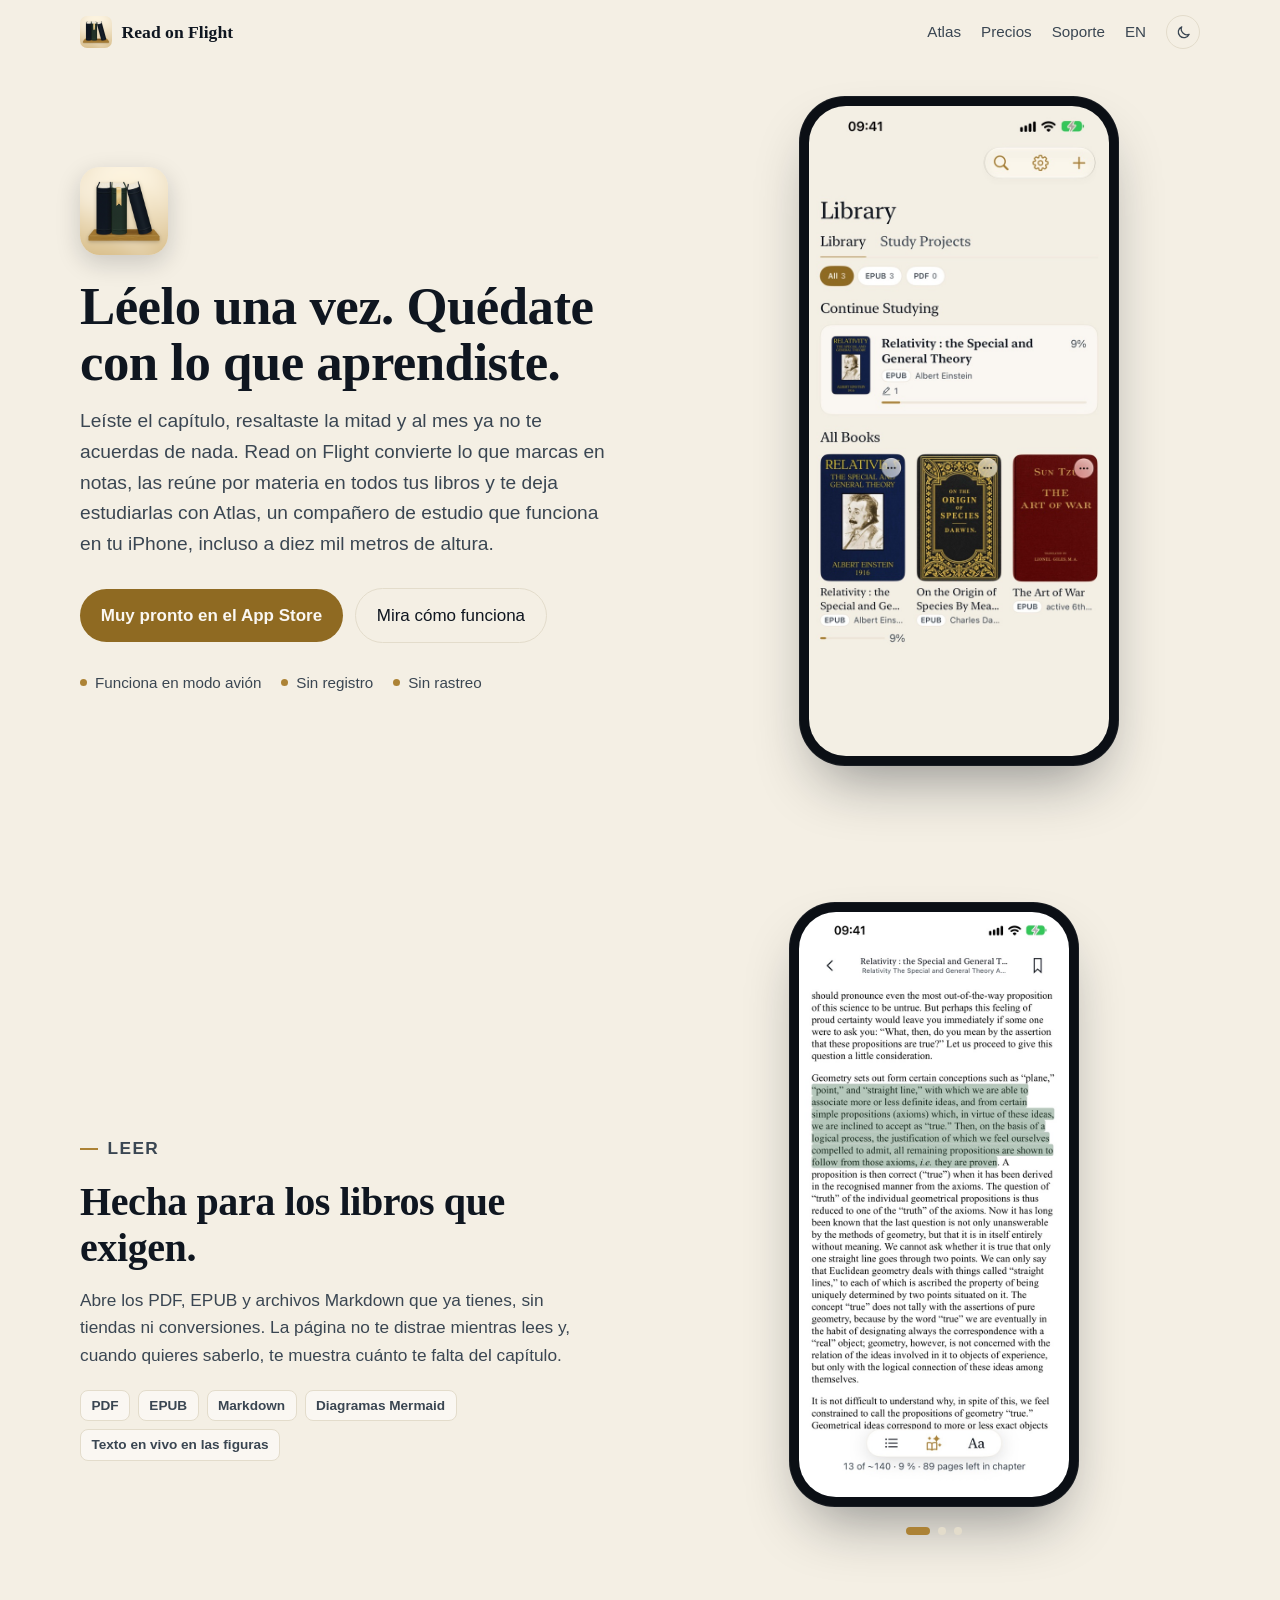
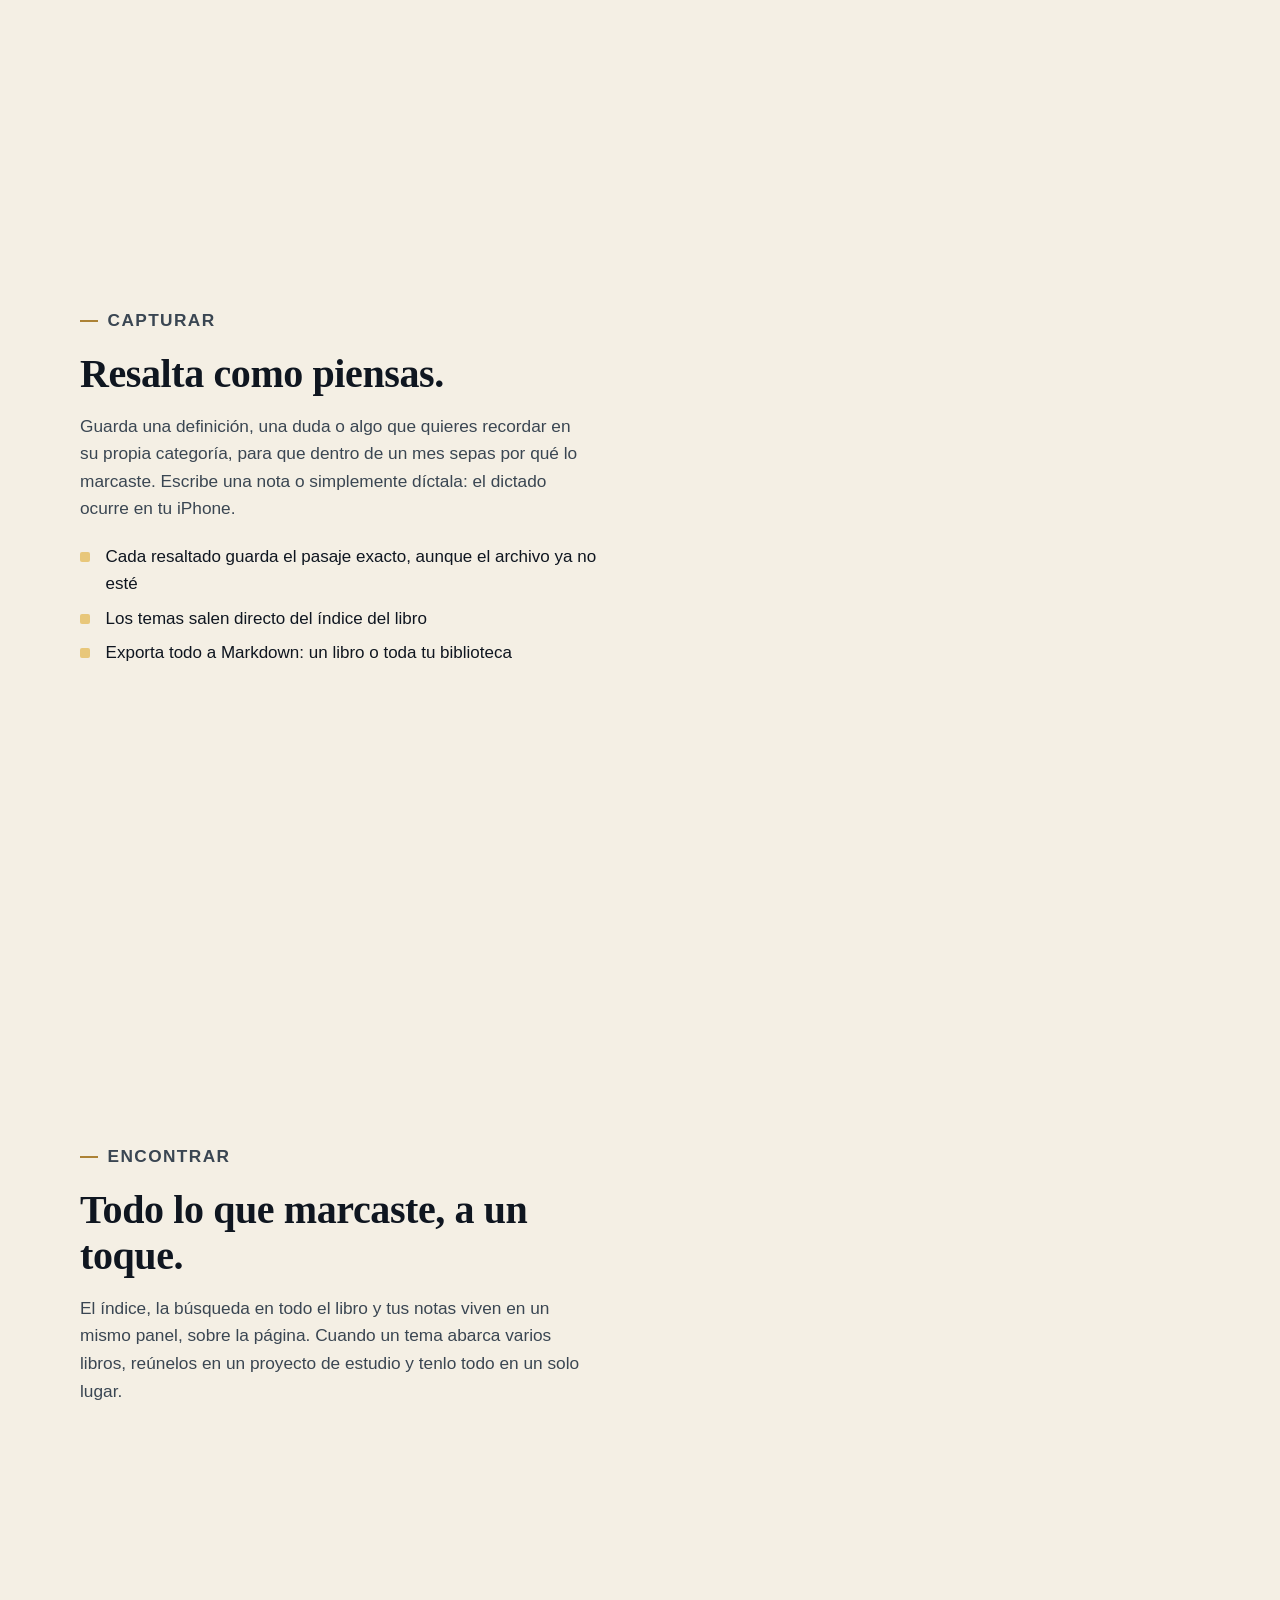
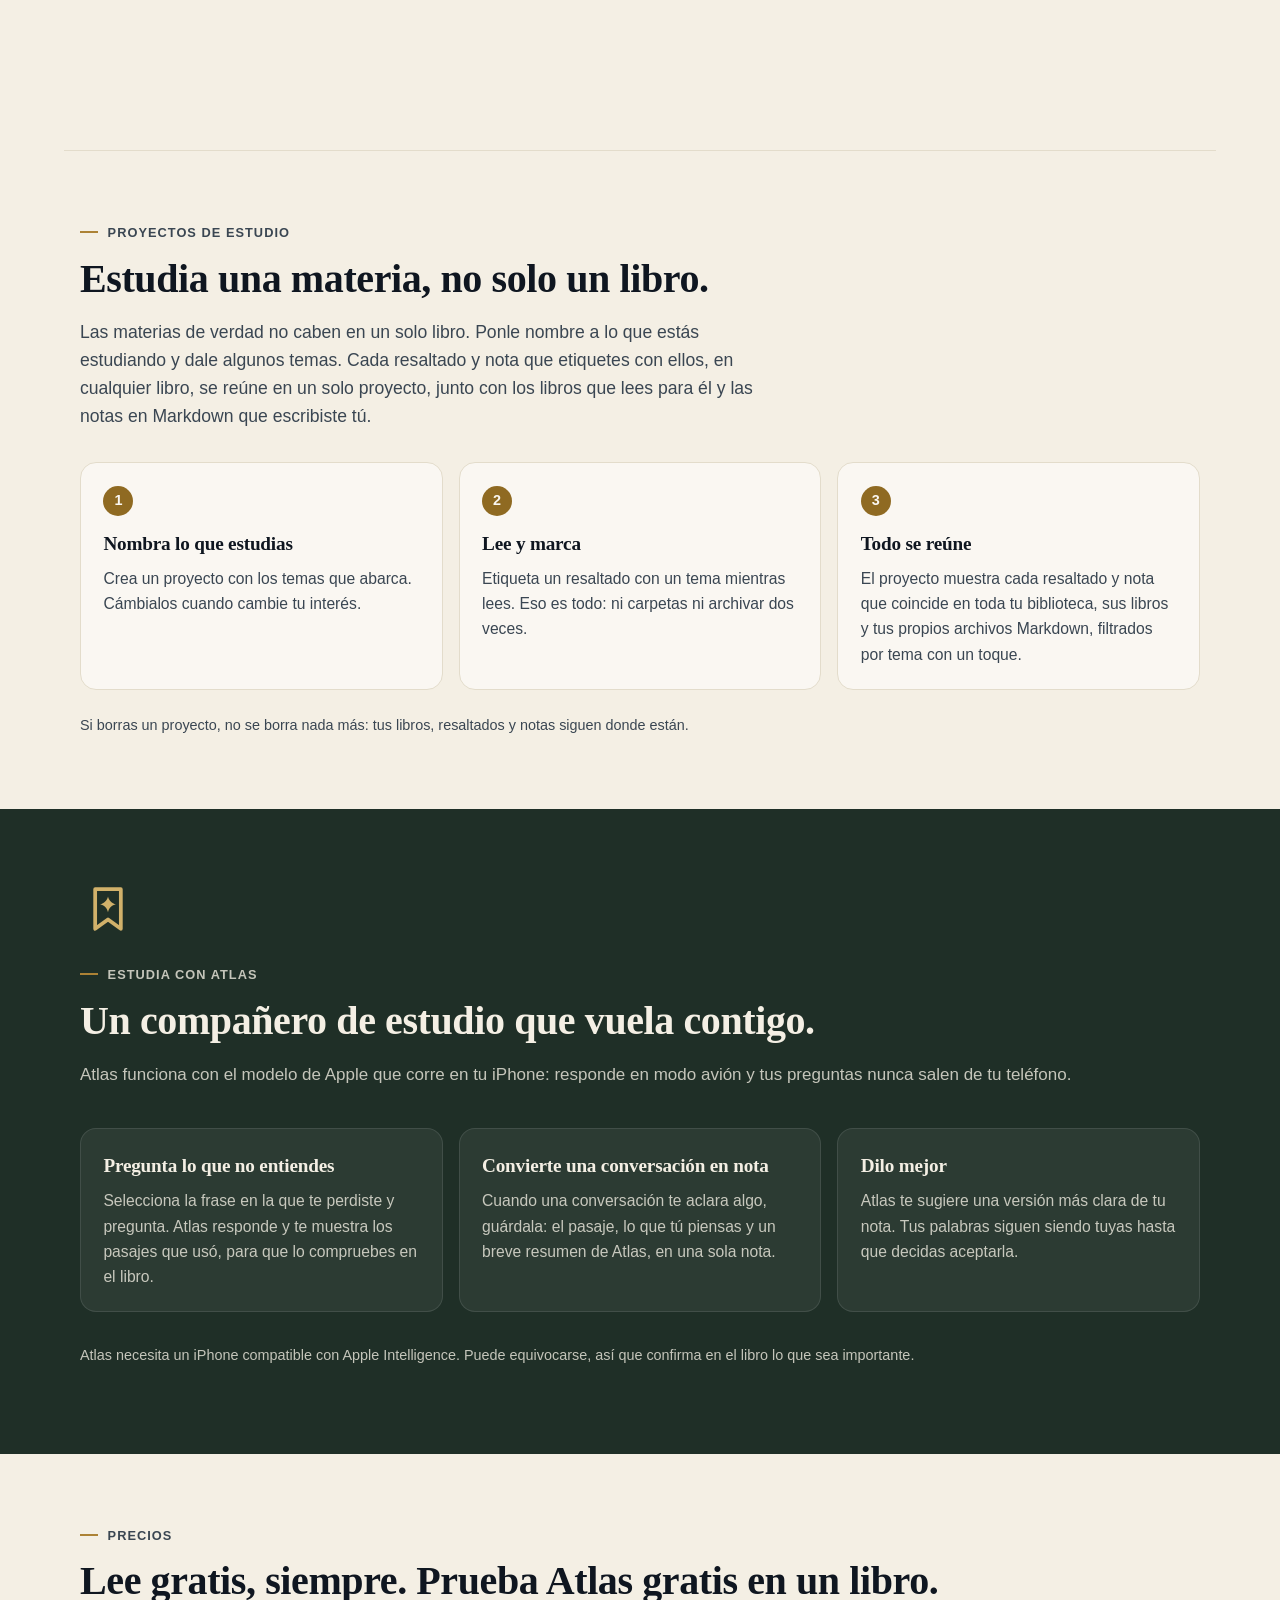
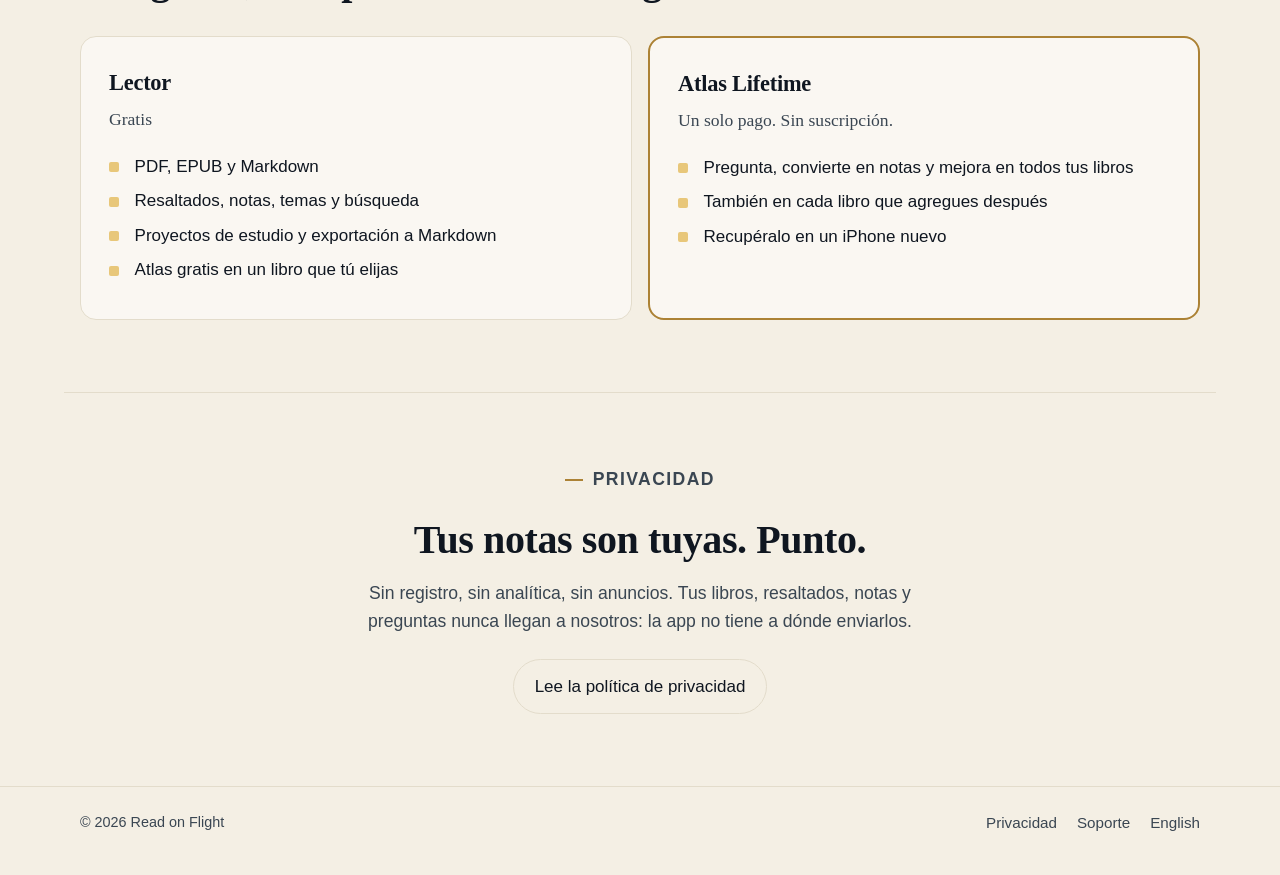
==== es/index.html @ ac473089 "Study Projects copy names no subject" ====
<!doctype html>
<html lang="es">
<head>
<meta charset="utf-8">
<meta name="viewport" content="width=device-width, initial-scale=1">
<title>Read on Flight — convierte tus libros técnicos en conocimiento que se queda</title>
<meta name="description" content="La app de lectura offline para libros técnicos. Resalta lo importante, conviértelo en notas que de verdad vas a usar y estudia con Atlas, un compañero de estudio que funciona por completo en tu iPhone. Sin registro y sin rastreo.">
<meta property="og:title" content="Read on Flight">
<meta property="og:description" content="Convierte tus libros técnicos en conocimiento que se queda. La app de lectura offline para iPhone.">
<meta property="og:image" content="https://sebas8824.github.io/readonflight-site/img/library.jpg">
<meta name="theme-color" content="#f4efe4" media="(prefers-color-scheme: light)">
<meta name="theme-color" content="#0f1620" media="(prefers-color-scheme: dark)">
<link rel="icon" href="../img/icon.png">
<link rel="apple-touch-icon" href="../apple-touch-icon.png">
<link rel="alternate" hreflang="en" href="../">
<script>try{var t=localStorage.getItem("theme");if(t=="light"||t=="dark")document.documentElement.dataset.theme=t}catch(e){}</script>
<link rel="stylesheet" href="../style.css">
</head>
<body>

<header class="bar">
  <a class="brand" href="./"><img src="../img/icon.png" alt="">Read on Flight</a>
  <nav><a href="#atlas">Atlas</a><a href="#precios">Precios</a><a href="support.html">Soporte</a><a href="../" lang="en">EN</a><button class="theme-toggle" type="button" data-to-dark="Cambiar a modo oscuro" data-to-light="Cambiar a modo claro" aria-label="Cambiar a modo oscuro"><svg class="moon" viewBox="0 0 24 24" aria-hidden="true"><path d="M20 14.5A8 8 0 0 1 9.5 4a8 8 0 1 0 10.5 10.5z" fill="none" stroke="currentColor" stroke-width="1.8" stroke-linejoin="round"/></svg><svg class="sun" viewBox="0 0 24 24" aria-hidden="true"><circle cx="12" cy="12" r="4" fill="none" stroke="currentColor" stroke-width="1.8"/><path d="M12 2.5v2.5M12 19v2.5M2.5 12H5M19 12h2.5M5.3 5.3l1.8 1.8M16.9 16.9l1.8 1.8M5.3 18.7l1.8-1.8M16.9 7.1l1.8-1.8" stroke="currentColor" stroke-width="1.8" stroke-linecap="round"/></svg></button></nav>
</header>

<main>
  <section class="hero">
    <div>
      <img class="icon" src="../img/icon.png" alt="Ícono de Read on Flight">
      <h1>Léelo una vez. Quédate con lo que aprendiste.</h1>
      <p class="lede">Leíste el capítulo, resaltaste la mitad y al mes ya no te acuerdas de nada.
      Read on Flight convierte lo que marcas en notas, las reúne por materia en todos tus libros y
      te deja estudiarlas con Atlas, un compañero de estudio que funciona en tu iPhone, incluso a
      diez mil metros de altura.</p>
      <div class="cta">
        <span class="pill">Muy pronto en el App Store</span>
        <a class="pill ghost" href="#funciones">Mira cómo funciona</a>
      </div>
      <ul class="promises">
        <li>Funciona en modo avión</li>
        <li>Sin registro</li>
        <li>Sin rastreo</li>
      </ul>
    </div>
    <div class="phone">
      <img class="for-light" src="../img/library.jpg" width="646" height="1400" alt="La biblioteca: una tarjeta de Seguir estudiando con Relatividad de Einstein sobre un estante de tres portadas.">
      <img class="for-dark" src="../img/library-dark.jpg" width="646" height="1400" alt="La biblioteca: una tarjeta de Seguir estudiando con Relatividad de Einstein sobre un estante de tres portadas.">
    </div>
  </section>

  <section class="section tour" id="funciones">
    <div class="tour-steps">
      <article class="step is-active">
        <div class="copy">
          <p class="eyebrow">Leer</p>
          <h2>Hecha para los libros que exigen.</h2>
          <p>Abre los PDF, EPUB y archivos Markdown que ya tienes, sin tiendas ni conversiones. La
          página no te distrae mientras lees y, cuando quieres saberlo, te muestra cuánto te falta
          del capítulo.</p>
          <div class="formats"><span>PDF</span><span>EPUB</span><span>Markdown</span><span>Diagramas Mermaid</span><span>Texto en vivo en las figuras</span></div>
        </div>
      </article>
      <article class="step">
        <div class="copy">
          <p class="eyebrow">Capturar</p>
          <h2>Resalta como piensas.</h2>
          <p>Guarda una definición, una duda o algo que quieres recordar en su propia categoría, para
          que dentro de un mes sepas por qué lo marcaste. Escribe una nota o simplemente díctala: el
          dictado ocurre en tu iPhone.</p>
          <ul class="ticks">
            <li>Cada resaltado guarda el pasaje exacto, aunque el archivo ya no esté</li>
            <li>Los temas salen directo del índice del libro</li>
            <li>Exporta todo a Markdown: un libro o toda tu biblioteca</li>
          </ul>
        </div>
      </article>
      <article class="step">
        <div class="copy">
          <p class="eyebrow">Encontrar</p>
          <h2>Todo lo que marcaste, a un toque.</h2>
          <p>El índice, la búsqueda en todo el libro y tus notas viven en un mismo panel, sobre la
          página. Cuando un tema abarca varios libros, reúnelos en un proyecto de estudio y tenlo
          todo en un solo lugar.</p>
        </div>
      </article>
    </div>
    <div class="tour-stage">
      <div class="phone"><div class="shots">
        <img class="shot is-on" src="../img/reader.jpg" width="646" height="1400" alt="Una página de Relatividad con un pasaje resaltado en verde y el panel de lectura abajo.">
        <img class="shot" loading="lazy" src="../img/select.jpg" width="646" height="1400" alt="Un pasaje seleccionado con el menú: Resaltar, Nota, Preguntar a Atlas, Copiar.">
        <img class="shot" loading="lazy" src="../img/contents.jpg" width="646" height="1400" alt="El panel con las pestañas Índice, Buscar y Notas sobre el libro.">
      </div></div>
      <div class="tour-dots" aria-hidden="true"><span class="is-on"></span><span></span><span></span></div>
    </div>
  </section>

  <section class="section projects" id="proyectos">
    <p class="eyebrow">Proyectos de estudio</p>
    <h2>Estudia una materia, no solo un libro.</h2>
    <p class="lead">Las materias de verdad no caben en un solo libro. Ponle nombre a lo que estás estudiando y dale algunos temas. Cada resaltado y nota que etiquetes con ellos, en cualquier libro, se reúne en un solo proyecto, junto con los libros que lees para él y las notas en Markdown que escribiste tú.</p>
    <ol class="project-steps">
        <li><span class="n">1</span><h3>Nombra lo que estudias</h3><p>Crea un proyecto con los temas que abarca. Cámbialos cuando cambie tu interés.</p></li>
        <li><span class="n">2</span><h3>Lee y marca</h3><p>Etiqueta un resaltado con un tema mientras lees. Eso es todo: ni carpetas ni archivar dos veces.</p></li>
        <li><span class="n">3</span><h3>Todo se reúne</h3><p>El proyecto muestra cada resaltado y nota que coincide en toda tu biblioteca, sus libros y tus propios archivos Markdown, filtrados por tema con un toque.</p></li>
    </ol>
    <p class="fine">Si borras un proyecto, no se borra nada más: tus libros, resaltados y notas siguen donde están.</p>
  </section>

  <div class="atlas" id="atlas">
    <section class="section">
      <svg class="glyph" viewBox="0 0 24 24" aria-hidden="true">
        <path d="M6.5 3.5h11v17l-5.5-4-5.5 4z" fill="none" stroke="currentColor" stroke-width="1.6" stroke-linecap="round" stroke-linejoin="round"/>
        <path d="M12 6.6c.36 1.7 1.67 2.99 3.4 3.4-1.73.36-3.04 1.67-3.4 3.4-.36-1.73-1.67-3.04-3.4-3.4 1.73-.4 3.04-1.7 3.4-3.4z" fill="currentColor"/>
      </svg>
      <p class="eyebrow">Estudia con Atlas</p>
      <h2>Un compañero de estudio que vuela contigo.</h2>
      <p>Atlas funciona con el modelo de Apple que corre en tu iPhone: responde en modo avión y
      tus preguntas nunca salen de tu teléfono.</p>
      <div class="cards">
        <div class="card"><h3>Pregunta lo que no entiendes</h3><p>Selecciona la frase en la que te perdiste y pregunta. Atlas responde y te muestra los pasajes que usó, para que lo compruebes en el libro.</p></div>
        <div class="card"><h3>Convierte una conversación en nota</h3><p>Cuando una conversación te aclara algo, guárdala: el pasaje, lo que tú piensas y un breve resumen de Atlas, en una sola nota.</p></div>
        <div class="card"><h3>Dilo mejor</h3><p>Atlas te sugiere una versión más clara de tu nota. Tus palabras siguen siendo tuyas hasta que decidas aceptarla.</p></div>
      </div>
      <p class="fine">Atlas necesita un iPhone compatible con Apple Intelligence. Puede equivocarse,
      así que confirma en el libro lo que sea importante.</p>
    </section>
  </div>

  <section class="section" id="precios">
    <p class="eyebrow">Precios</p>
    <h2>Lee gratis, siempre. Prueba Atlas gratis en un libro.</h2>
    <div class="pricing">
      <div class="plan">
        <h3>Lector</h3>
        <p class="price">Gratis</p>
        <ul class="ticks">
          <li>PDF, EPUB y Markdown</li>
          <li>Resaltados, notas, temas y búsqueda</li>
          <li>Proyectos de estudio y exportación a Markdown</li>
          <li>Atlas gratis en un libro que tú elijas</li>
        </ul>
      </div>
      <div class="plan gold">
        <h3>Atlas Lifetime</h3>
        <p class="price">Un solo pago. Sin suscripción.</p>
        <ul class="ticks">
          <li>Pregunta, convierte en notas y mejora en todos tus libros</li>
          <li>También en cada libro que agregues después</li>
          <li>Recupéralo en un iPhone nuevo</li>
        </ul>
      </div>
    </div>
  </section>

  <section class="section privacy-band">
    <p class="eyebrow">Privacidad</p>
    <h2>Tus notas son tuyas. Punto.</h2>
    <p>Sin registro, sin analítica, sin anuncios. Tus libros, resaltados, notas y preguntas nunca
    llegan a nosotros: la app no tiene a dónde enviarlos.</p>
    <a class="pill ghost" href="privacy.html">Lee la política de privacidad</a>
  </section>
</main>

<footer class="site-footer">
  <div class="bar">
    <span>© 2026 Read on Flight</span>
    <nav><a href="privacy.html">Privacidad</a><a href="support.html">Soporte</a><a href="../" lang="en">English</a></nav>
  </div>
</footer>

<script src="tour.js" defer></script>
<script src="../theme.js" defer></script>
</body>
</html>
---- style.css ----
/* Tokens mirror the app's DesignSystem (Oxford Archive, ADR-0019). Gold is a fill, never text on vellum. */
:root {
  --ground: #f4efe4;
  --surface: #faf7f2;
  --raised: #ffffff;
  --ink: #0f1620;
  --ink-2: #3a4652;
  --gold: #ac8235;
  --gold-fill: #8f6a22;
  --on-gold: #faf7f2;
  --knowledge: #e8c77a;
  --shelf: #1f2f27;
  --on-shelf: #f4efe4;
  --hairline: #e3dccb;
  --link: #6b4f17;
  --serif: "New York", ui-serif, "Iowan Old Style", Georgia, "Times New Roman", serif;
  --sans: -apple-system, BlinkMacSystemFont, "Segoe UI", Roboto, "Helvetica Neue", sans-serif;
  color-scheme: light dark;
}
/* Dark follows the system unless the header's toggle chose a side (theme.js). */
@media (prefers-color-scheme: dark) {
  :root:not([data-theme="light"]) {
    --ground: #0f1620;
    --surface: #1a2330;
    --raised: #222d3c;
    --ink: #f4efe4;
    --ink-2: #a8b4c0;
    --gold: #d1b16a;
    --gold-fill: #d1b16a;
    --on-gold: #0f1620;
    --knowledge: #f2e3b2;
    --shelf: #2f4336;
    --hairline: #2a3543;
    --link: #d1b16a;
  }
  :root:not([data-theme="light"]) .for-light { display: none; }
  :root:not([data-theme="light"]) .for-dark { display: block; }
}
:root[data-theme="dark"] {
  color-scheme: dark;
  --ground: #0f1620;
  --surface: #1a2330;
  --raised: #222d3c;
  --ink: #f4efe4;
  --ink-2: #a8b4c0;
  --gold: #d1b16a;
  --gold-fill: #d1b16a;
  --on-gold: #0f1620;
  --knowledge: #f2e3b2;
  --shelf: #2f4336;
  --hairline: #2a3543;
  --link: #d1b16a;
}
:root[data-theme="dark"] .for-light { display: none; }
:root[data-theme="dark"] .for-dark { display: block; }
:root[data-theme="light"] { color-scheme: light; }
.for-dark { display: none; }

* { box-sizing: border-box; }
html { -webkit-text-size-adjust: 100%; }
body {
  margin: 0;
  background: var(--ground);
  color: var(--ink);
  font: 17px/1.6 var(--sans);
}
img { max-width: 100%; height: auto; display: block; }
a { color: var(--link); text-underline-offset: 2px; }
h1, h2, h3 { font-family: var(--serif); font-weight: 600; letter-spacing: -0.01em; }

/* ---------- Shared header / footer ---------- */
.bar {
  max-width: 72rem; margin: 0 auto; padding: 1rem;
  display: flex; align-items: center; justify-content: space-between; gap: 1rem;
}
.brand { display: flex; align-items: center; gap: 0.6rem; color: var(--ink); text-decoration: none; font-family: var(--serif); font-weight: 600; font-size: 1.1rem; }
.brand img { width: 32px; height: 32px; border-radius: 22.5%; }
.bar nav { display: flex; gap: 1.25rem; font-size: 0.95rem; }
.bar nav a { color: var(--ink-2); text-decoration: none; }
.bar nav a:hover { color: var(--ink); }
.theme-toggle {
  display: inline-grid; place-items: center; width: 34px; height: 34px; margin: -6px 0;
  border: 1px solid var(--hairline); border-radius: 50%; background: transparent; color: var(--ink-2); cursor: pointer;
}
.theme-toggle:hover { color: var(--ink); }
.theme-toggle svg { width: 17px; height: 17px; }
.theme-toggle .sun { display: none; }
@media (prefers-color-scheme: dark) {
  :root:not([data-theme="light"]) .theme-toggle .sun { display: block; }
  :root:not([data-theme="light"]) .theme-toggle .moon { display: none; }
}
:root[data-theme="dark"] .theme-toggle .sun { display: block; }
:root[data-theme="dark"] .theme-toggle .moon { display: none; }
.bar nav { align-items: center; }
.site-footer {
  border-top: 1px solid var(--hairline);
  color: var(--ink-2); font-size: 0.9rem;
}
.site-footer .bar { padding-top: 1.5rem; padding-bottom: 2.5rem; flex-wrap: wrap; }

/* ---------- Landing ---------- */
.hero {
  max-width: 72rem; margin: 0 auto; padding: 2rem 1rem 4rem;
  display: grid; grid-template-columns: 1.1fr 0.9fr; gap: 3rem; align-items: center;
}
.hero .icon { width: 88px; height: 88px; border-radius: 22.5%; box-shadow: 0 8px 24px rgb(15 22 32 / 0.18); margin-bottom: 1.5rem; }
.hero h1 { font-size: clamp(2.3rem, 5vw, 3.3rem); line-height: 1.05; margin: 0 0 1rem; }
.hero .lede { font-size: 1.2rem; color: var(--ink-2); margin: 0 0 1.75rem; max-width: 34rem; }
.cta { display: flex; flex-wrap: wrap; gap: 0.75rem; align-items: center; }
.pill {
  display: inline-flex; align-items: center; gap: 0.5rem;
  padding: 0.8rem 1.3rem; border-radius: 999px;
  background: var(--gold-fill); color: var(--on-gold);
  font-weight: 600; text-decoration: none;
}
.pill.ghost { background: transparent; color: var(--ink); border: 1px solid var(--hairline); font-weight: 500; }
.promises { display: flex; flex-wrap: wrap; gap: 0.5rem 1.25rem; margin: 1.75rem 0 0; padding: 0; list-style: none; color: var(--ink-2); font-size: 0.95rem; }
.promises li::before { content: ""; display: inline-block; width: 7px; height: 7px; border-radius: 50%; background: var(--gold); margin-right: 0.5rem; vertical-align: 2px; }

.phone {
  width: 100%; max-width: 320px; margin: 0 auto;
  border-radius: 46px; padding: 10px;
  background: #0b0f15;
  box-shadow: 0 30px 60px -20px rgb(15 22 32 / 0.45), 0 0 0 1px rgb(255 255 255 / 0.06) inset;
}
.phone img { border-radius: 37px; width: 100%; }
.phone.small { max-width: 280px; }

.section { max-width: 72rem; margin: 0 auto; padding: 4.5rem 1rem; }
.section + .section { border-top: 1px solid var(--hairline); }
.feature { display: grid; grid-template-columns: 1fr 1fr; gap: 3.5rem; align-items: center; }
.feature.flip .copy { order: 2; }
.eyebrow { font-size: 0.8rem; font-weight: 600; letter-spacing: 0.08em; text-transform: uppercase; color: var(--ink-2); margin: 0 0 0.75rem; }
.eyebrow::before { content: ""; display: inline-block; width: 18px; height: 2px; background: var(--gold); margin-right: 0.6rem; vertical-align: 4px; }
.feature h2, .step h2, .section > h2 { font-size: clamp(1.8rem, 3.6vw, 2.5rem); line-height: 1.15; margin: 0 0 1rem; }
.feature p, .step p { color: var(--ink-2); font-size: 1.08rem; margin: 0 0 1rem; max-width: 32rem; }
.ticks { list-style: none; padding: 0; margin: 1.25rem 0 0; }
.ticks li { padding-left: 1.6rem; position: relative; margin: 0.45rem 0; }
.ticks li::before { content: ""; position: absolute; left: 0; top: 0.55em; width: 10px; height: 10px; border-radius: 2px; background: var(--knowledge); }

/* Feature tour: the phone stays put while the steps scroll past it (tour.js picks the shot). */
.tour { display: grid; grid-template-columns: 1fr 1fr; gap: 3.5rem; }
.step { min-height: 88vh; display: flex; align-items: center; }
.js .step .copy { opacity: 0.28; transform: translateY(14px); transition: opacity 0.5s ease, transform 0.6s ease; }
.js .step.is-active .copy { opacity: 1; transform: none; }
.tour-stage { position: sticky; top: max(4.5rem, calc(50vh - 340px)); align-self: start; }
.tour-stage .phone { max-width: 290px; }
.shots { position: relative; aspect-ratio: 646 / 1400; }
.shot { position: absolute; inset: 0; height: 100%; opacity: 0; transform: scale(0.97); transition: opacity 0.55s ease, transform 0.7s ease; }
.shot.is-on { opacity: 1; transform: none; }
.tour-dots { display: flex; justify-content: center; gap: 0.5rem; margin-top: 1.25rem; }
.tour-dots span { width: 8px; height: 8px; border-radius: 4px; background: var(--hairline); transition: width 0.3s ease, background 0.3s ease; }
.tour-dots span.is-on { width: 24px; background: var(--gold); }

.formats { display: flex; flex-wrap: wrap; gap: 0.5rem; margin-top: 1.25rem; }
.formats span { border: 1px solid var(--hairline); background: var(--surface); border-radius: 8px; padding: 0.25rem 0.65rem; font-size: 0.85rem; font-weight: 600; color: var(--ink-2); }

/* Study Projects: three numbered steps, the subject the library arranges itself around. */
.projects .lead { color: var(--ink-2); font-size: 1.1rem; max-width: 44rem; margin: 0 0 2rem; }
.project-steps { list-style: none; padding: 0; margin: 0; display: grid; grid-template-columns: repeat(3, 1fr); gap: 1rem; }
.project-steps li { background: var(--surface); border: 1px solid var(--hairline); border-radius: 16px; padding: 1.4rem; }
.project-steps .n { display: inline-grid; place-items: center; width: 30px; height: 30px; border-radius: 50%; background: var(--gold-fill); color: var(--on-gold); font-weight: 700; font-size: 0.9rem; margin-bottom: 0.85rem; }
.project-steps h3 { margin: 0 0 0.4rem; font-size: 1.2rem; }
.project-steps p { margin: 0; color: var(--ink-2); font-size: 0.98rem; }
.projects .fine { color: var(--ink-2); font-size: 0.9rem; margin: 1.5rem 0 0; }

/* Atlas lives on the shelf green, like the app's own chrome. */
.atlas { background: var(--shelf); color: var(--on-shelf); }
.atlas .section { border: 0; }
.atlas h2 { color: var(--on-shelf); }
.atlas .eyebrow, .atlas p { color: rgb(244 239 228 / 0.78); }
.atlas .glyph { width: 56px; height: 56px; color: #d1b16a; margin-bottom: 1.25rem; }
.cards { display: grid; grid-template-columns: repeat(3, 1fr); gap: 1rem; margin-top: 2.5rem; }
.card { background: rgb(255 255 255 / 0.06); border: 1px solid rgb(255 255 255 / 0.1); border-radius: 16px; padding: 1.4rem; }
.card h3 { margin: 0 0 0.4rem; font-size: 1.2rem; color: var(--on-shelf); }
.card p { margin: 0; font-size: 0.98rem; }
.atlas .fine { font-size: 0.9rem; margin-top: 2rem; }

.pricing { display: grid; grid-template-columns: 1fr 1fr; gap: 1rem; margin-top: 2rem; }
.plan { background: var(--surface); border: 1px solid var(--hairline); border-radius: 16px; padding: 1.75rem; }
.plan h3 { margin: 0; font-size: 1.4rem; }
.plan .price { font-family: var(--serif); font-size: 1.1rem; color: var(--ink-2); margin: 0.25rem 0 1rem; }
.plan.gold { border: 2px solid var(--gold); }

.privacy-band { text-align: center; }
.privacy-band p { color: var(--ink-2); max-width: 38rem; margin: 0 auto 1.5rem; font-size: 1.1rem; }

@media (max-width: 820px) {
  .hero, .feature { grid-template-columns: 1fr; gap: 2.5rem; }
  .feature.flip .copy { order: 0; }
  .hero { padding-top: 1rem; text-align: left; }
  .cards, .pricing, .project-steps { grid-template-columns: 1fr; }
  .section { padding: 3.5rem 1rem; }
  .bar nav { gap: 0.9rem; }
  .phone { max-width: 280px; }
  .phone.small { max-width: 250px; }
  /* Narrow: the phone pins in a band under the header and the words scroll up beneath it. */
  .tour { display: flex; flex-direction: column; gap: 0; }
  .tour-stage { order: -1; align-self: stretch; top: 0; z-index: 1; padding: 0.75rem 0 1rem; background: var(--ground); box-shadow: 0 14px 18px -10px var(--ground); }
  .tour-stage .phone { max-width: min(240px, 21vh); padding: 6px; border-radius: 28px; }
  .tour-stage .phone img { border-radius: 23px; }
  .tour-dots { margin-top: 0.75rem; }
  .step { min-height: 62vh; align-items: flex-start; padding-top: 2rem; }
}

@media (prefers-reduced-motion: reduce) {
  .js .step .copy, .shot, .tour-dots span { transition: none; }
}

/* ---------- Policy pages ---------- */
.doc { max-width: 42rem; margin: 0 auto; padding: 1.5rem 1rem 4rem; }
.doc h1 { font-size: 2.1rem; line-height: 1.2; margin: 0 0 0.25rem; }
.doc h2 { font-size: 1.3rem; margin: 2.2rem 0 0.5rem; }
.doc .meta { color: var(--ink-2); margin: 0 0 1.75rem; }
.doc .summary { background: var(--surface); border-left: 3px solid var(--gold); border-radius: 0 12px 12px 0; padding: 1rem 1.25rem; }
.doc ul { padding-left: 1.25rem; }
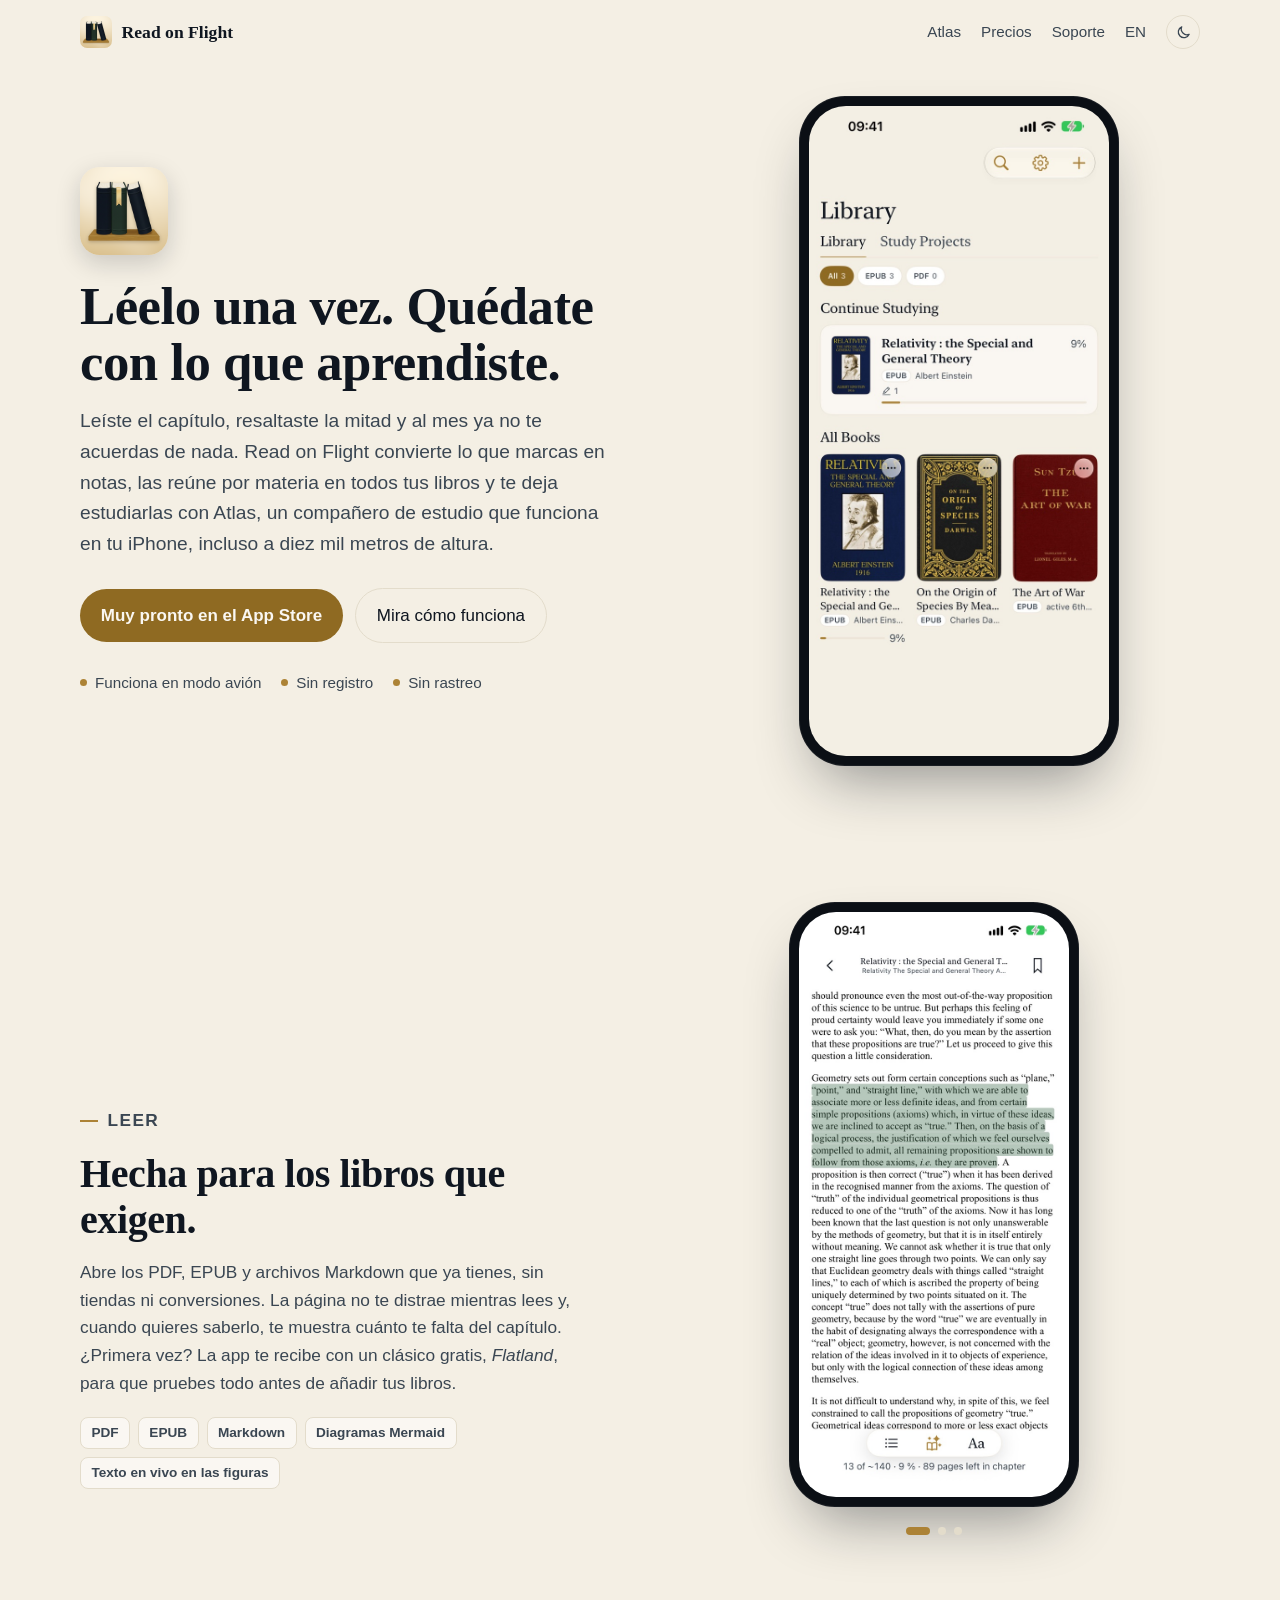
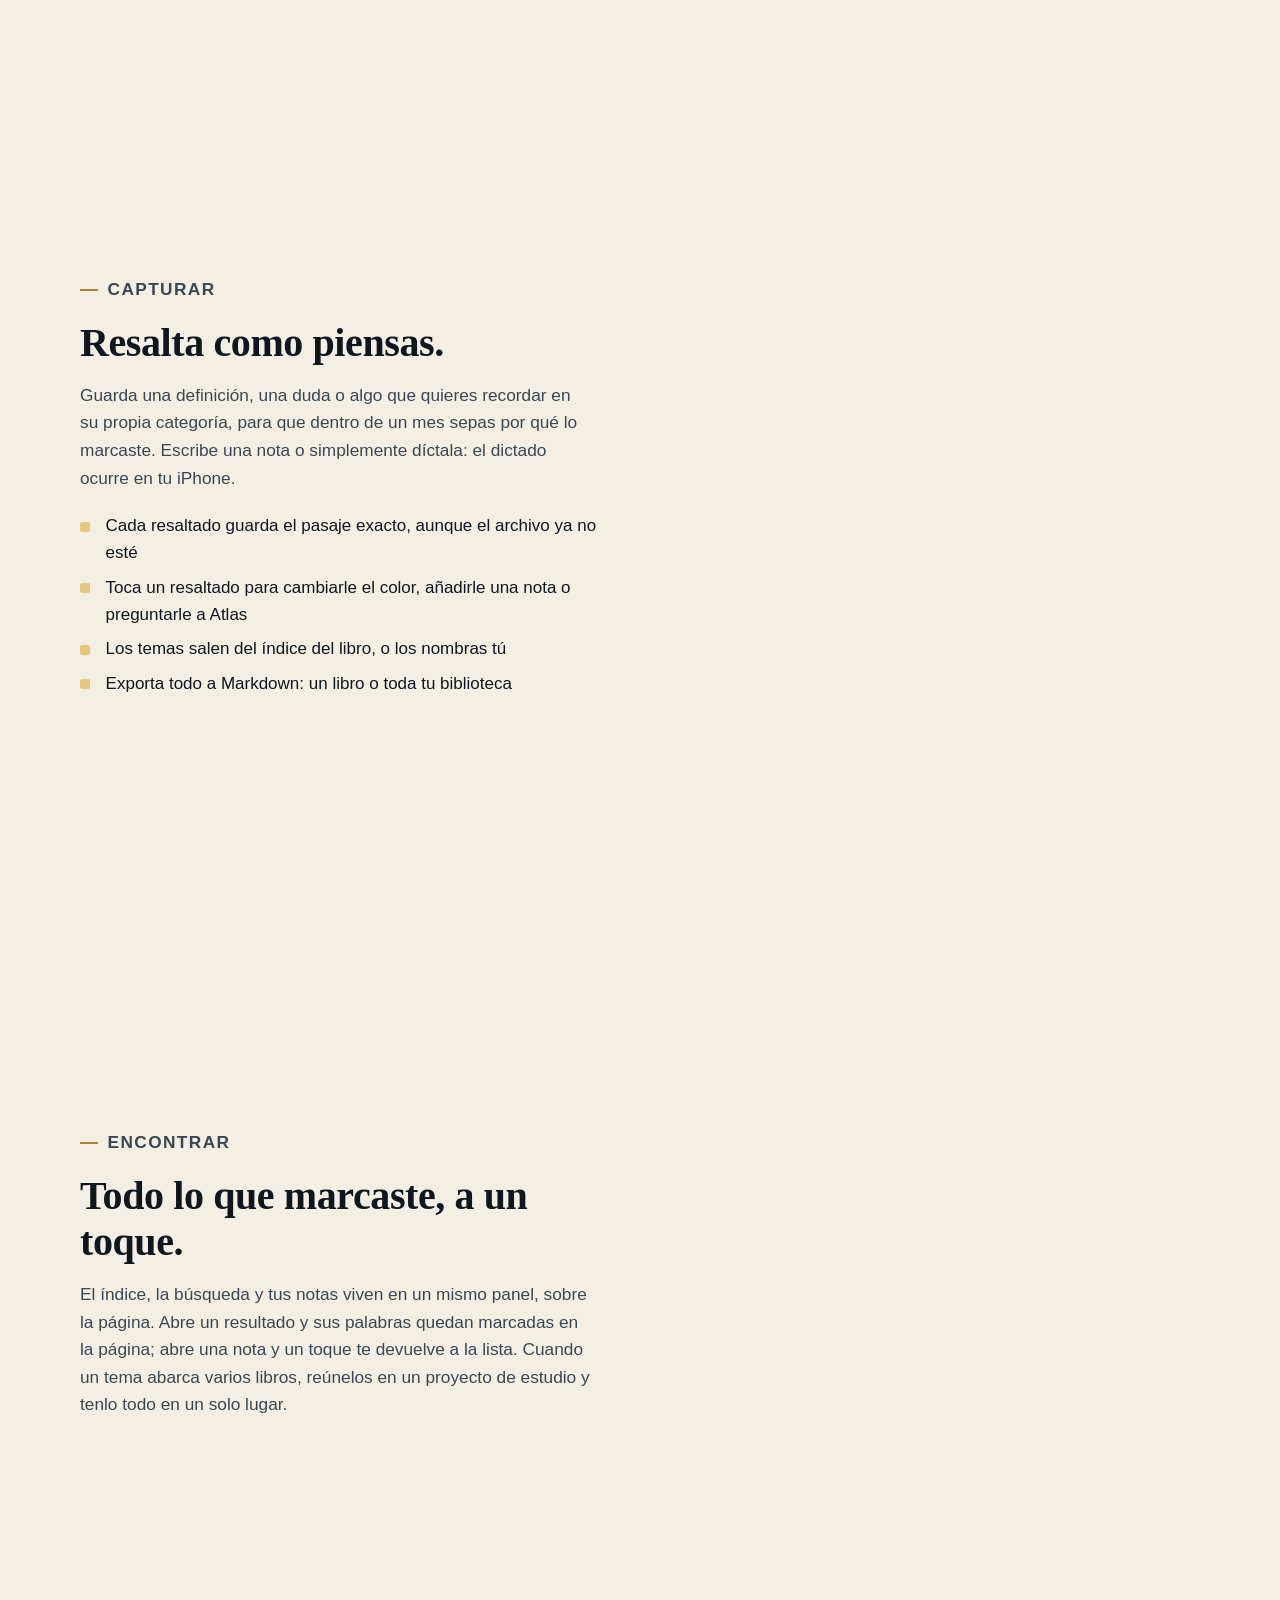
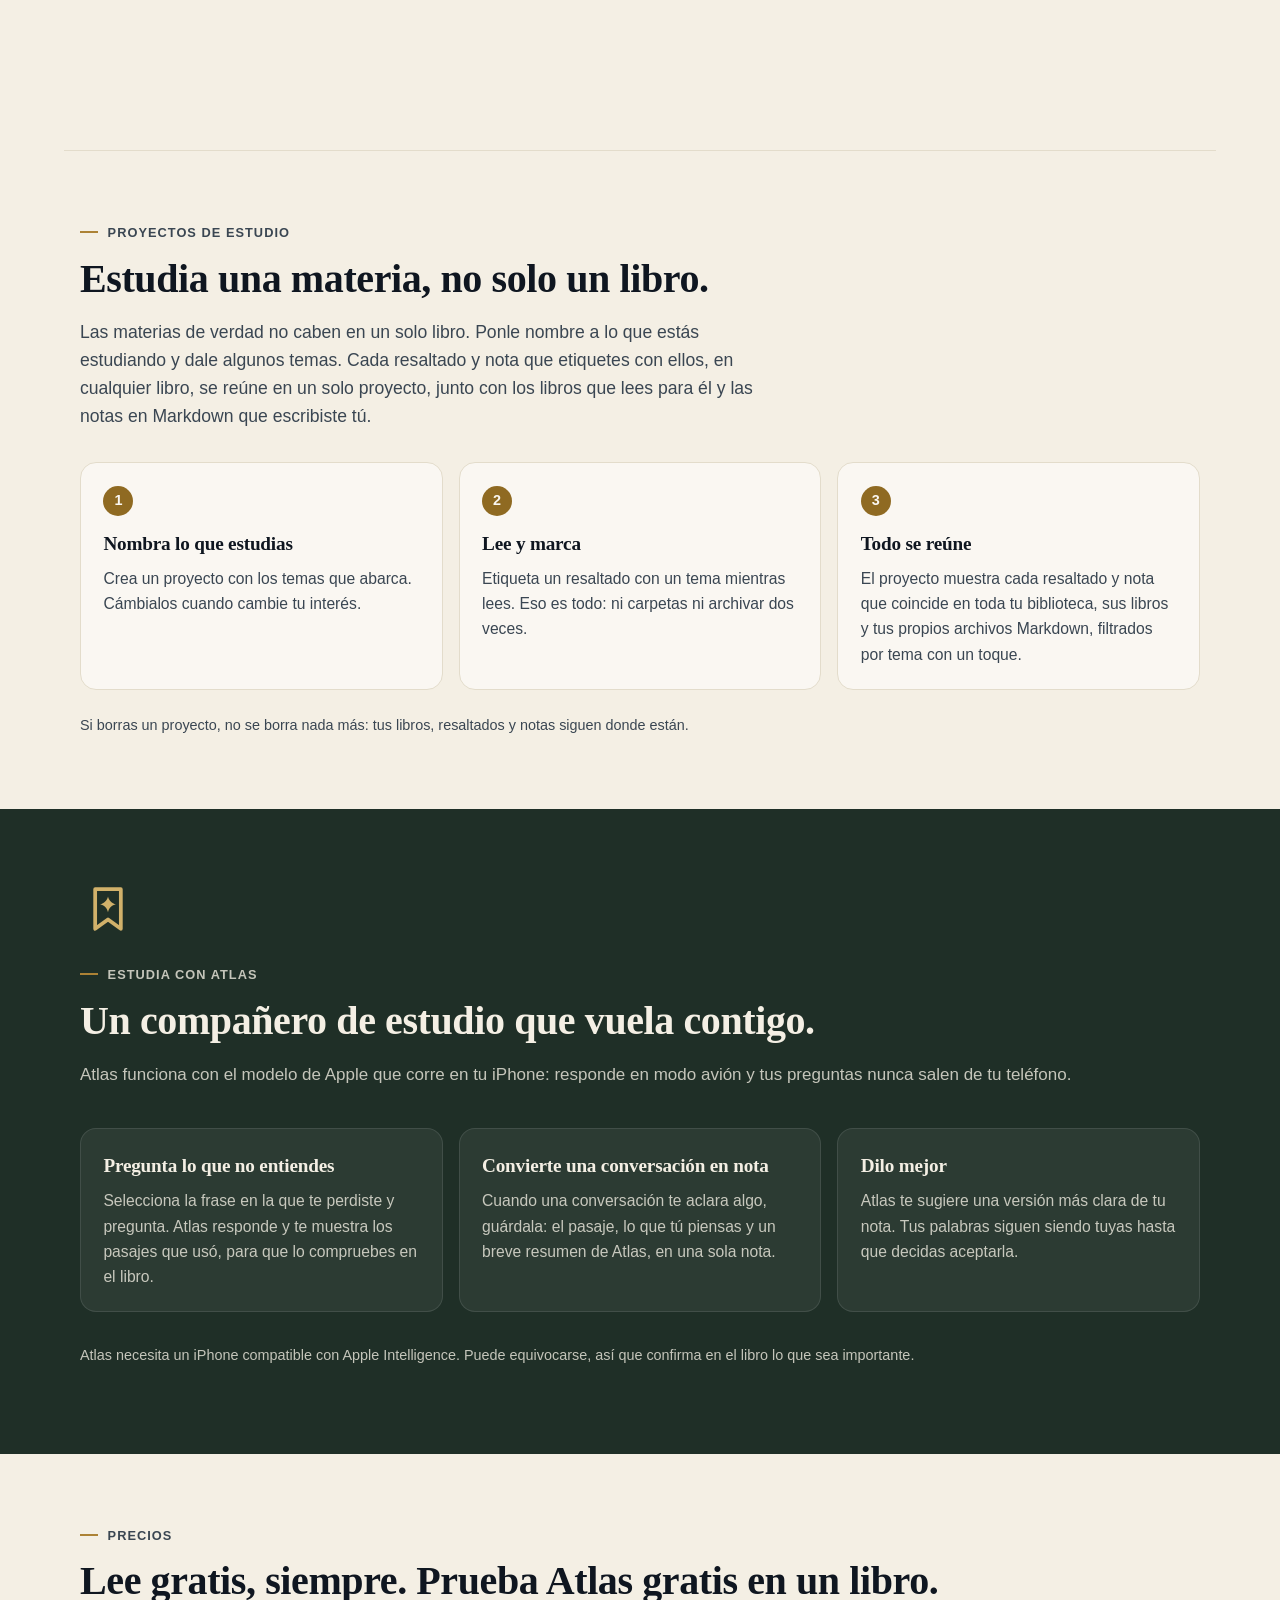
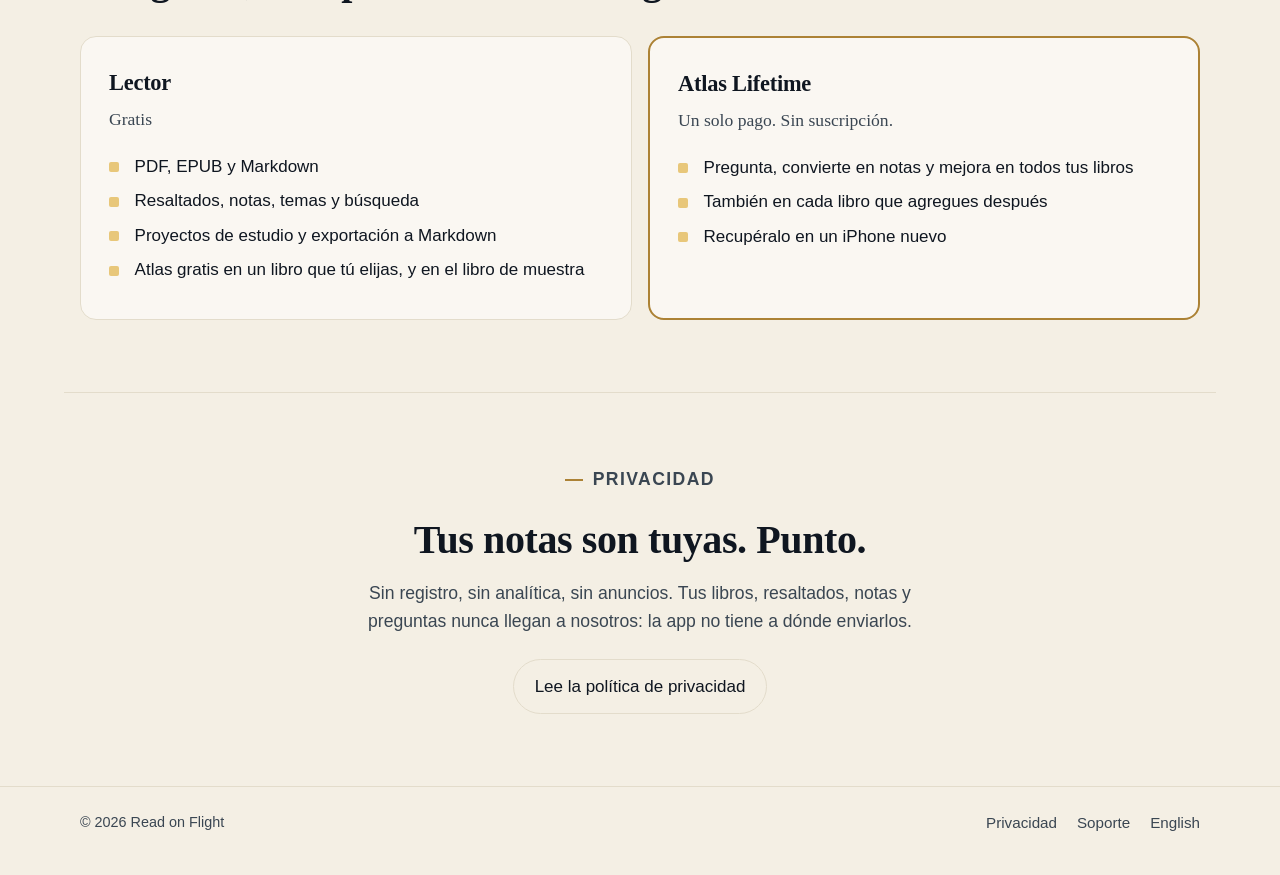
==== commit ae667653: "Copy for the first run, the sample book, search marks, highlight actions and offer codes Co-Authored" ====
--- a/es/index.html
+++ b/es/index.html
@@ -56,7 +56,8 @@
           <h2>Hecha para los libros que exigen.</h2>
           <p>Abre los PDF, EPUB y archivos Markdown que ya tienes, sin tiendas ni conversiones. La
           página no te distrae mientras lees y, cuando quieres saberlo, te muestra cuánto te falta
-          del capítulo.</p>
+          del capítulo. ¿Primera vez? La app te recibe con un clásico gratis, <em>Flatland</em>, para que
+          pruebes todo antes de añadir tus libros.</p>
           <div class="formats"><span>PDF</span><span>EPUB</span><span>Markdown</span><span>Diagramas Mermaid</span><span>Texto en vivo en las figuras</span></div>
         </div>
       </article>
@@ -69,7 +70,8 @@
           dictado ocurre en tu iPhone.</p>
           <ul class="ticks">
             <li>Cada resaltado guarda el pasaje exacto, aunque el archivo ya no esté</li>
-            <li>Los temas salen directo del índice del libro</li>
+            <li>Toca un resaltado para cambiarle el color, añadirle una nota o preguntarle a Atlas</li>
+            <li>Los temas salen del índice del libro, o los nombras tú</li>
             <li>Exporta todo a Markdown: un libro o toda tu biblioteca</li>
           </ul>
         </div>
@@ -78,8 +80,9 @@
         <div class="copy">
           <p class="eyebrow">Encontrar</p>
           <h2>Todo lo que marcaste, a un toque.</h2>
-          <p>El índice, la búsqueda en todo el libro y tus notas viven en un mismo panel, sobre la
-          página. Cuando un tema abarca varios libros, reúnelos en un proyecto de estudio y tenlo
+          <p>El índice, la búsqueda y tus notas viven en un mismo panel, sobre la página. Abre un
+          resultado y sus palabras quedan marcadas en la página; abre una nota y un toque te devuelve a
+          la lista. Cuando un tema abarca varios libros, reúnelos en un proyecto de estudio y tenlo
           todo en un solo lugar.</p>
         </div>
       </article>
@@ -137,7 +140,7 @@
           <li>PDF, EPUB y Markdown</li>
           <li>Resaltados, notas, temas y búsqueda</li>
           <li>Proyectos de estudio y exportación a Markdown</li>
-          <li>Atlas gratis en un libro que tú elijas</li>
+          <li>Atlas gratis en un libro que tú elijas, y en el libro de muestra</li>
         </ul>
       </div>
       <div class="plan gold">
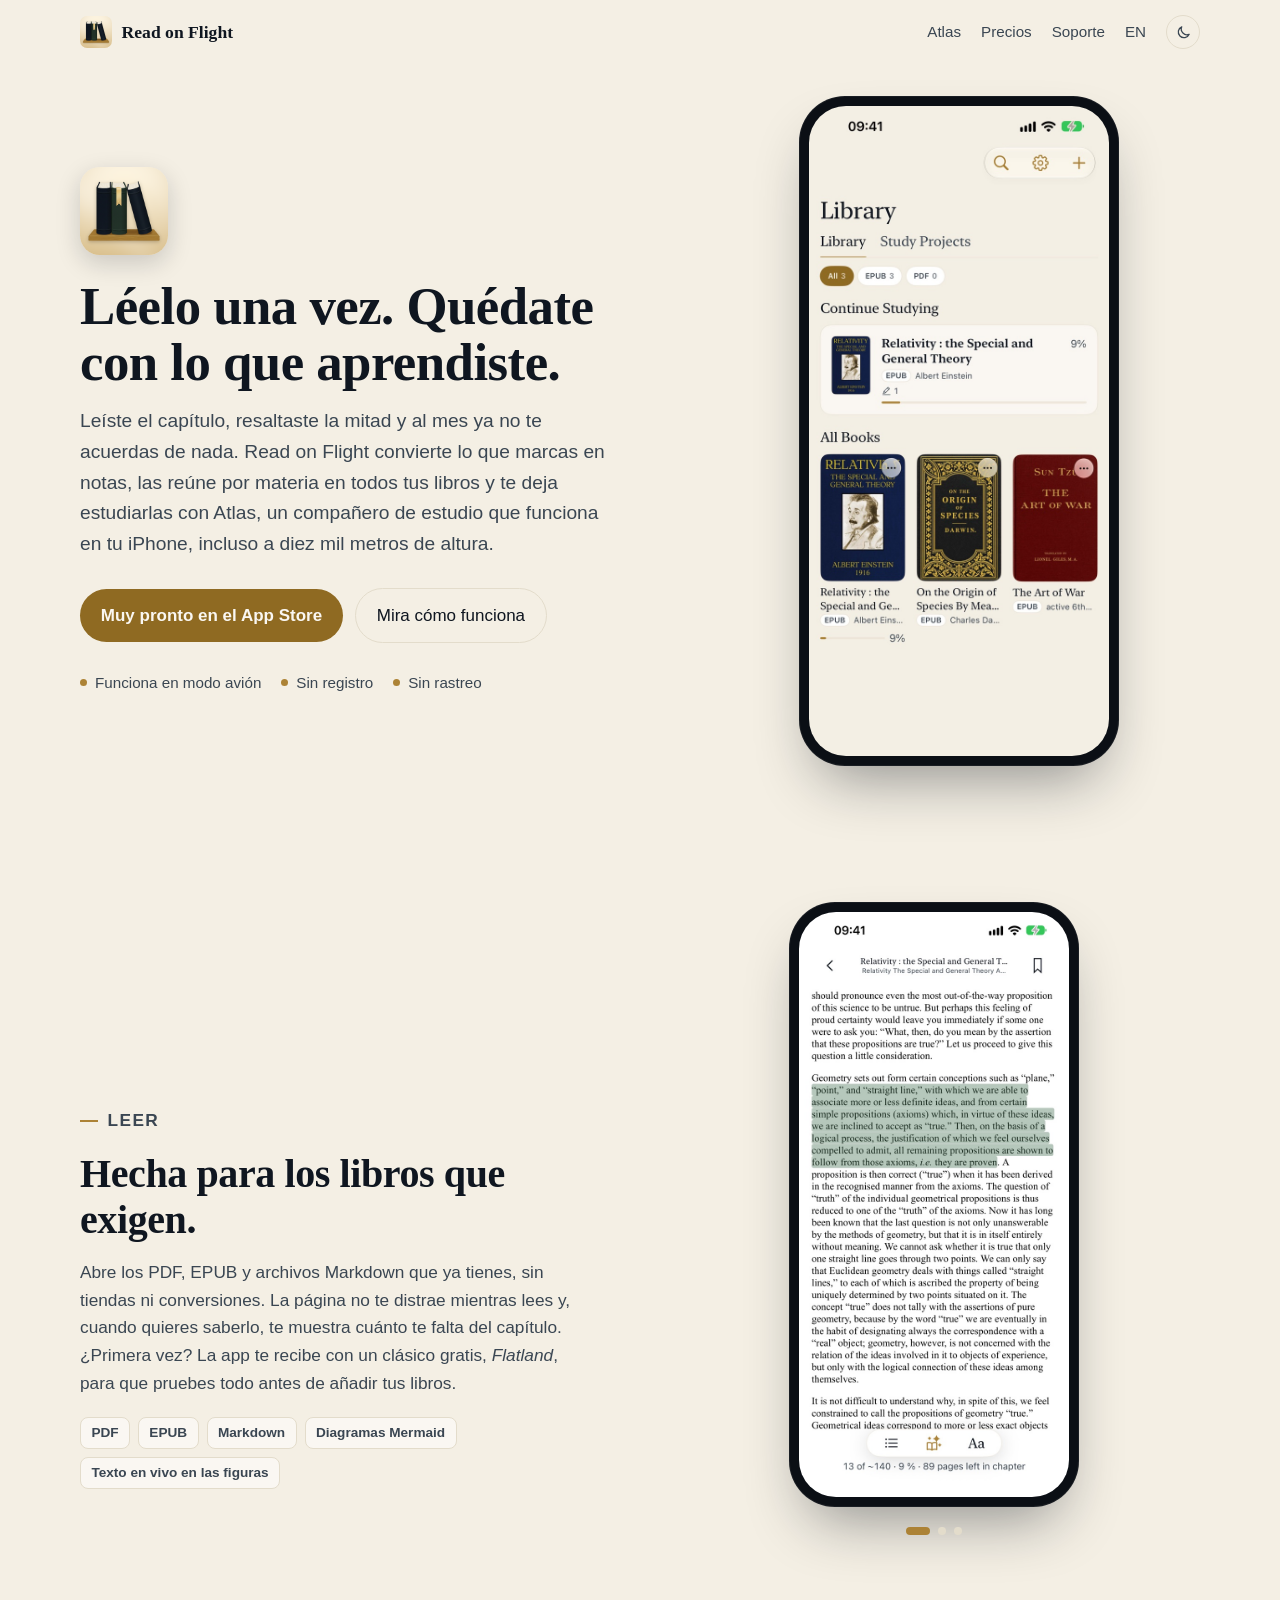
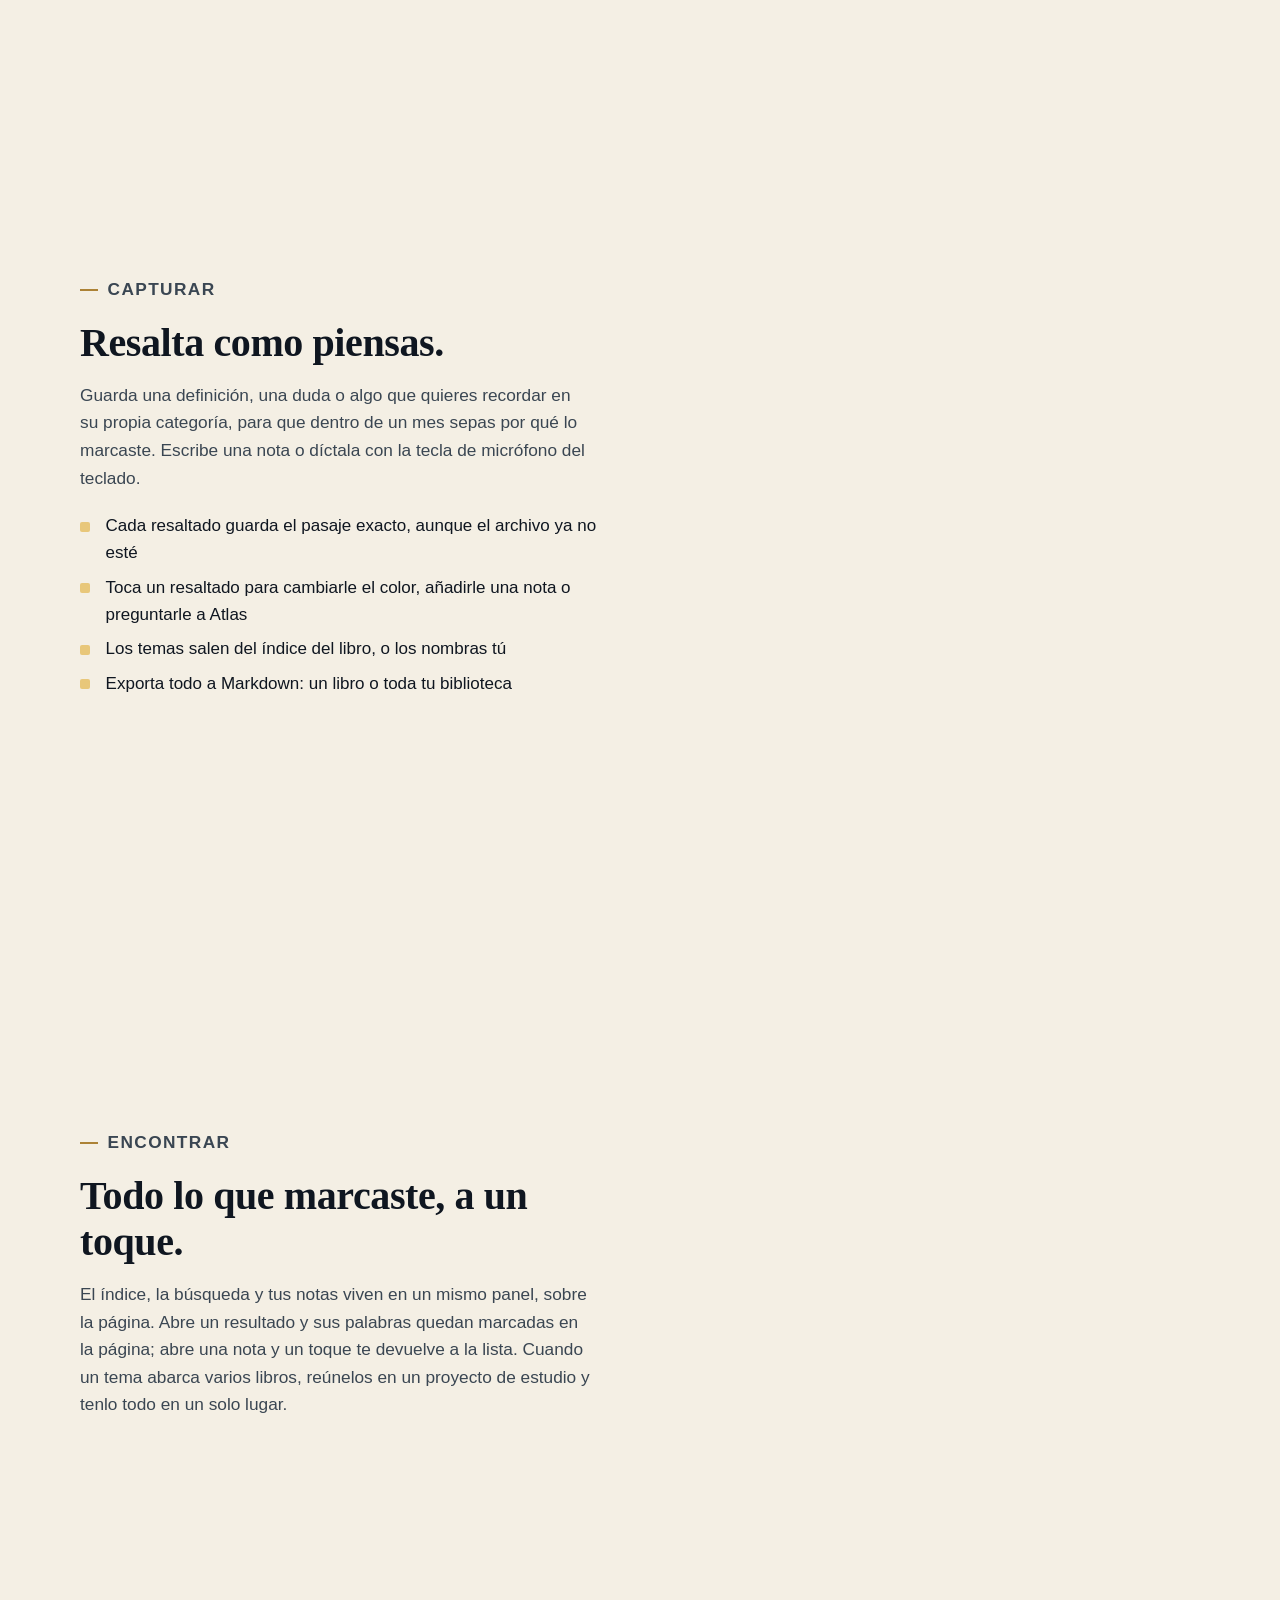
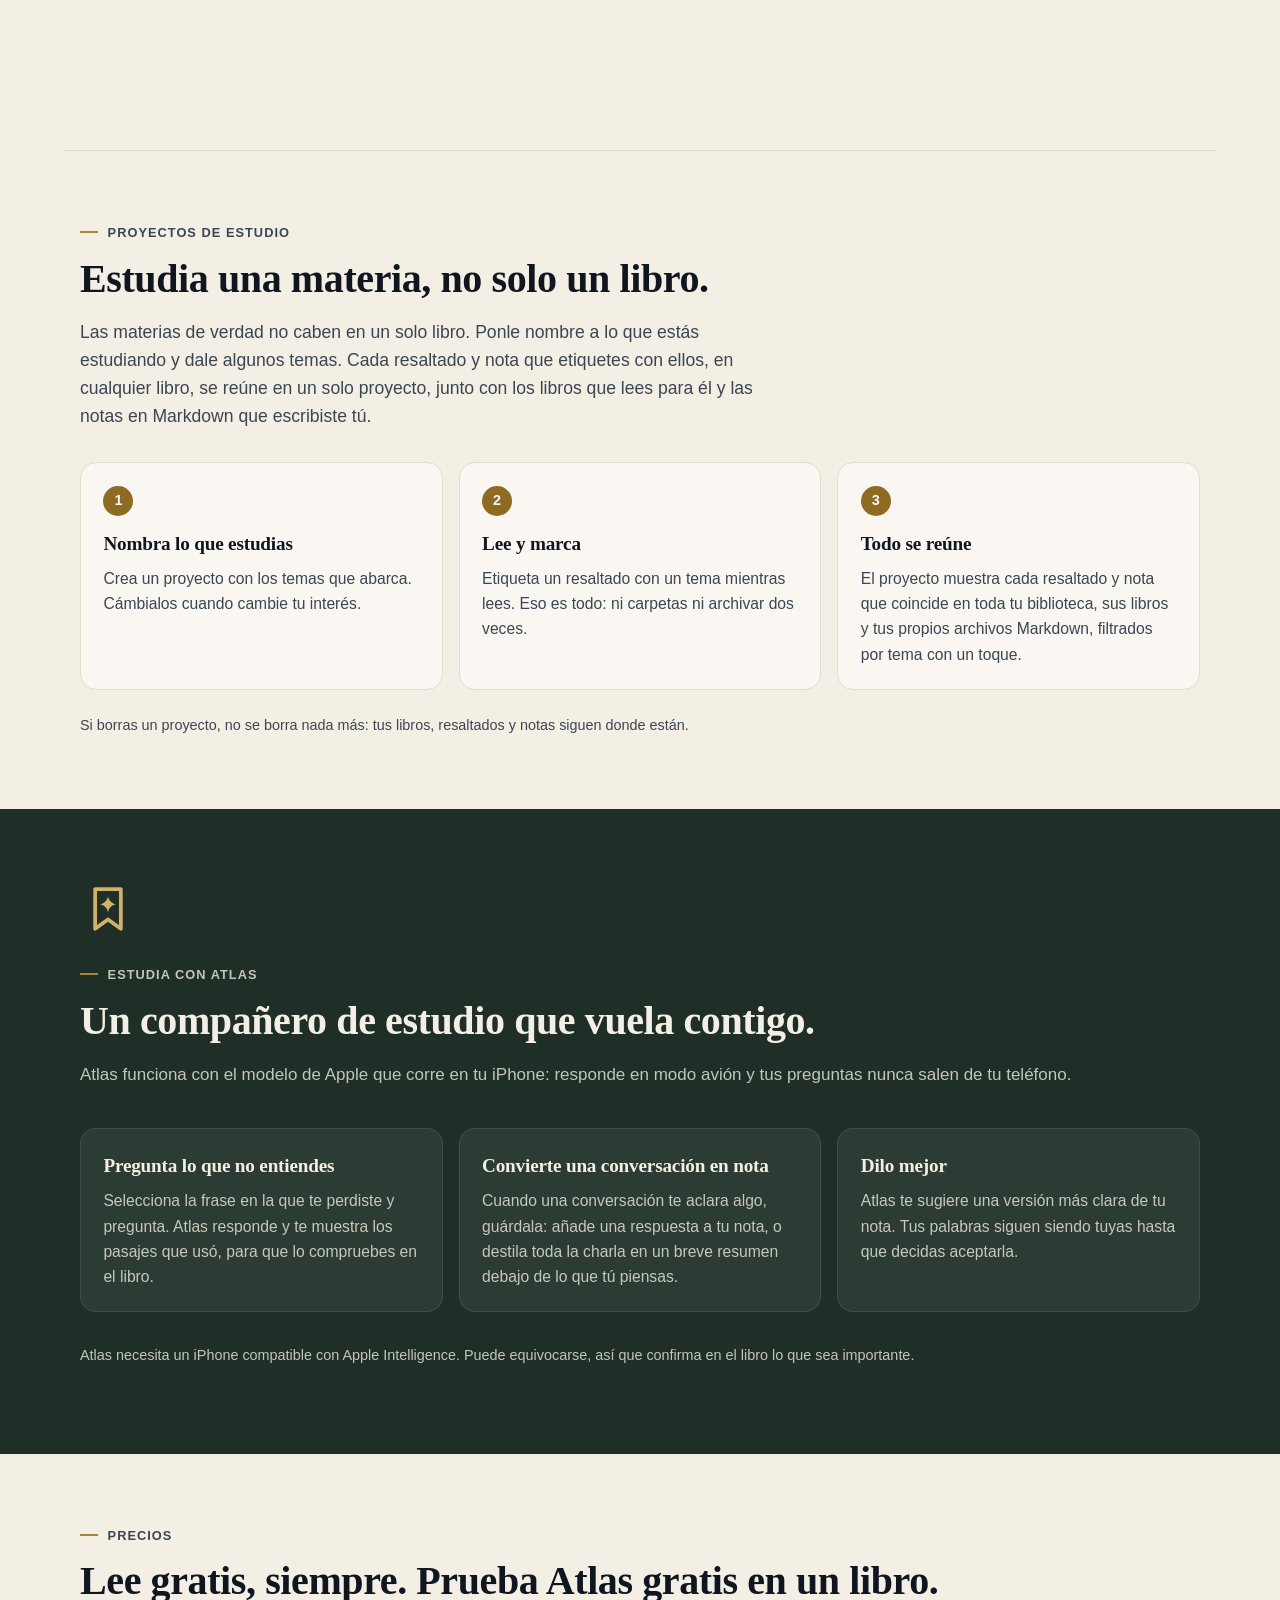
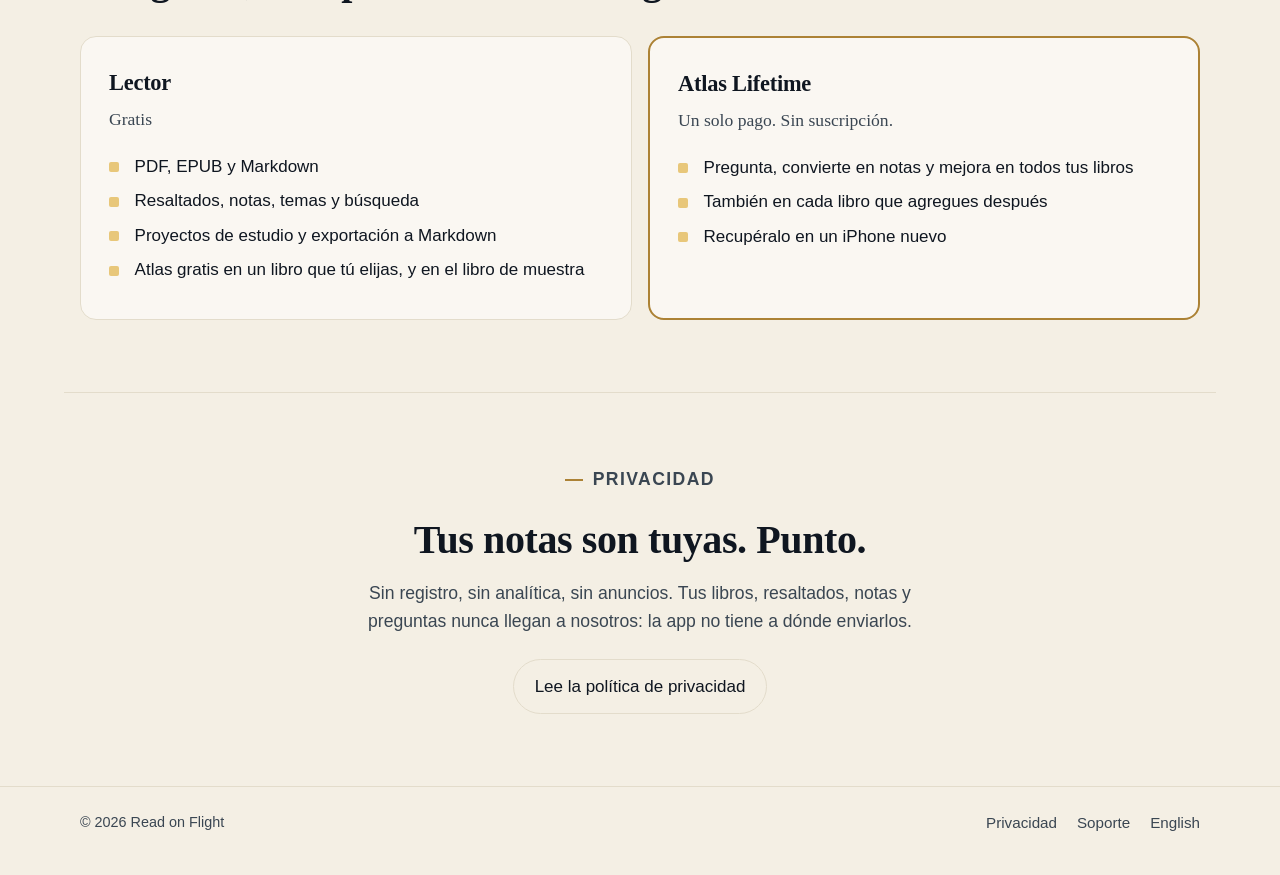
==== commit 45cea5af: "Dictation is the keyboard's, not the app's; a chat answer can be added to a note The app no longer a" ====
--- a/es/index.html
+++ b/es/index.html
@@ -66,8 +66,8 @@
           <p class="eyebrow">Capturar</p>
           <h2>Resalta como piensas.</h2>
           <p>Guarda una definición, una duda o algo que quieres recordar en su propia categoría, para
-          que dentro de un mes sepas por qué lo marcaste. Escribe una nota o simplemente díctala: el
-          dictado ocurre en tu iPhone.</p>
+          que dentro de un mes sepas por qué lo marcaste. Escribe una nota o díctala con la tecla de
+          micrófono del teclado.</p>
           <ul class="ticks">
             <li>Cada resaltado guarda el pasaje exacto, aunque el archivo ya no esté</li>
             <li>Toca un resaltado para cambiarle el color, añadirle una nota o preguntarle a Atlas</li>
@@ -121,7 +121,7 @@
       tus preguntas nunca salen de tu teléfono.</p>
       <div class="cards">
         <div class="card"><h3>Pregunta lo que no entiendes</h3><p>Selecciona la frase en la que te perdiste y pregunta. Atlas responde y te muestra los pasajes que usó, para que lo compruebes en el libro.</p></div>
-        <div class="card"><h3>Convierte una conversación en nota</h3><p>Cuando una conversación te aclara algo, guárdala: el pasaje, lo que tú piensas y un breve resumen de Atlas, en una sola nota.</p></div>
+        <div class="card"><h3>Convierte una conversación en nota</h3><p>Cuando una conversación te aclara algo, guárdala: añade una respuesta a tu nota, o destila toda la charla en un breve resumen debajo de lo que tú piensas.</p></div>
         <div class="card"><h3>Dilo mejor</h3><p>Atlas te sugiere una versión más clara de tu nota. Tus palabras siguen siendo tuyas hasta que decidas aceptarla.</p></div>
       </div>
       <p class="fine">Atlas necesita un iPhone compatible con Apple Intelligence. Puede equivocarse,
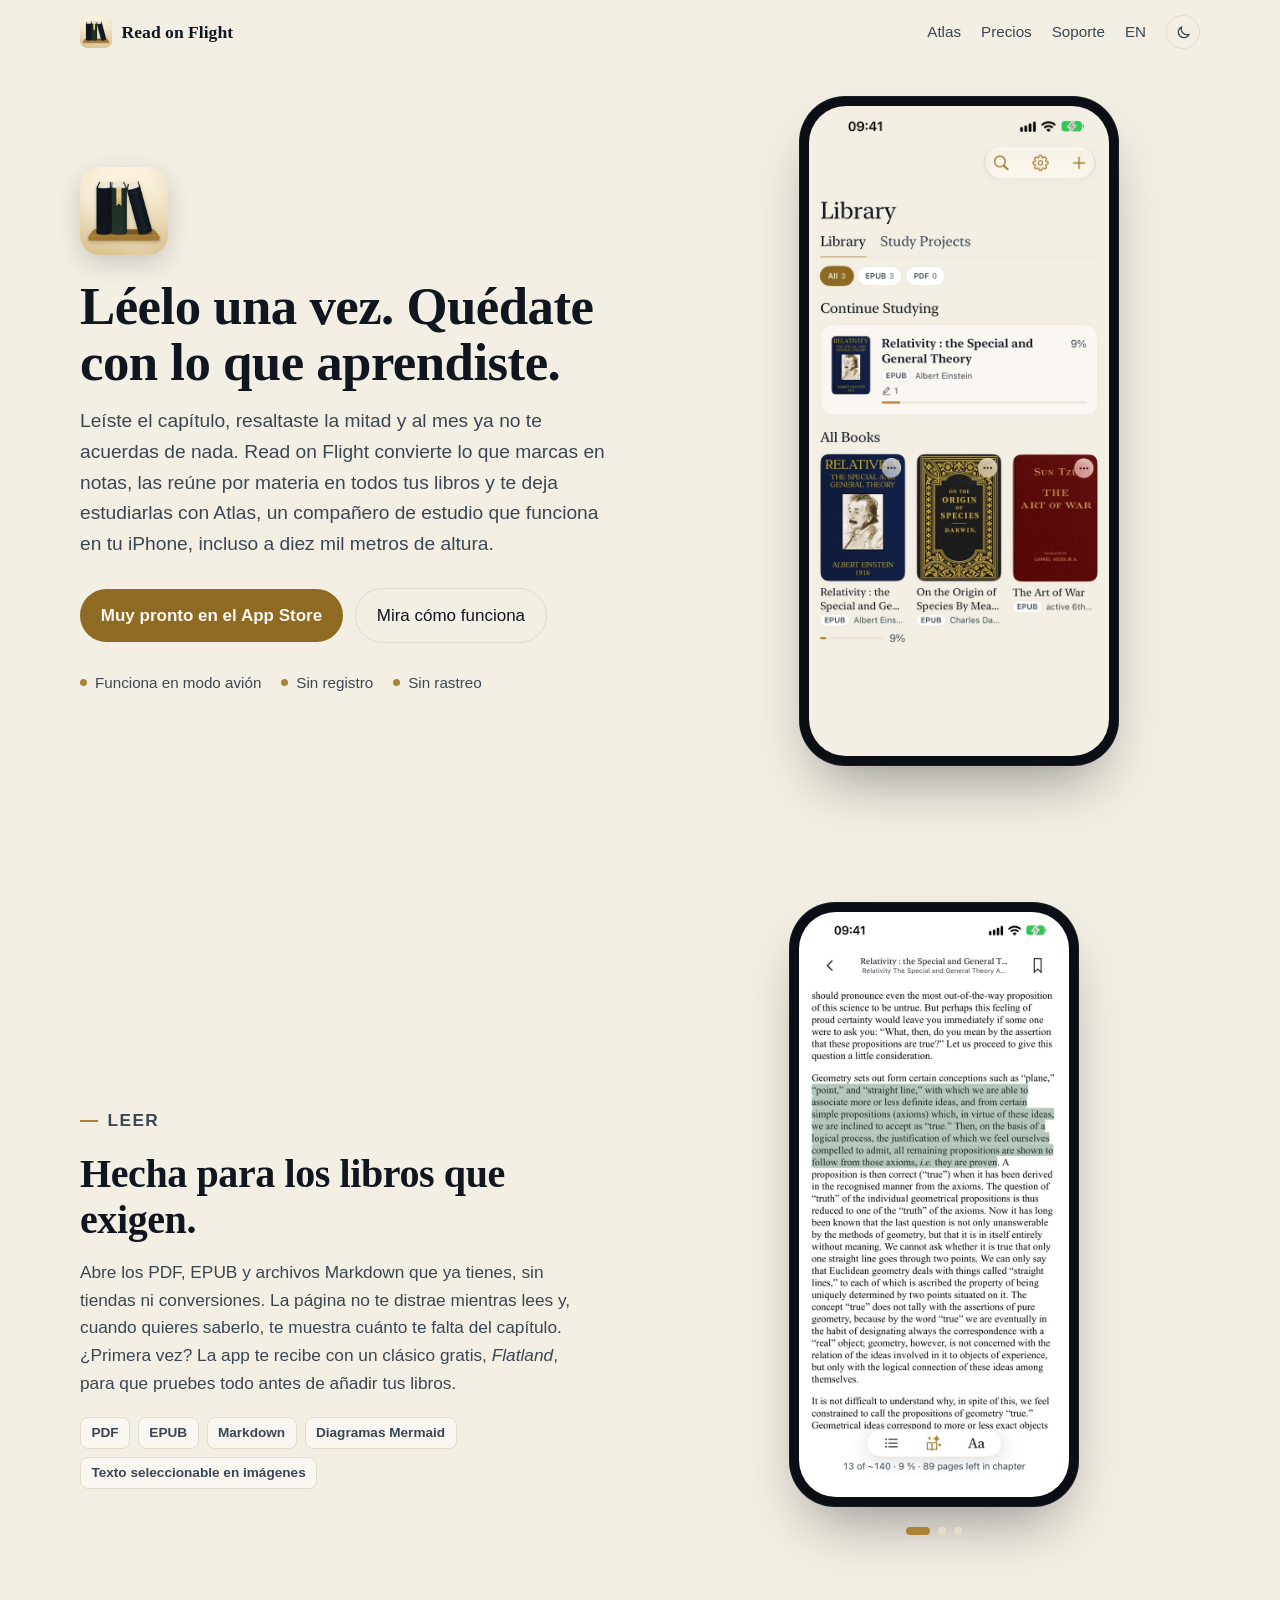
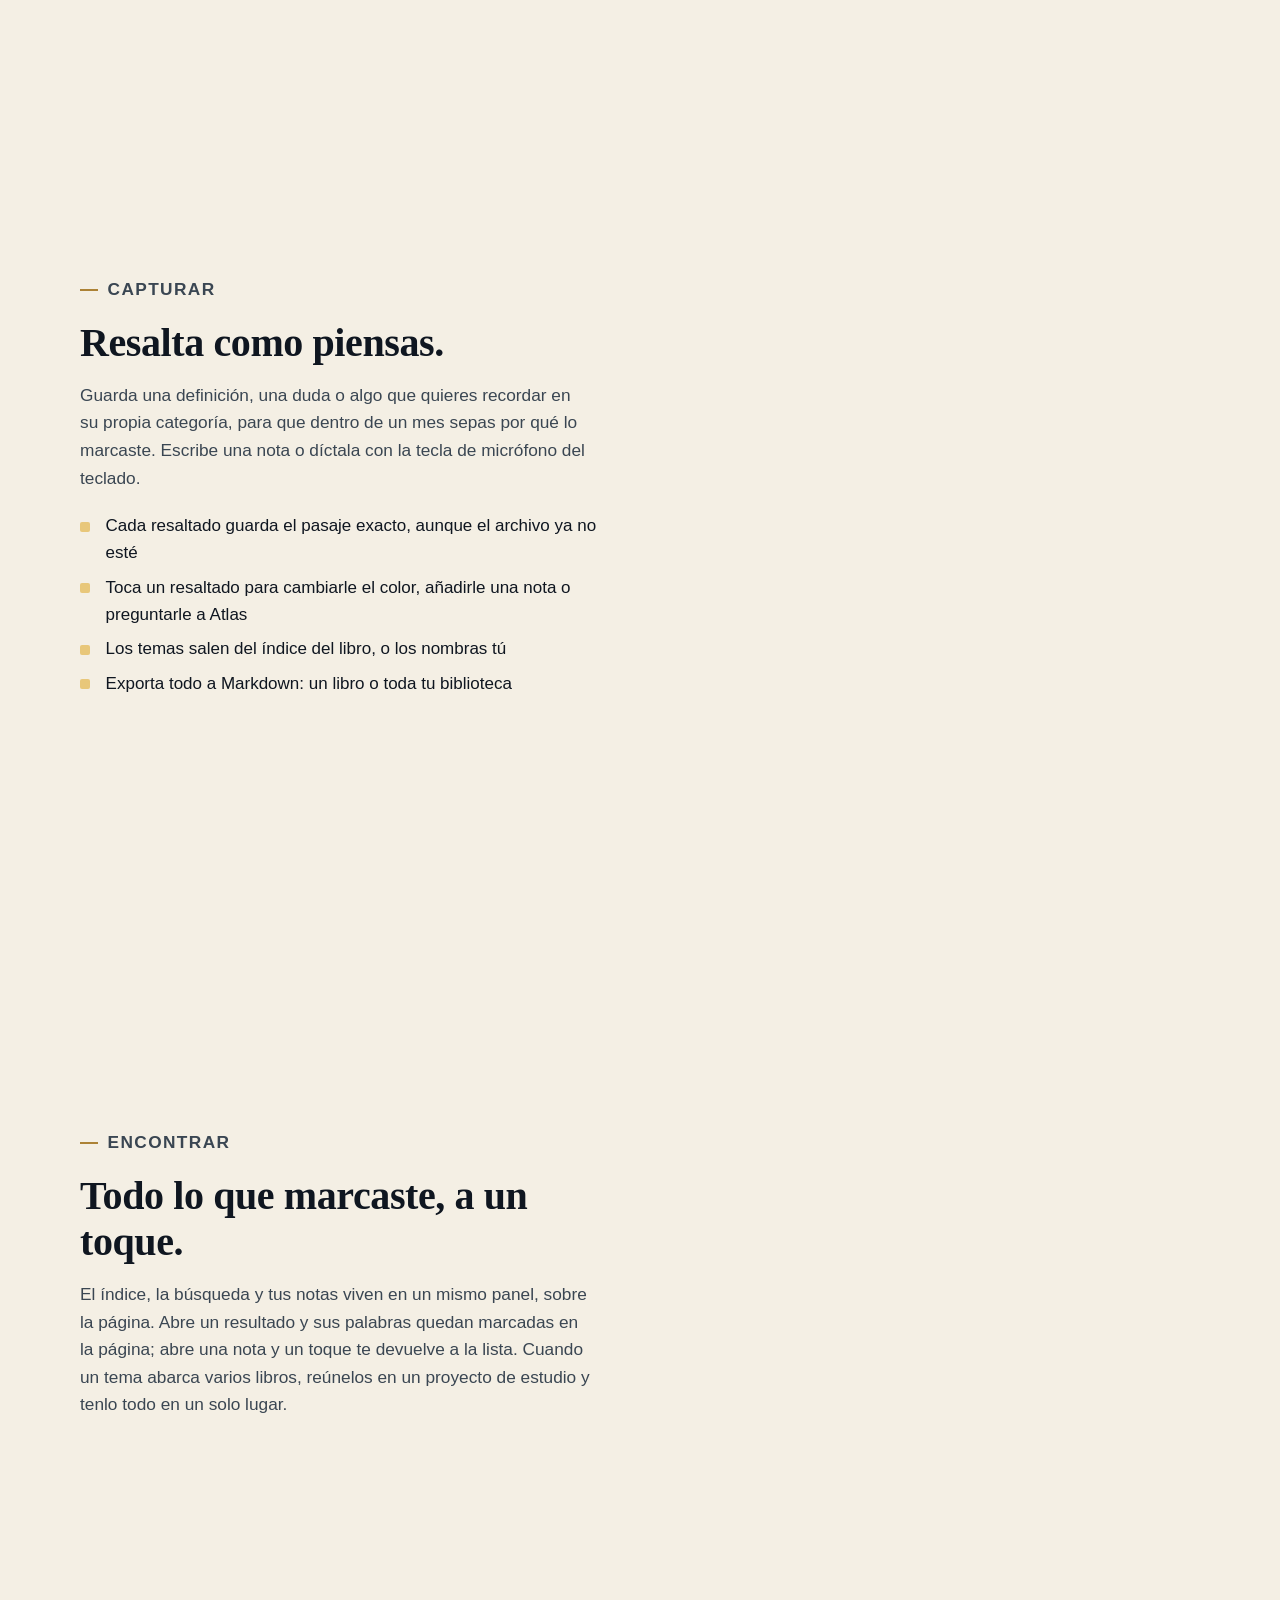
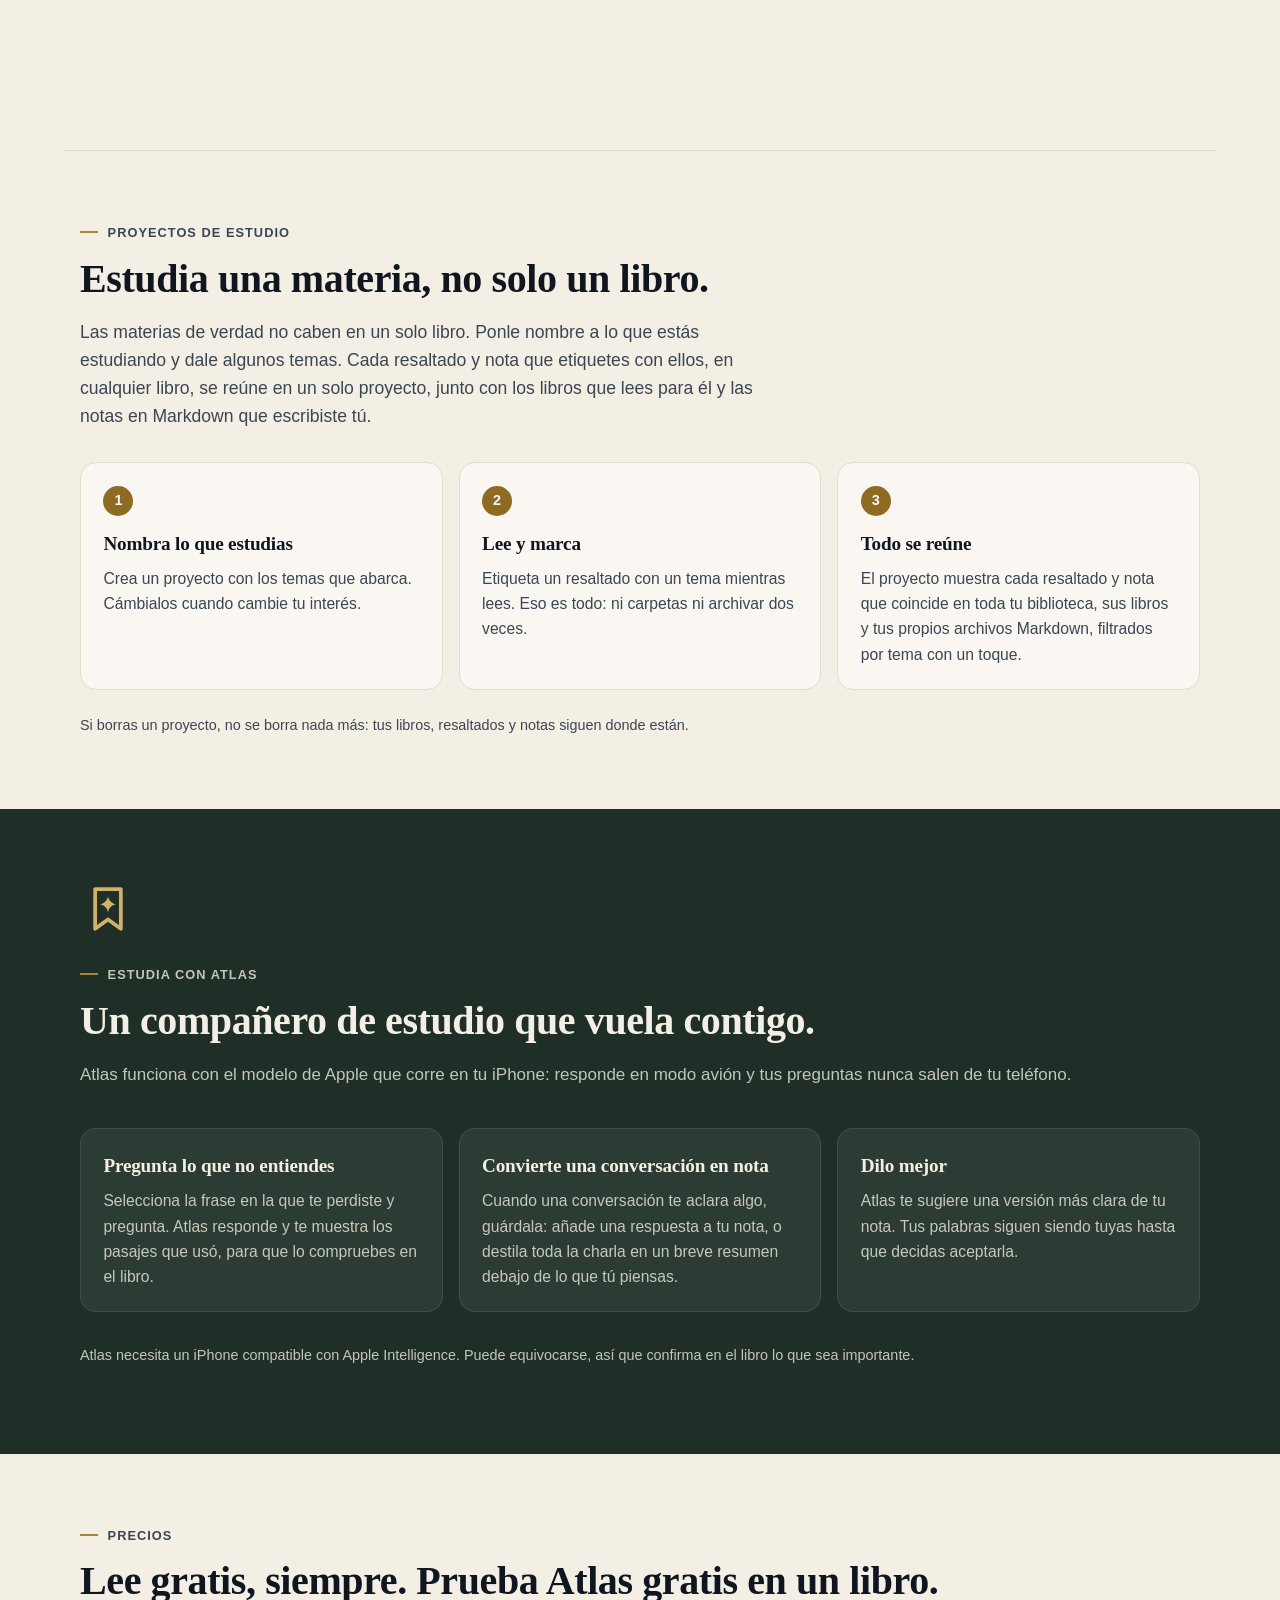
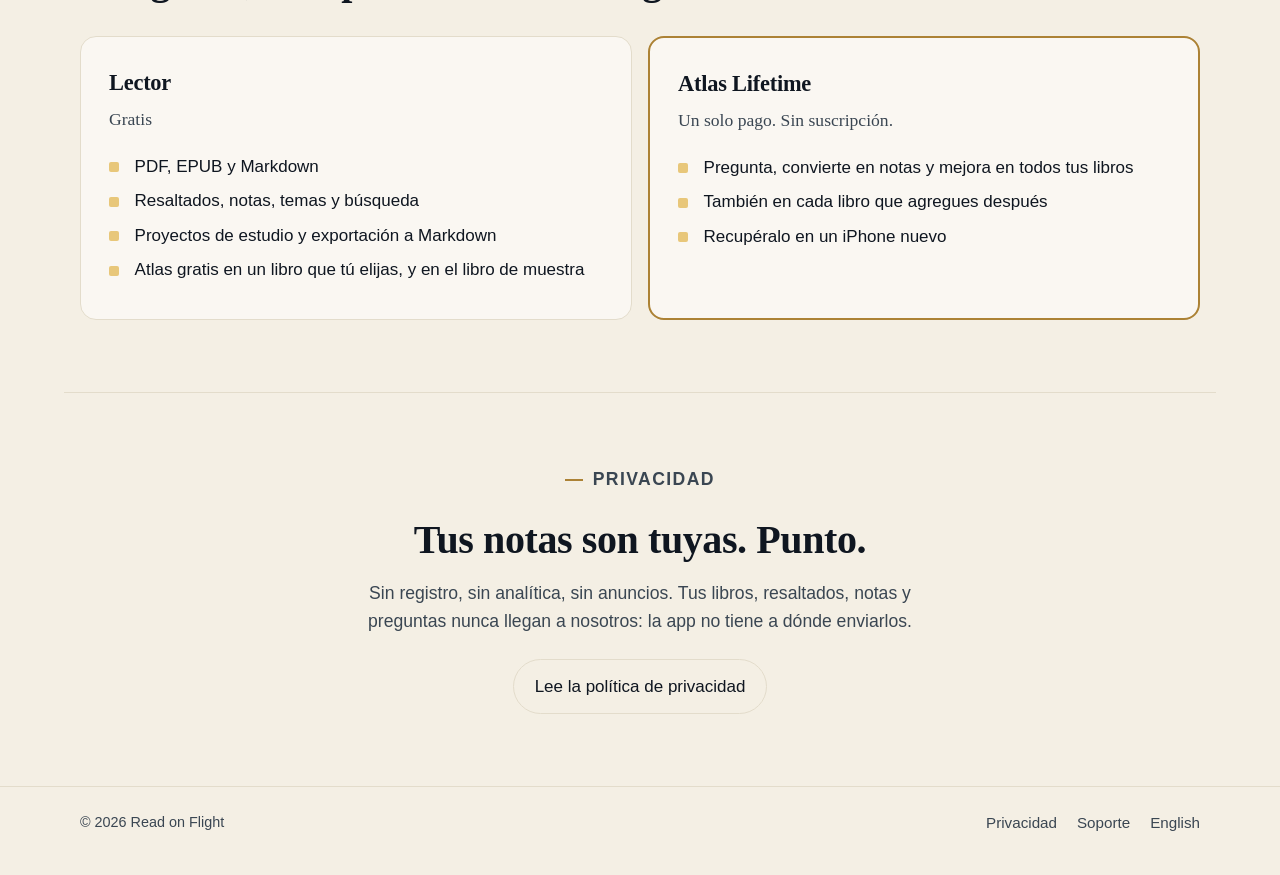
==== commit d5f4d1e5: "Spanish: the Live Text tag says what it does, not Apple's literal name Co-Authored-By: Claude Opus 5" ====
--- a/es/index.html
+++ b/es/index.html
@@ -58,7 +58,7 @@
           página no te distrae mientras lees y, cuando quieres saberlo, te muestra cuánto te falta
           del capítulo. ¿Primera vez? La app te recibe con un clásico gratis, <em>Flatland</em>, para que
           pruebes todo antes de añadir tus libros.</p>
-          <div class="formats"><span>PDF</span><span>EPUB</span><span>Markdown</span><span>Diagramas Mermaid</span><span>Texto en vivo en las figuras</span></div>
+          <div class="formats"><span>PDF</span><span>EPUB</span><span>Markdown</span><span>Diagramas Mermaid</span><span>Texto seleccionable en imágenes</span></div>
         </div>
       </article>
       <article class="step">
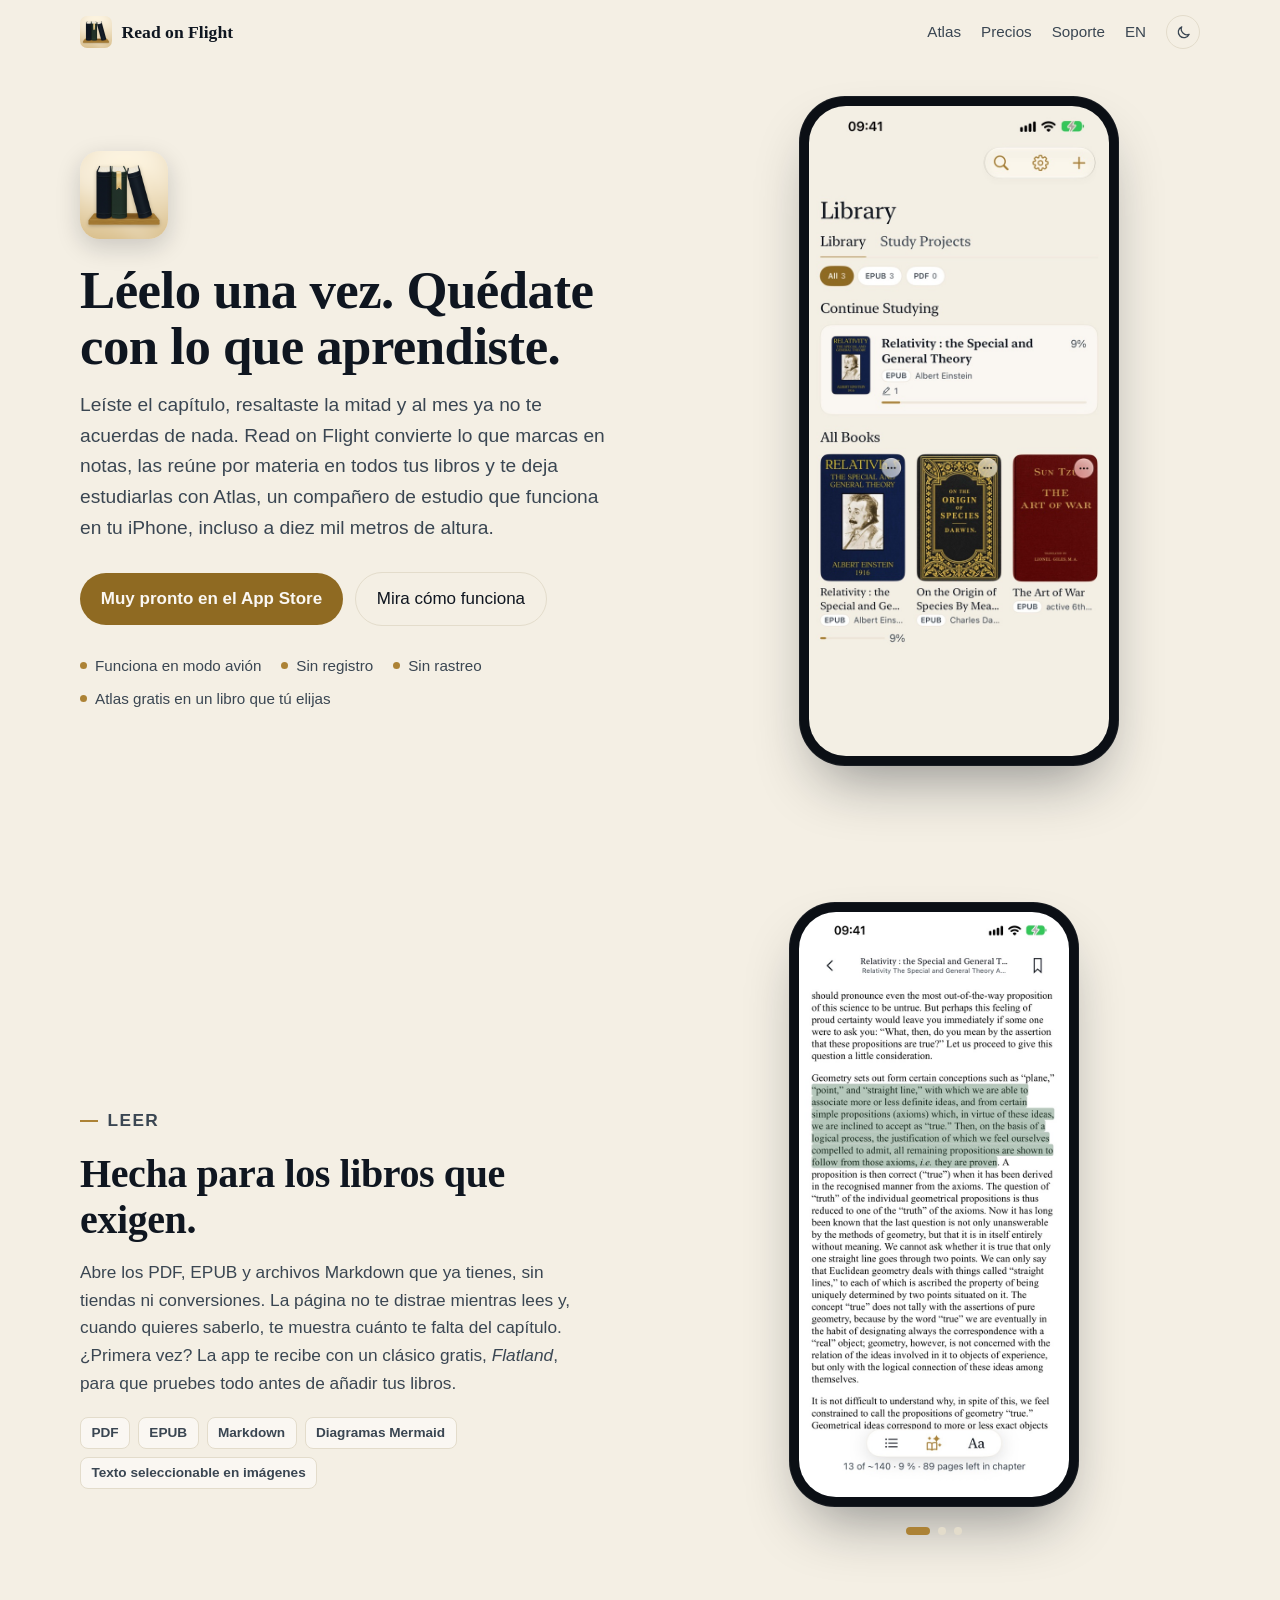
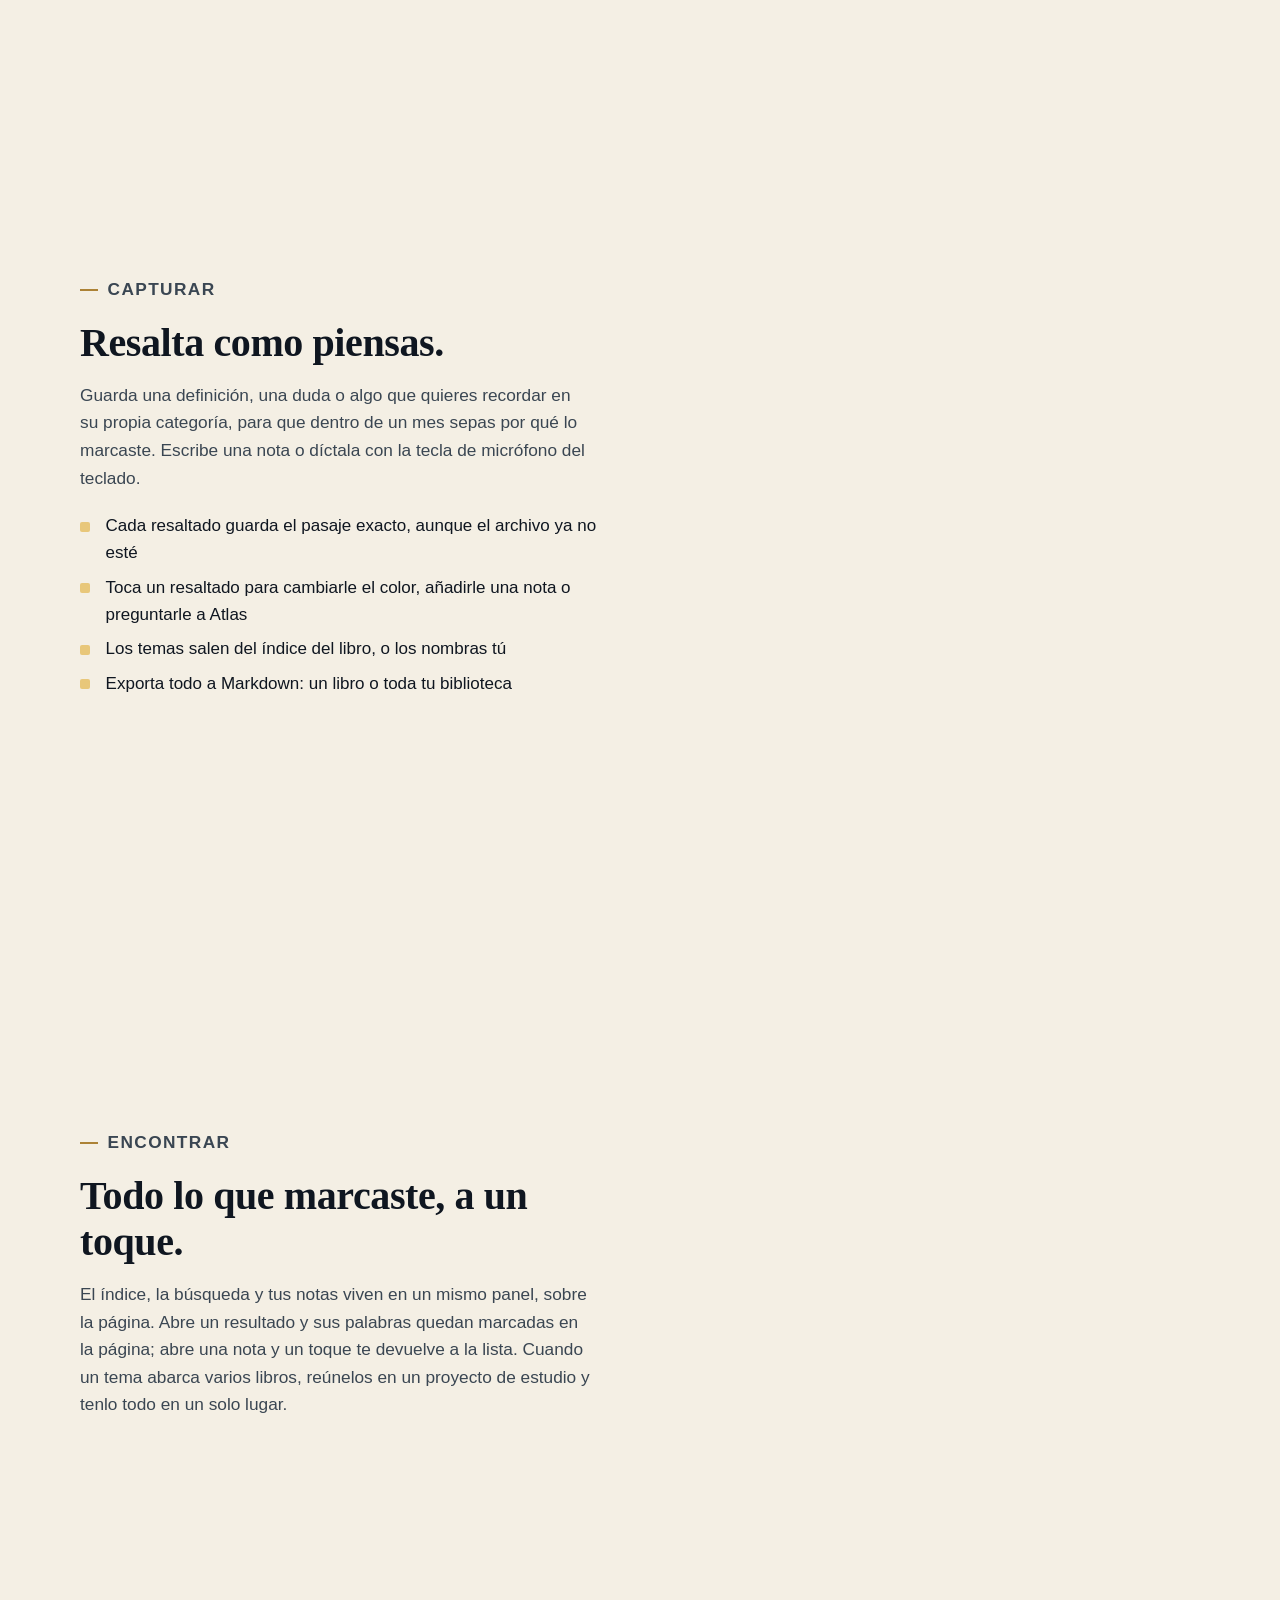
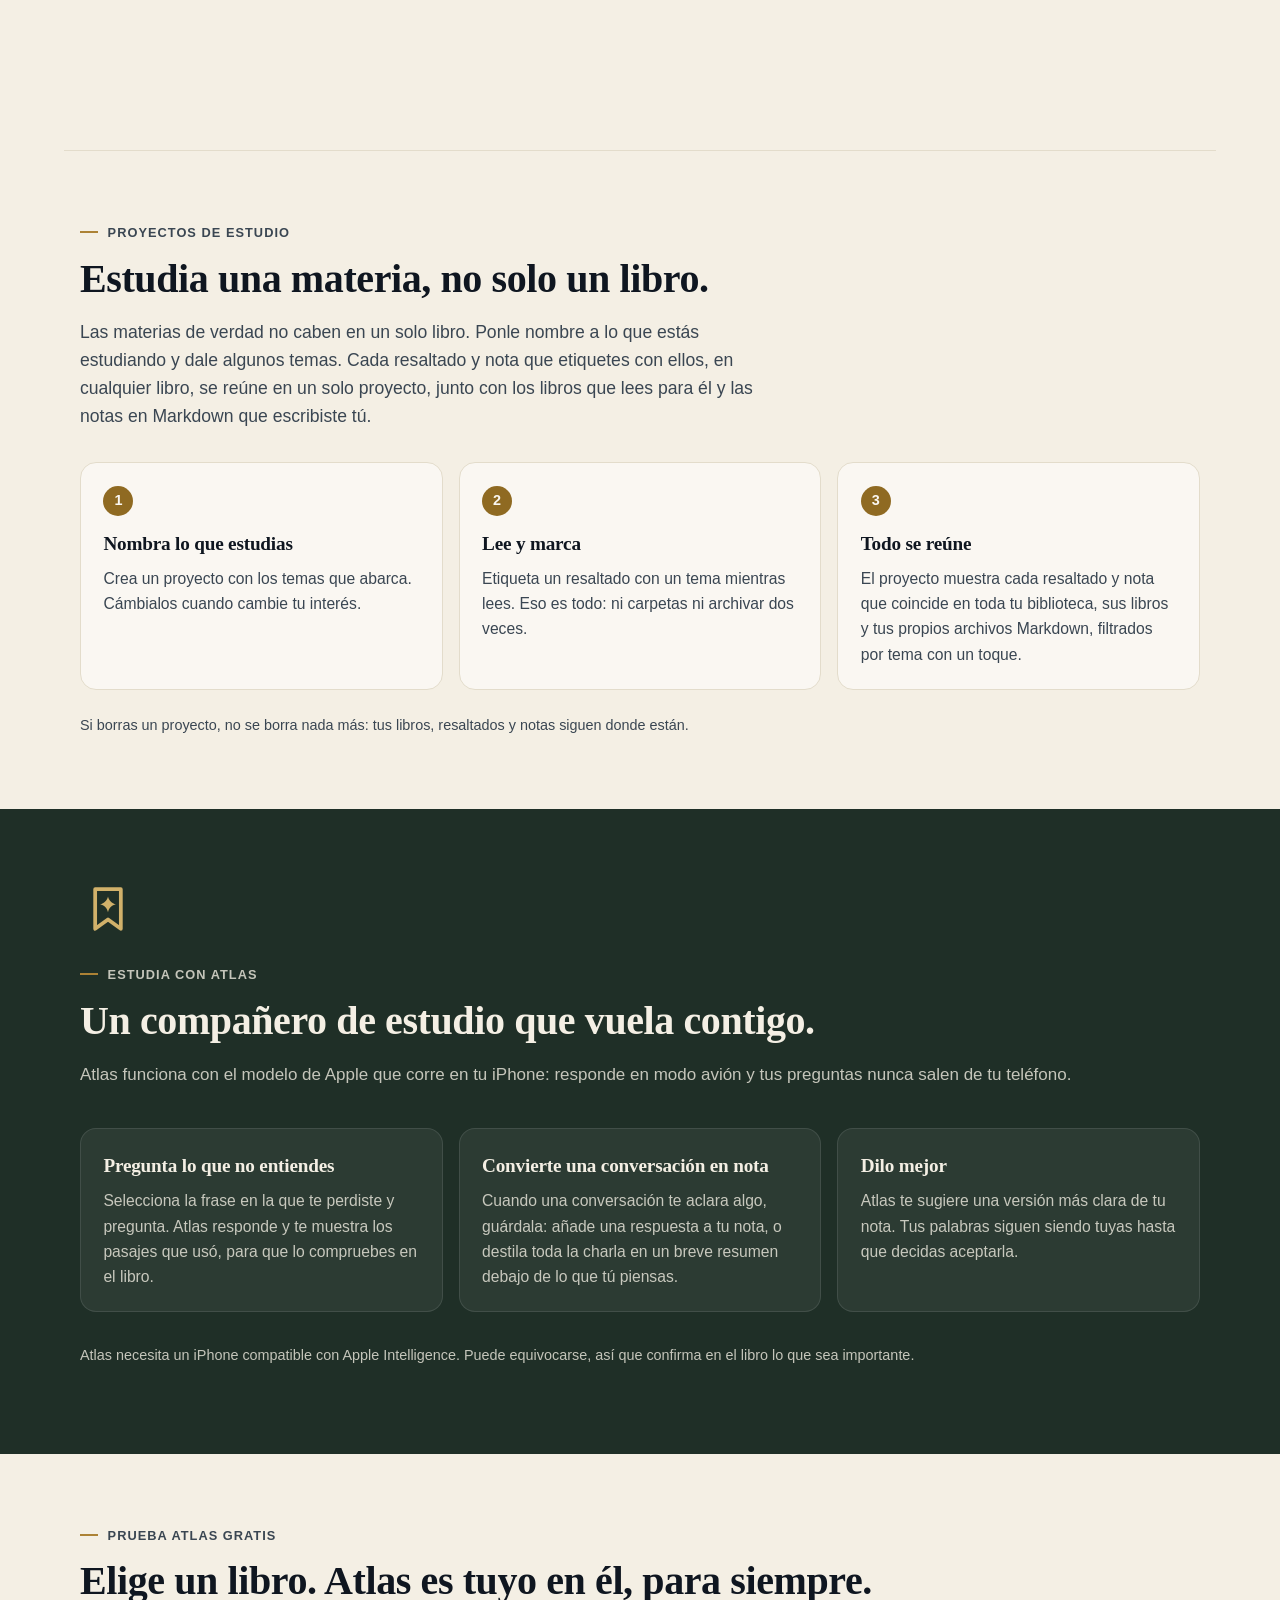
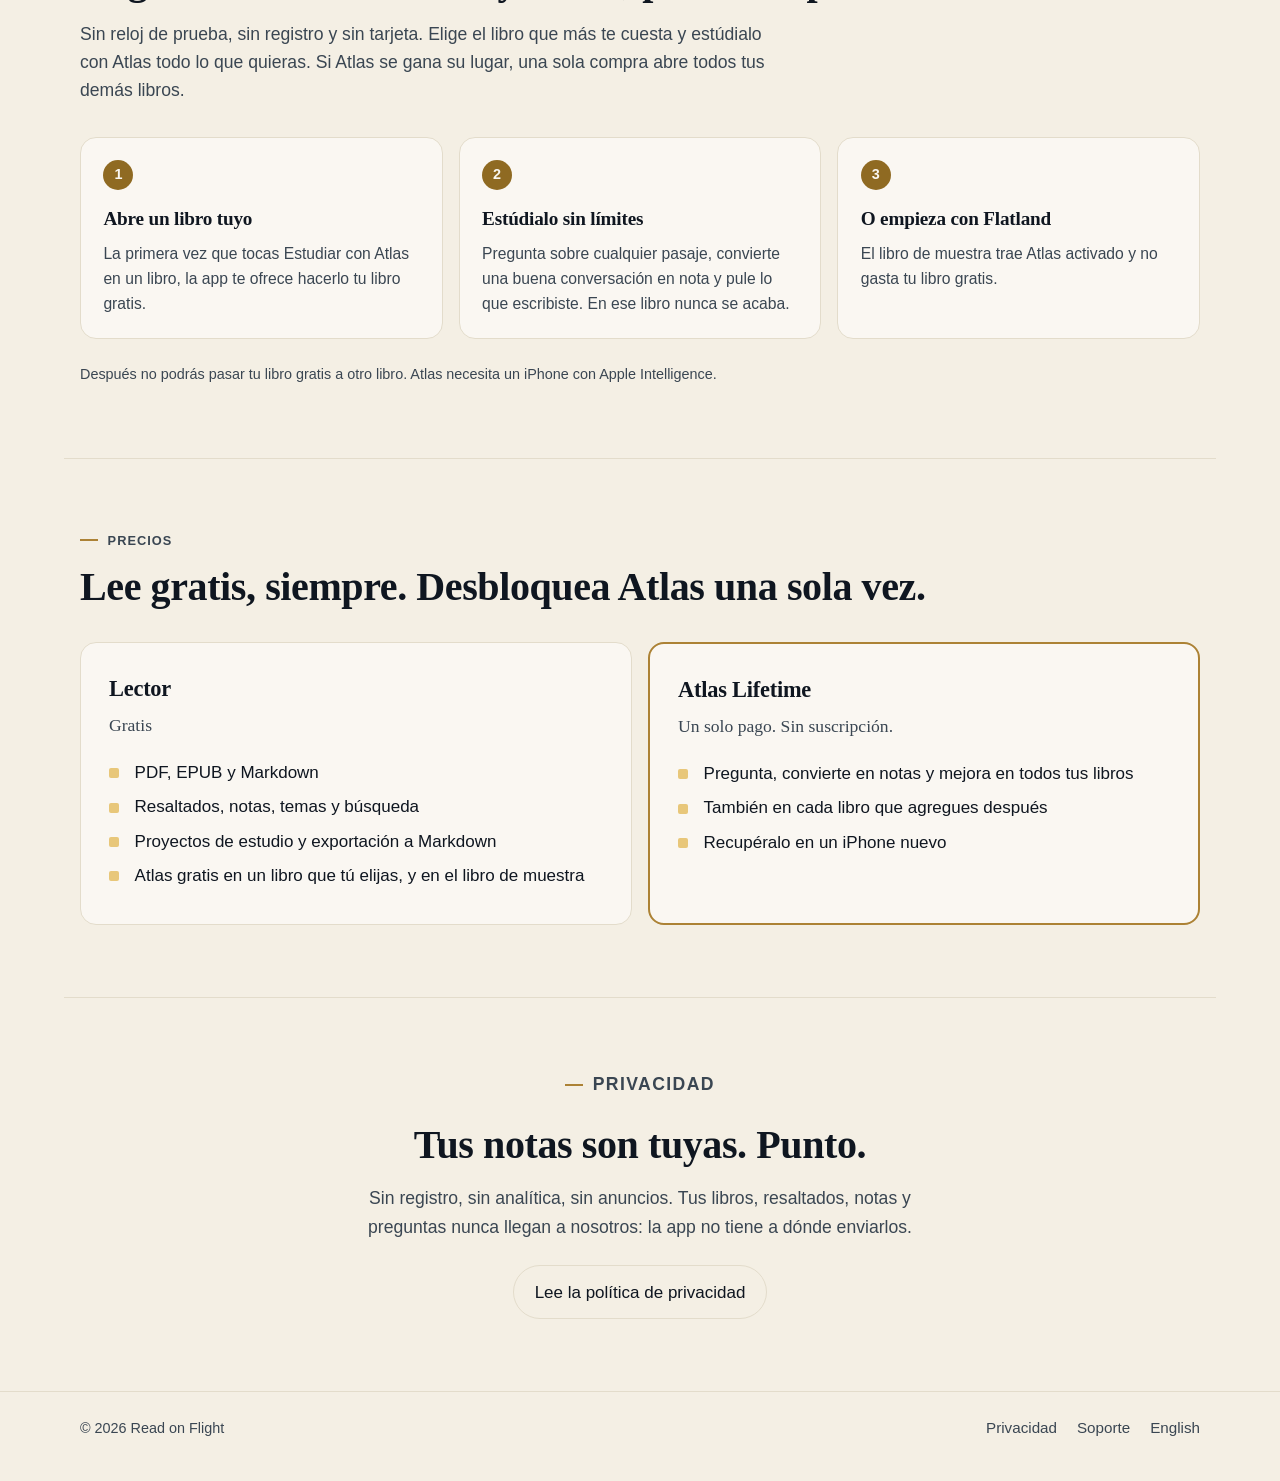
==== commit 5525f05c: "A section that sells Atlas free on one book, and the line in the hero Pick a book and Atlas is yours" ====
--- a/es/index.html
+++ b/es/index.html
@@ -40,6 +40,7 @@
         <li>Funciona en modo avión</li>
         <li>Sin registro</li>
         <li>Sin rastreo</li>
+        <li>Atlas gratis en un libro que tú elijas</li>
       </ul>
     </div>
     <div class="phone">
@@ -129,9 +130,21 @@
     </section>
   </div>
 
+  <section class="section try" id="prueba">
+    <p class="eyebrow">Prueba Atlas gratis</p>
+    <h2>Elige un libro. Atlas es tuyo en él, para siempre.</h2>
+    <p class="lead">Sin reloj de prueba, sin registro y sin tarjeta. Elige el libro que más te cuesta y estúdialo con Atlas todo lo que quieras. Si Atlas se gana su lugar, una sola compra abre todos tus demás libros.</p>
+    <ol class="project-steps">
+        <li><span class="n">1</span><h3>Abre un libro tuyo</h3><p>La primera vez que tocas Estudiar con Atlas en un libro, la app te ofrece hacerlo tu libro gratis.</p></li>
+        <li><span class="n">2</span><h3>Estúdialo sin límites</h3><p>Pregunta sobre cualquier pasaje, convierte una buena conversación en nota y pule lo que escribiste. En ese libro nunca se acaba.</p></li>
+        <li><span class="n">3</span><h3>O empieza con Flatland</h3><p>El libro de muestra trae Atlas activado y no gasta tu libro gratis.</p></li>
+    </ol>
+    <p class="fine">Después no podrás pasar tu libro gratis a otro libro. Atlas necesita un iPhone con Apple Intelligence.</p>
+  </section>
+
   <section class="section" id="precios">
     <p class="eyebrow">Precios</p>
-    <h2>Lee gratis, siempre. Prueba Atlas gratis en un libro.</h2>
+    <h2>Lee gratis, siempre. Desbloquea Atlas una sola vez.</h2>
     <div class="pricing">
       <div class="plan">
         <h3>Lector</h3>
--- a/style.css
+++ b/style.css
@@ -156,13 +156,13 @@
 .formats span { border: 1px solid var(--hairline); background: var(--surface); border-radius: 8px; padding: 0.25rem 0.65rem; font-size: 0.85rem; font-weight: 600; color: var(--ink-2); }
 
 /* Study Projects: three numbered steps, the subject the library arranges itself around. */
-.projects .lead { color: var(--ink-2); font-size: 1.1rem; max-width: 44rem; margin: 0 0 2rem; }
+.projects .lead, .try .lead { color: var(--ink-2); font-size: 1.1rem; max-width: 44rem; margin: 0 0 2rem; }
 .project-steps { list-style: none; padding: 0; margin: 0; display: grid; grid-template-columns: repeat(3, 1fr); gap: 1rem; }
 .project-steps li { background: var(--surface); border: 1px solid var(--hairline); border-radius: 16px; padding: 1.4rem; }
 .project-steps .n { display: inline-grid; place-items: center; width: 30px; height: 30px; border-radius: 50%; background: var(--gold-fill); color: var(--on-gold); font-weight: 700; font-size: 0.9rem; margin-bottom: 0.85rem; }
 .project-steps h3 { margin: 0 0 0.4rem; font-size: 1.2rem; }
 .project-steps p { margin: 0; color: var(--ink-2); font-size: 0.98rem; }
-.projects .fine { color: var(--ink-2); font-size: 0.9rem; margin: 1.5rem 0 0; }
+.projects .fine, .try .fine { color: var(--ink-2); font-size: 0.9rem; margin: 1.5rem 0 0; }
 
 /* Atlas lives on the shelf green, like the app's own chrome. */
 .atlas { background: var(--shelf); color: var(--on-shelf); }
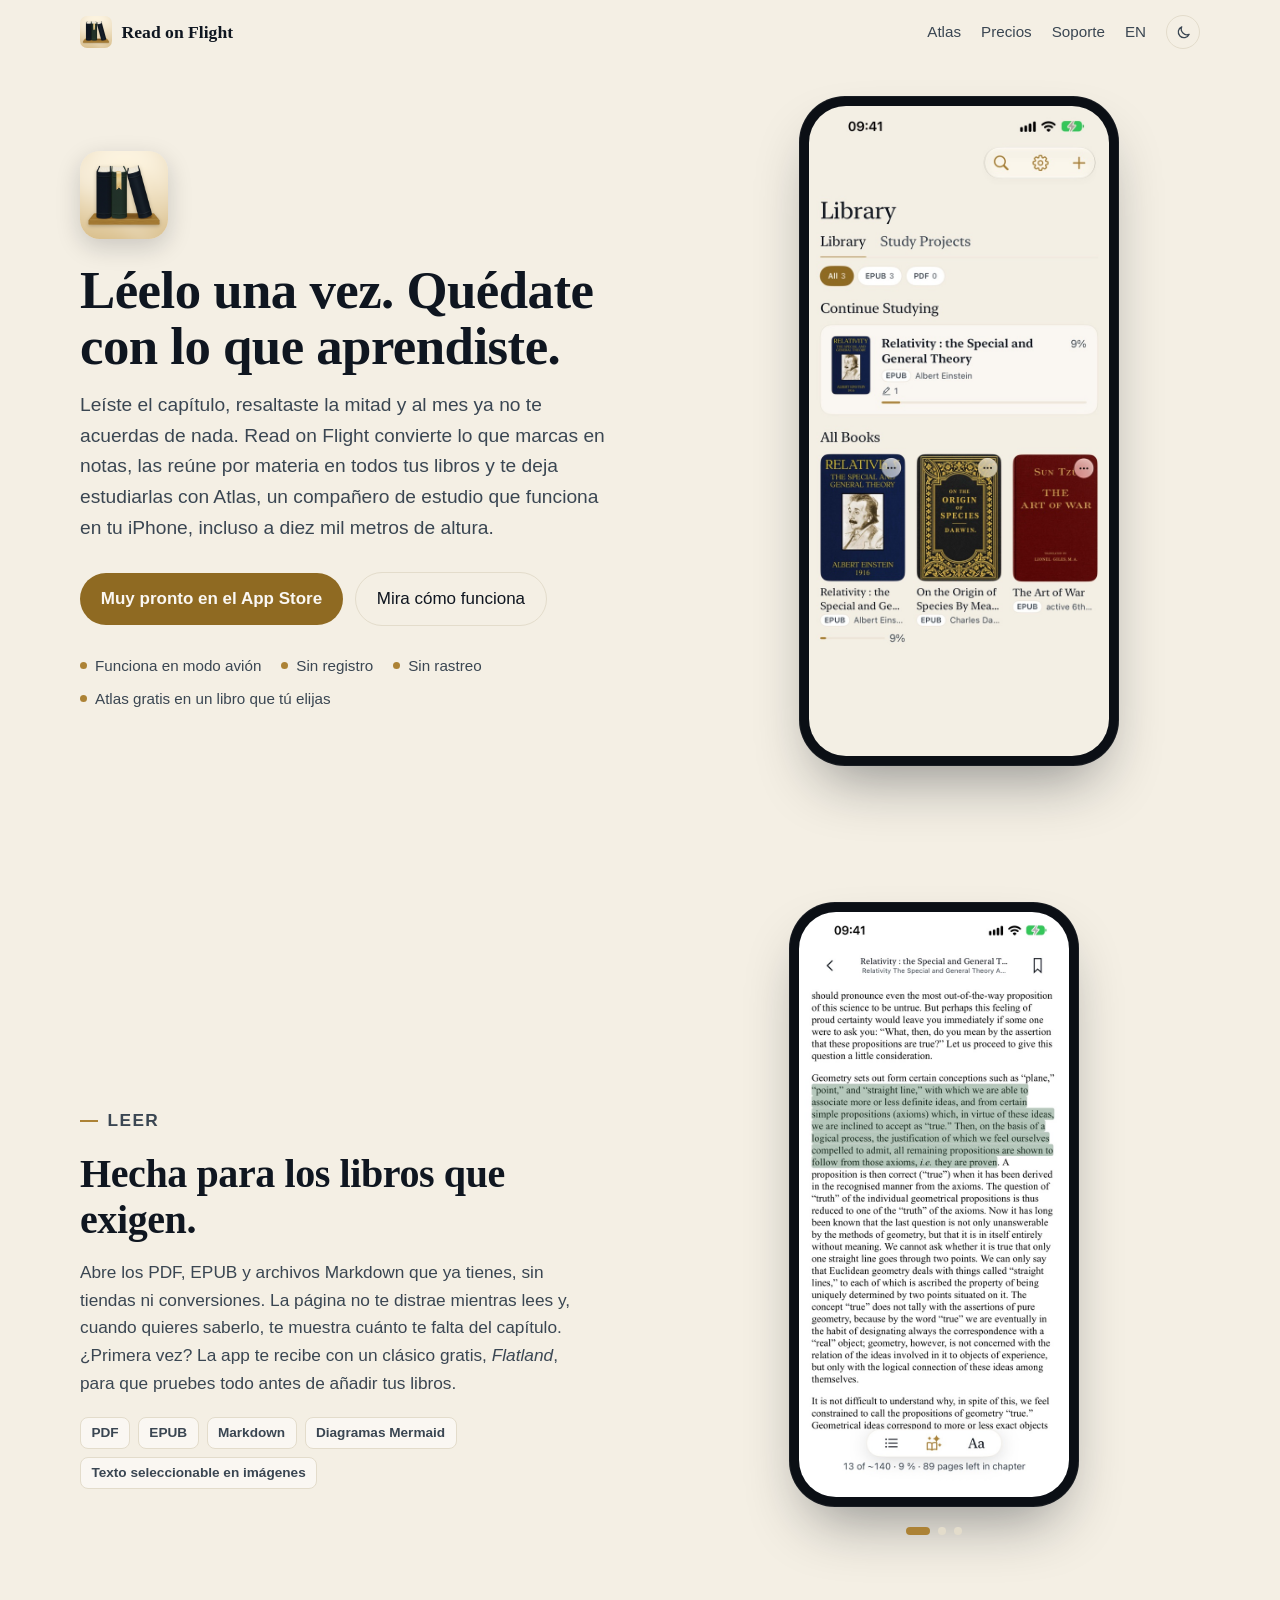
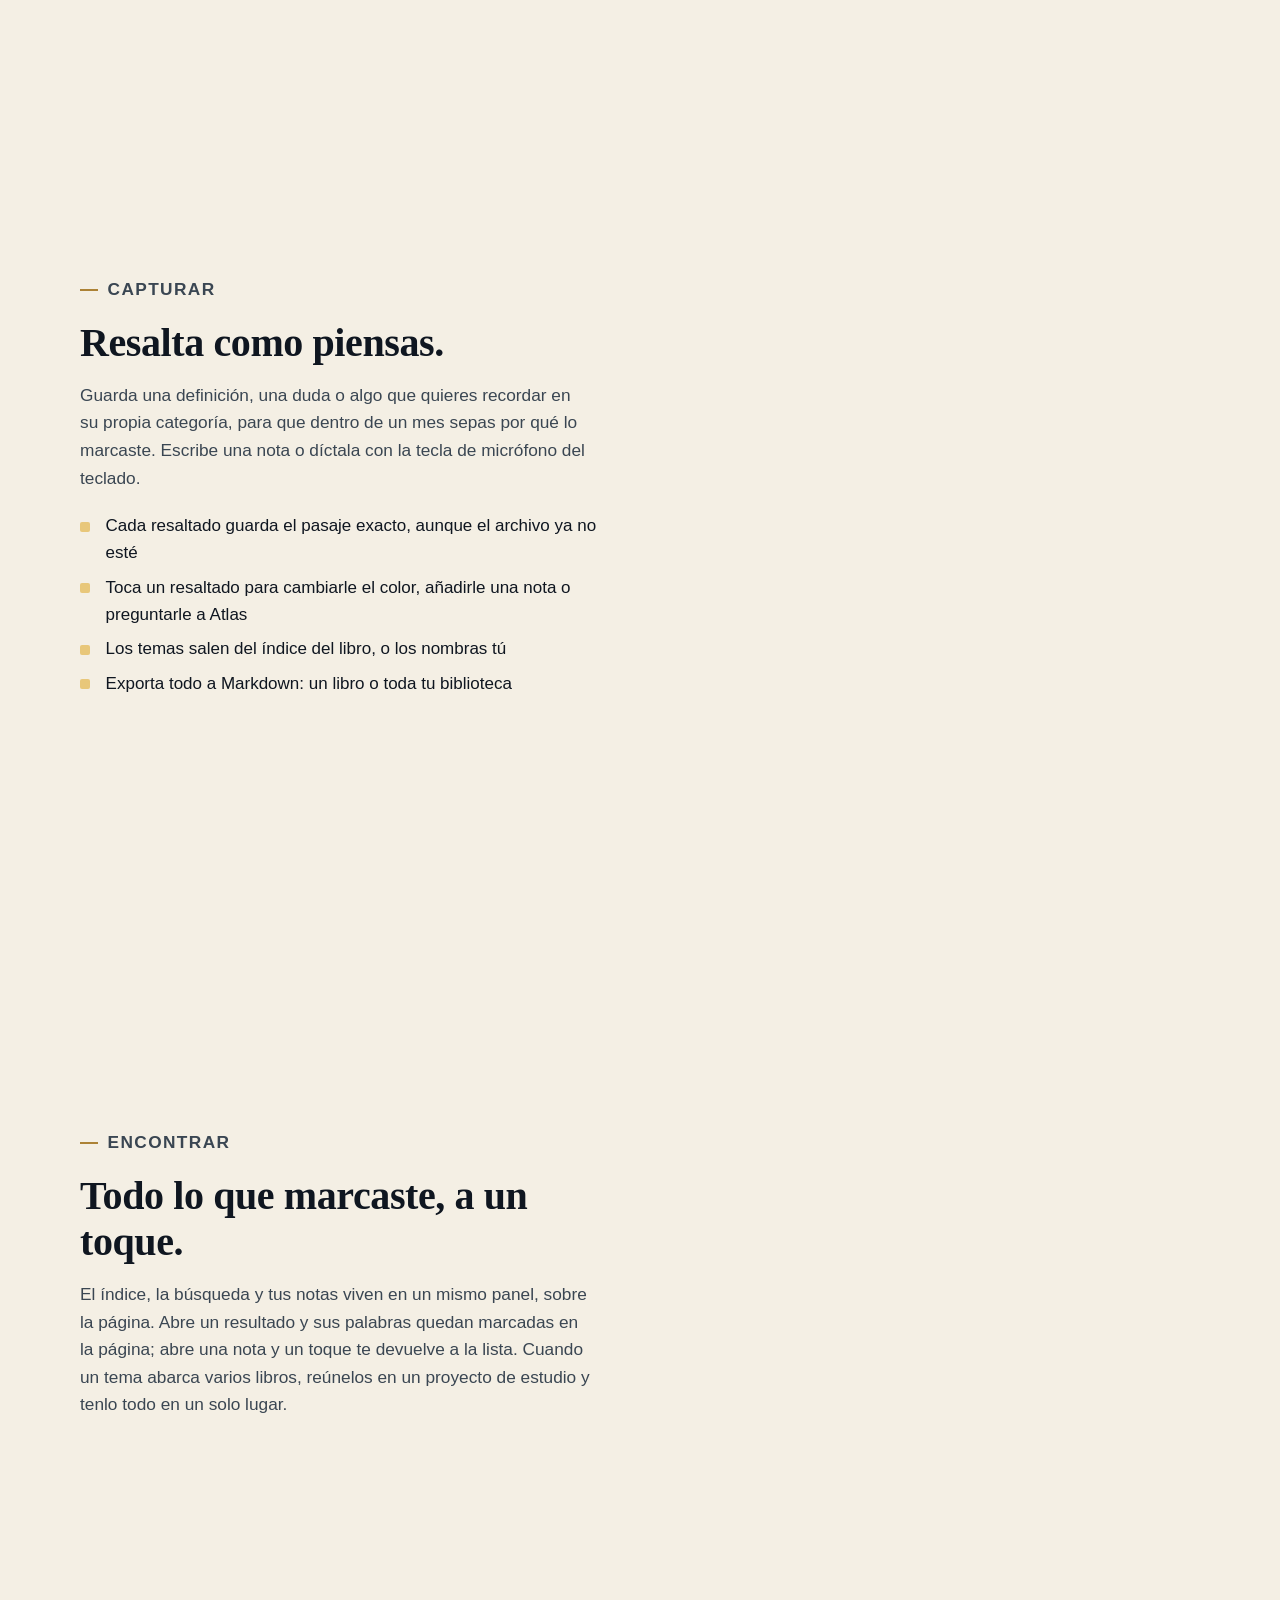
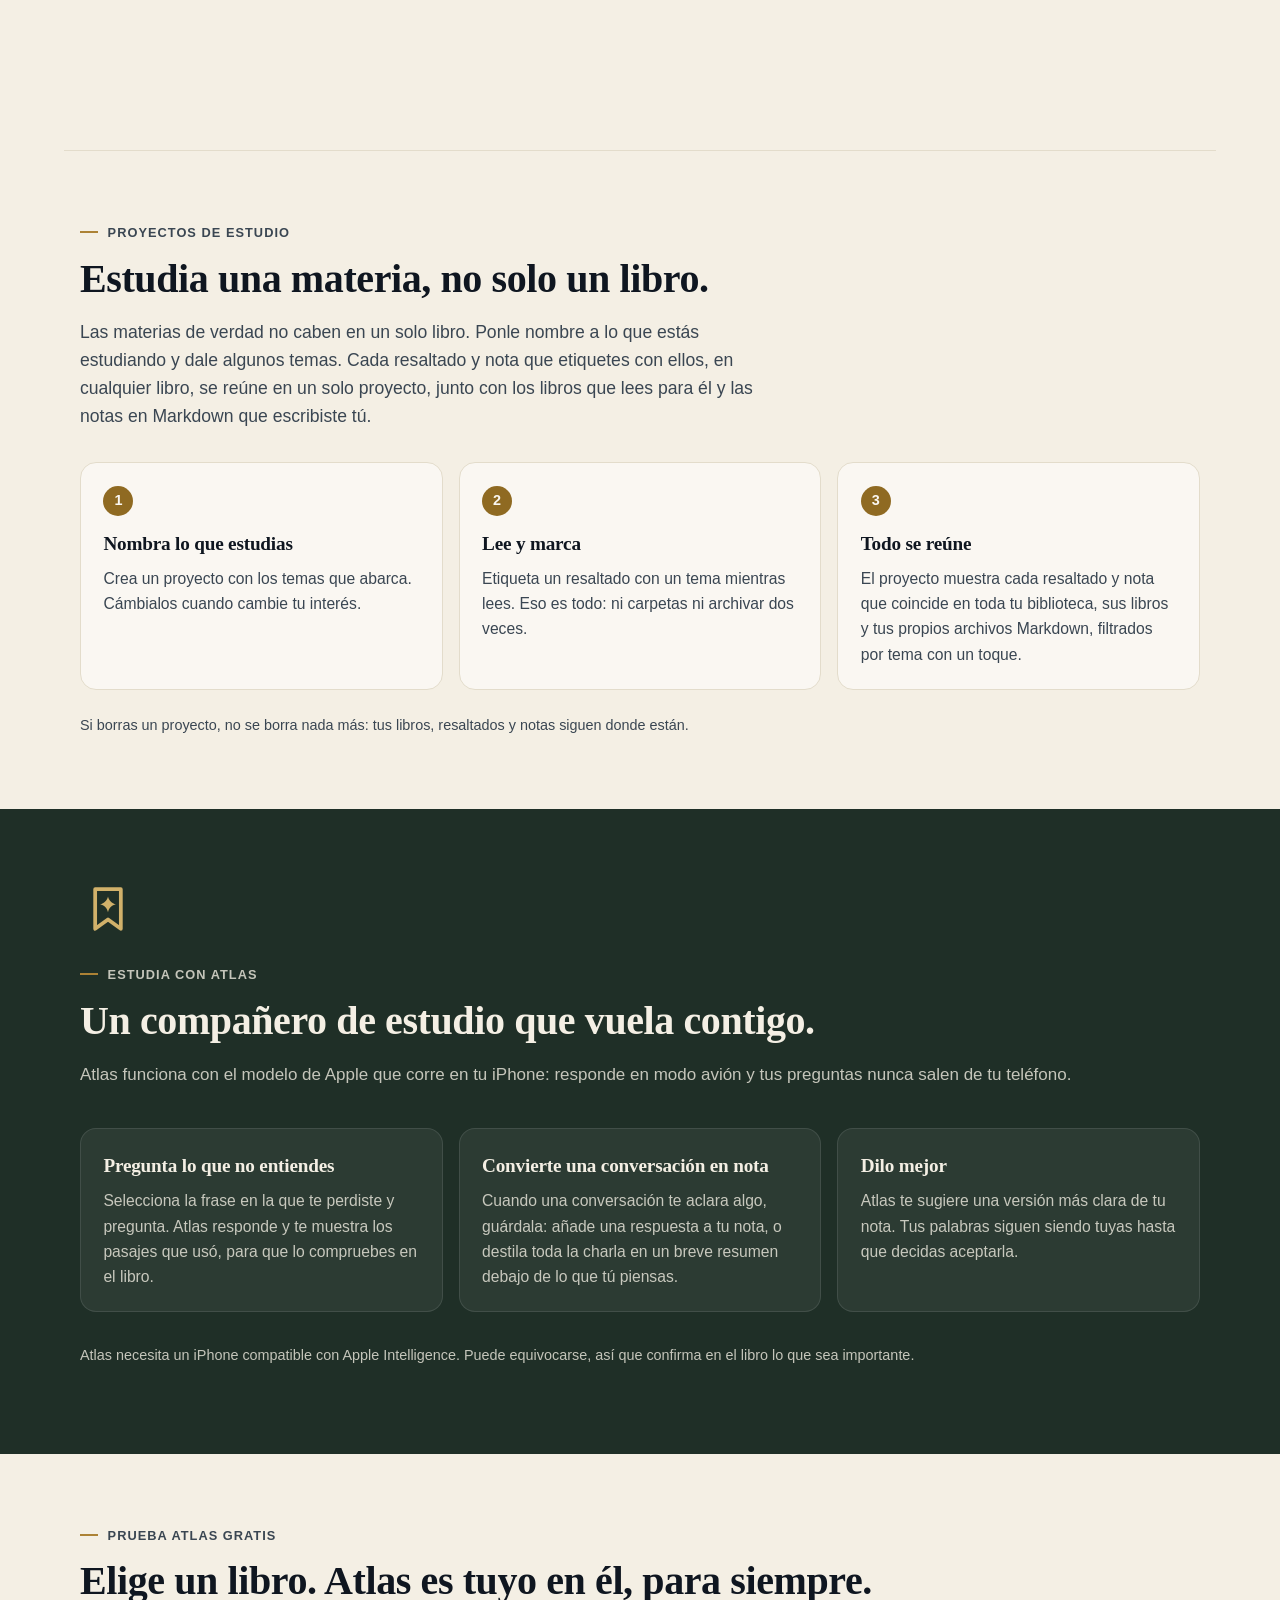
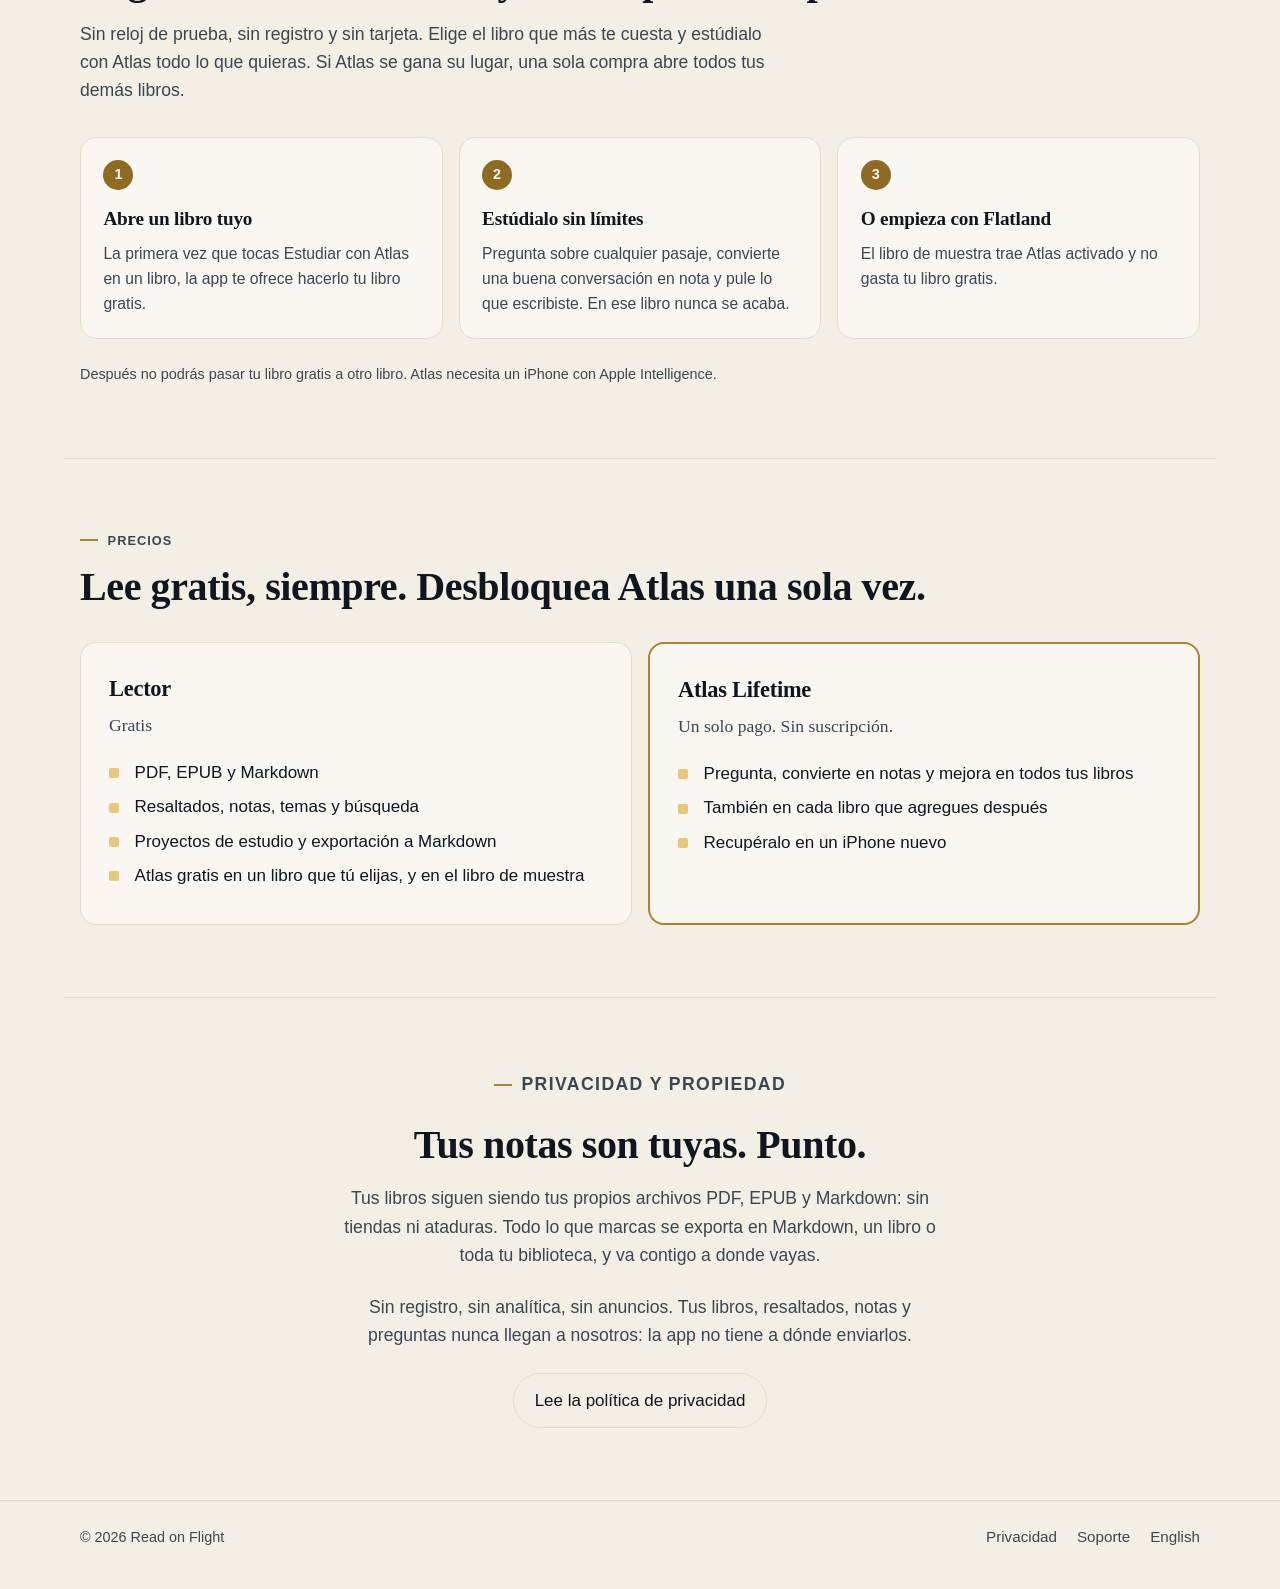
==== commit 2fce59e2: "The ownership line: your own PDF, EPUB and Markdown files, notes out as Markdown Co-Authored-By: Cla" ====
--- a/es/index.html
+++ b/es/index.html
@@ -169,8 +169,11 @@
   </section>
 
   <section class="section privacy-band">
-    <p class="eyebrow">Privacidad</p>
+    <p class="eyebrow">Privacidad y propiedad</p>
     <h2>Tus notas son tuyas. Punto.</h2>
+    <p>Tus libros siguen siendo tus propios archivos PDF, EPUB y Markdown: sin tiendas ni ataduras.
+    Todo lo que marcas se exporta en Markdown, un libro o toda tu biblioteca, y va contigo a donde
+    vayas.</p>
     <p>Sin registro, sin analítica, sin anuncios. Tus libros, resaltados, notas y preguntas nunca
     llegan a nosotros: la app no tiene a dónde enviarlos.</p>
     <a class="pill ghost" href="privacy.html">Lee la política de privacidad</a>
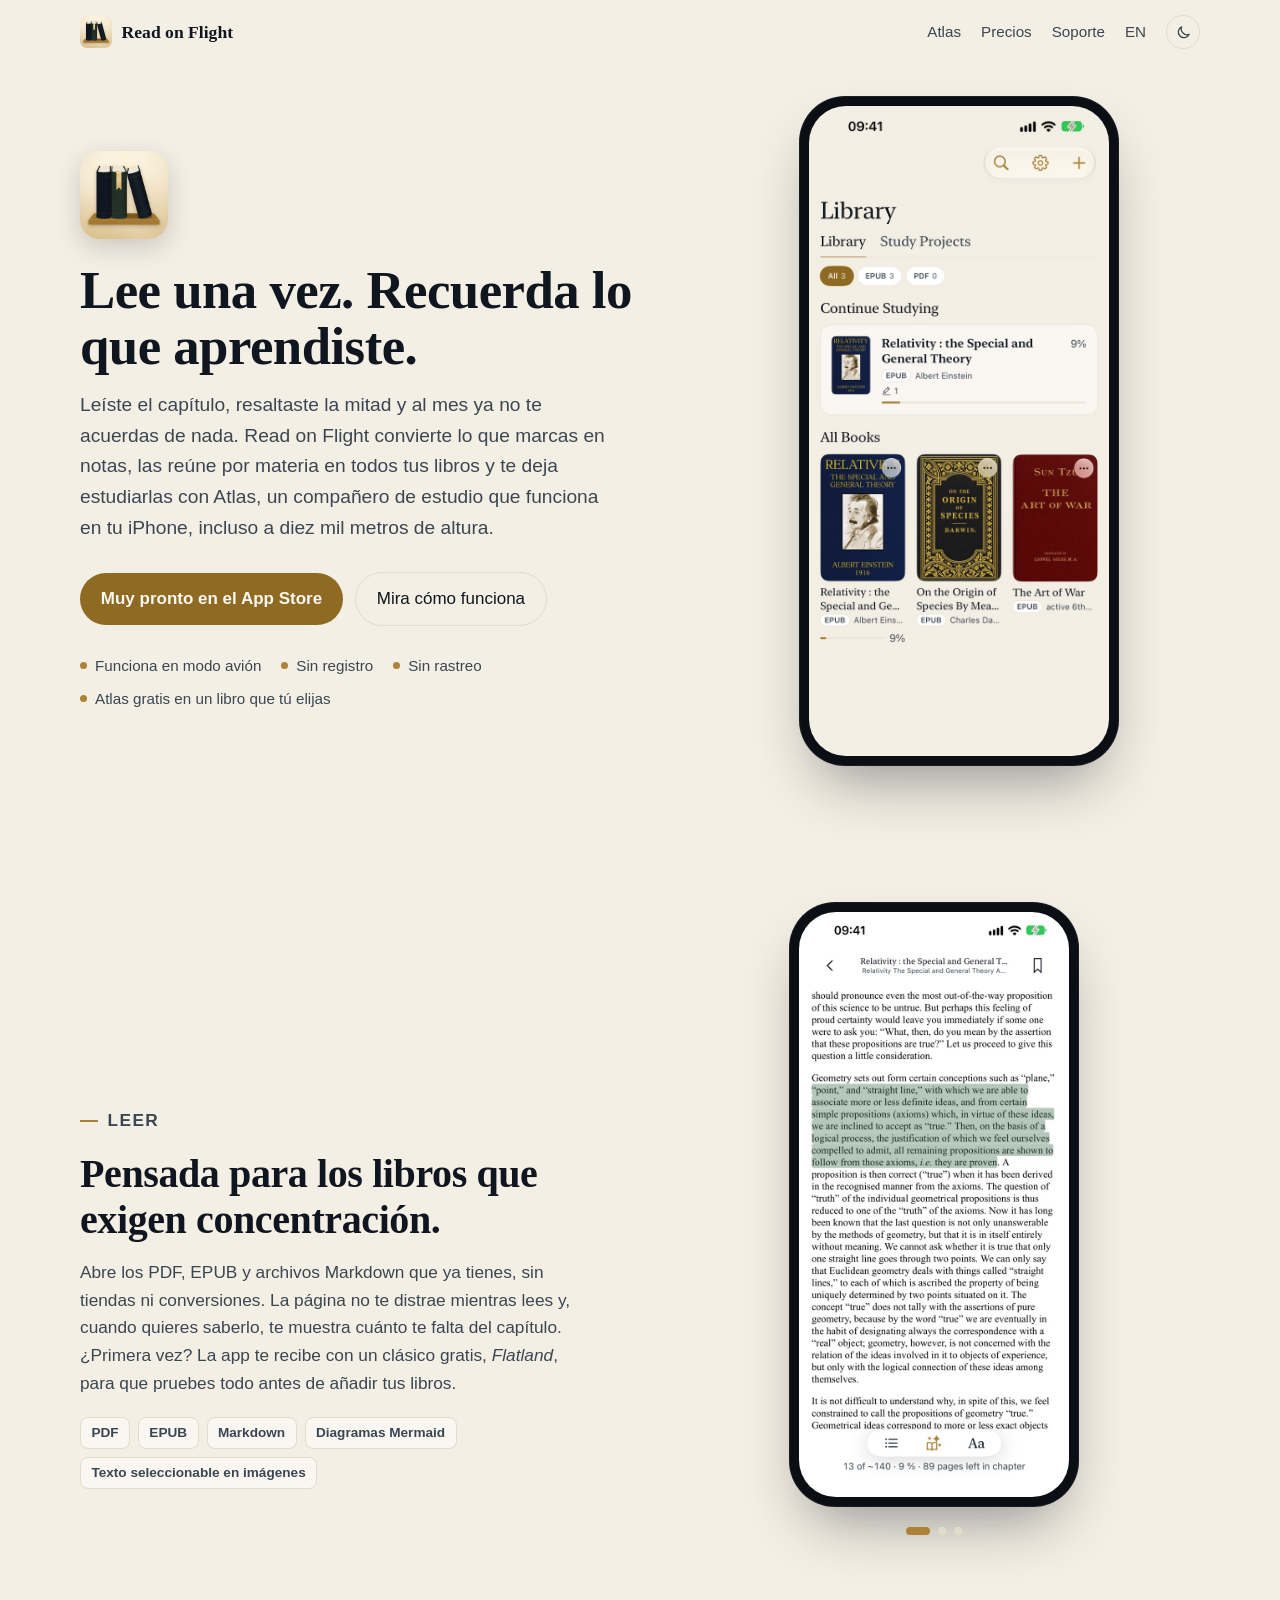
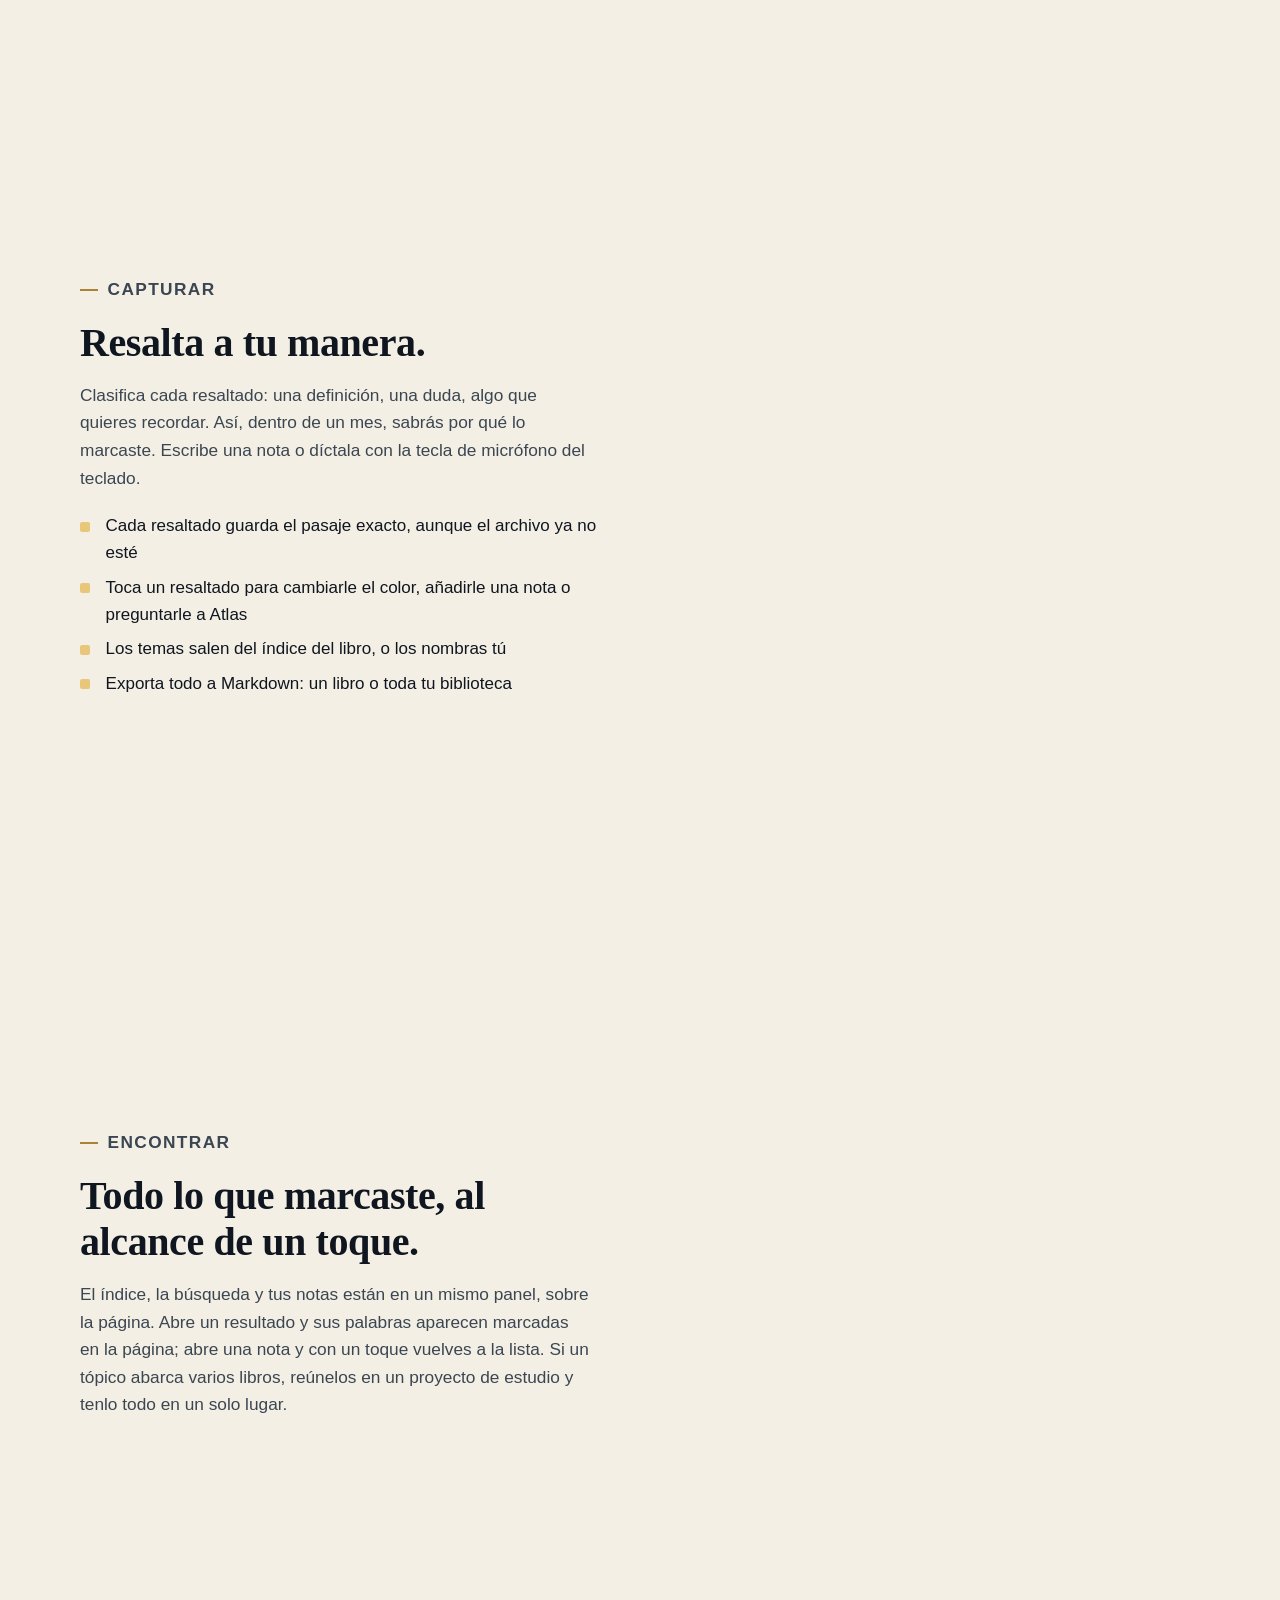
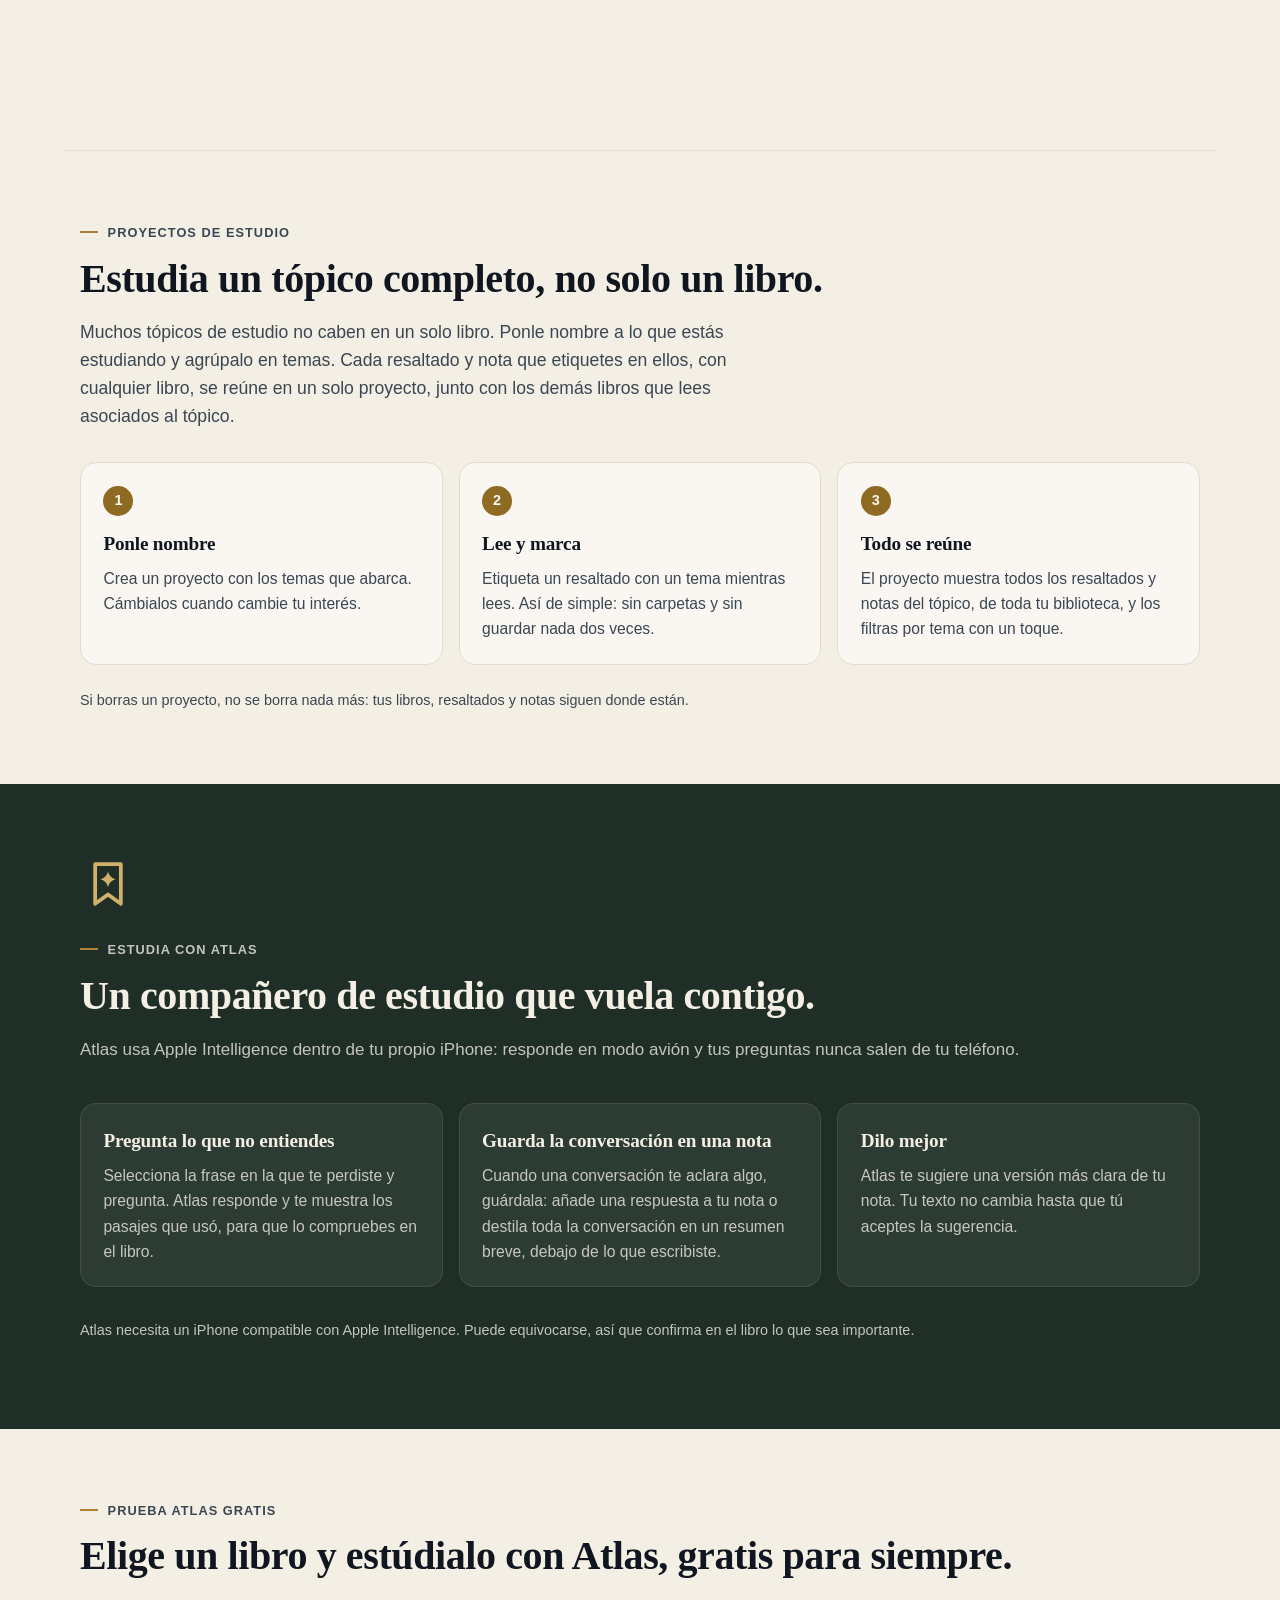
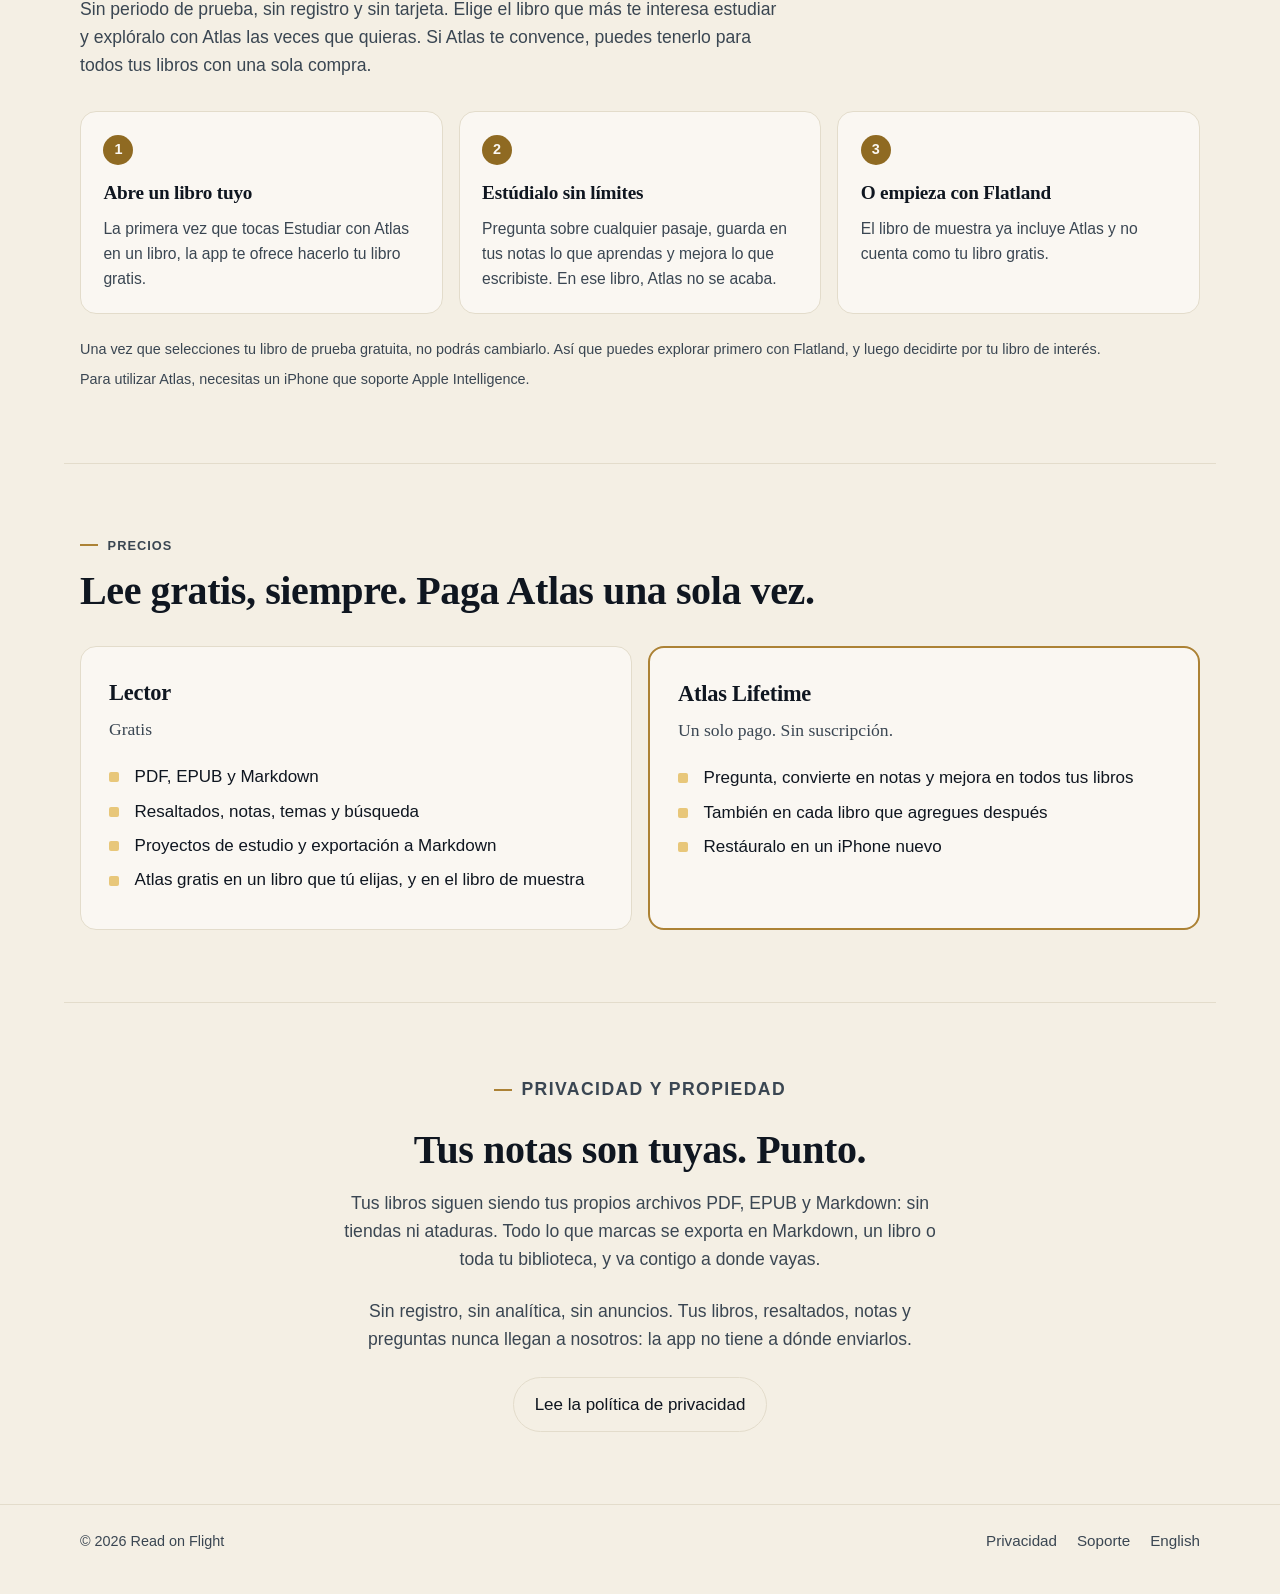
==== commit 9ee42ed4: "Spanish copy written for Spanish readers, not translated The maintainer's own Study Projects and Try" ====
--- a/es/index.html
+++ b/es/index.html
@@ -3,10 +3,10 @@
 <head>
 <meta charset="utf-8">
 <meta name="viewport" content="width=device-width, initial-scale=1">
-<title>Read on Flight — convierte tus libros técnicos en conocimiento que se queda</title>
-<meta name="description" content="La app de lectura offline para libros técnicos. Resalta lo importante, conviértelo en notas que de verdad vas a usar y estudia con Atlas, un compañero de estudio que funciona por completo en tu iPhone. Sin registro y sin rastreo.">
+<title>Read on Flight — convierte tus libros técnicos en conocimiento que perdura</title>
+<meta name="description" content="La app de lectura sin conexión para libros técnicos. Resalta lo importante, conviértelo en notas que de verdad vas a usar y estudia con Atlas, un compañero de estudio que funciona por completo en tu iPhone. Sin registro y sin rastreo.">
 <meta property="og:title" content="Read on Flight">
-<meta property="og:description" content="Convierte tus libros técnicos en conocimiento que se queda. La app de lectura offline para iPhone.">
+<meta property="og:description" content="Convierte tus libros técnicos en conocimiento que perdura. La app de lectura sin conexión para iPhone.">
 <meta property="og:image" content="https://sebas8824.github.io/readonflight-site/img/library.jpg">
 <meta name="theme-color" content="#f4efe4" media="(prefers-color-scheme: light)">
 <meta name="theme-color" content="#0f1620" media="(prefers-color-scheme: dark)">
@@ -27,7 +27,7 @@
   <section class="hero">
     <div>
       <img class="icon" src="../img/icon.png" alt="Ícono de Read on Flight">
-      <h1>Léelo una vez. Quédate con lo que aprendiste.</h1>
+      <h1>Lee una vez. Recuerda lo que aprendiste.</h1>
       <p class="lede">Leíste el capítulo, resaltaste la mitad y al mes ya no te acuerdas de nada.
       Read on Flight convierte lo que marcas en notas, las reúne por materia en todos tus libros y
       te deja estudiarlas con Atlas, un compañero de estudio que funciona en tu iPhone, incluso a
@@ -54,7 +54,7 @@
       <article class="step is-active">
         <div class="copy">
           <p class="eyebrow">Leer</p>
-          <h2>Hecha para los libros que exigen.</h2>
+          <h2>Pensada para los libros que exigen concentración.</h2>
           <p>Abre los PDF, EPUB y archivos Markdown que ya tienes, sin tiendas ni conversiones. La
           página no te distrae mientras lees y, cuando quieres saberlo, te muestra cuánto te falta
           del capítulo. ¿Primera vez? La app te recibe con un clásico gratis, <em>Flatland</em>, para que
@@ -65,10 +65,10 @@
       <article class="step">
         <div class="copy">
           <p class="eyebrow">Capturar</p>
-          <h2>Resalta como piensas.</h2>
-          <p>Guarda una definición, una duda o algo que quieres recordar en su propia categoría, para
-          que dentro de un mes sepas por qué lo marcaste. Escribe una nota o díctala con la tecla de
-          micrófono del teclado.</p>
+          <h2>Resalta a tu manera.</h2>
+          <p>Clasifica cada resaltado: una definición, una duda, algo que quieres recordar. Así, dentro
+          de un mes, sabrás por qué lo marcaste. Escribe una nota o díctala con la tecla de micrófono
+          del teclado.</p>
           <ul class="ticks">
             <li>Cada resaltado guarda el pasaje exacto, aunque el archivo ya no esté</li>
             <li>Toca un resaltado para cambiarle el color, añadirle una nota o preguntarle a Atlas</li>
@@ -80,10 +80,10 @@
       <article class="step">
         <div class="copy">
           <p class="eyebrow">Encontrar</p>
-          <h2>Todo lo que marcaste, a un toque.</h2>
-          <p>El índice, la búsqueda y tus notas viven en un mismo panel, sobre la página. Abre un
-          resultado y sus palabras quedan marcadas en la página; abre una nota y un toque te devuelve a
-          la lista. Cuando un tema abarca varios libros, reúnelos en un proyecto de estudio y tenlo
+          <h2>Todo lo que marcaste, al alcance de un toque.</h2>
+          <p>El índice, la búsqueda y tus notas están en un mismo panel, sobre la página. Abre un
+          resultado y sus palabras aparecen marcadas en la página; abre una nota y con un toque vuelves
+          a la lista. Si un tópico abarca varios libros, reúnelos en un proyecto de estudio y tenlo
           todo en un solo lugar.</p>
         </div>
       </article>
@@ -100,12 +100,12 @@
 
   <section class="section projects" id="proyectos">
     <p class="eyebrow">Proyectos de estudio</p>
-    <h2>Estudia una materia, no solo un libro.</h2>
-    <p class="lead">Las materias de verdad no caben en un solo libro. Ponle nombre a lo que estás estudiando y dale algunos temas. Cada resaltado y nota que etiquetes con ellos, en cualquier libro, se reúne en un solo proyecto, junto con los libros que lees para él y las notas en Markdown que escribiste tú.</p>
+    <h2>Estudia un tópico completo, no solo un libro.</h2>
+    <p class="lead">Muchos tópicos de estudio no caben en un solo libro. Ponle nombre a lo que estás estudiando y agrúpalo en temas. Cada resaltado y nota que etiquetes en ellos, con cualquier libro, se reúne en un solo proyecto, junto con los demás libros que lees asociados al tópico.</p>
     <ol class="project-steps">
-        <li><span class="n">1</span><h3>Nombra lo que estudias</h3><p>Crea un proyecto con los temas que abarca. Cámbialos cuando cambie tu interés.</p></li>
-        <li><span class="n">2</span><h3>Lee y marca</h3><p>Etiqueta un resaltado con un tema mientras lees. Eso es todo: ni carpetas ni archivar dos veces.</p></li>
-        <li><span class="n">3</span><h3>Todo se reúne</h3><p>El proyecto muestra cada resaltado y nota que coincide en toda tu biblioteca, sus libros y tus propios archivos Markdown, filtrados por tema con un toque.</p></li>
+        <li><span class="n">1</span><h3>Ponle nombre</h3><p>Crea un proyecto con los temas que abarca. Cámbialos cuando cambie tu interés.</p></li>
+        <li><span class="n">2</span><h3>Lee y marca</h3><p>Etiqueta un resaltado con un tema mientras lees. Así de simple: sin carpetas y sin guardar nada dos veces.</p></li>
+        <li><span class="n">3</span><h3>Todo se reúne</h3><p>El proyecto muestra todos los resaltados y notas del tópico, de toda tu biblioteca, y los filtras por tema con un toque.</p></li>
     </ol>
     <p class="fine">Si borras un proyecto, no se borra nada más: tus libros, resaltados y notas siguen donde están.</p>
   </section>
@@ -118,12 +118,12 @@
       </svg>
       <p class="eyebrow">Estudia con Atlas</p>
       <h2>Un compañero de estudio que vuela contigo.</h2>
-      <p>Atlas funciona con el modelo de Apple que corre en tu iPhone: responde en modo avión y
-      tus preguntas nunca salen de tu teléfono.</p>
+      <p>Atlas usa Apple Intelligence dentro de tu propio iPhone: responde en modo avión y tus
+      preguntas nunca salen de tu teléfono.</p>
       <div class="cards">
         <div class="card"><h3>Pregunta lo que no entiendes</h3><p>Selecciona la frase en la que te perdiste y pregunta. Atlas responde y te muestra los pasajes que usó, para que lo compruebes en el libro.</p></div>
-        <div class="card"><h3>Convierte una conversación en nota</h3><p>Cuando una conversación te aclara algo, guárdala: añade una respuesta a tu nota, o destila toda la charla en un breve resumen debajo de lo que tú piensas.</p></div>
-        <div class="card"><h3>Dilo mejor</h3><p>Atlas te sugiere una versión más clara de tu nota. Tus palabras siguen siendo tuyas hasta que decidas aceptarla.</p></div>
+        <div class="card"><h3>Guarda la conversación en una nota</h3><p>Cuando una conversación te aclara algo, guárdala: añade una respuesta a tu nota o destila toda la conversación en un resumen breve, debajo de lo que escribiste.</p></div>
+        <div class="card"><h3>Dilo mejor</h3><p>Atlas te sugiere una versión más clara de tu nota. Tu texto no cambia hasta que tú aceptes la sugerencia.</p></div>
       </div>
       <p class="fine">Atlas necesita un iPhone compatible con Apple Intelligence. Puede equivocarse,
       así que confirma en el libro lo que sea importante.</p>
@@ -132,19 +132,20 @@
 
   <section class="section try" id="prueba">
     <p class="eyebrow">Prueba Atlas gratis</p>
-    <h2>Elige un libro. Atlas es tuyo en él, para siempre.</h2>
-    <p class="lead">Sin reloj de prueba, sin registro y sin tarjeta. Elige el libro que más te cuesta y estúdialo con Atlas todo lo que quieras. Si Atlas se gana su lugar, una sola compra abre todos tus demás libros.</p>
+    <h2>Elige un libro y estúdialo con Atlas, gratis para siempre.</h2>
+    <p class="lead">Sin periodo de prueba, sin registro y sin tarjeta. Elige el libro que más te interesa estudiar y explóralo con Atlas las veces que quieras. Si Atlas te convence, puedes tenerlo para todos tus libros con una sola compra.</p>
     <ol class="project-steps">
         <li><span class="n">1</span><h3>Abre un libro tuyo</h3><p>La primera vez que tocas Estudiar con Atlas en un libro, la app te ofrece hacerlo tu libro gratis.</p></li>
-        <li><span class="n">2</span><h3>Estúdialo sin límites</h3><p>Pregunta sobre cualquier pasaje, convierte una buena conversación en nota y pule lo que escribiste. En ese libro nunca se acaba.</p></li>
-        <li><span class="n">3</span><h3>O empieza con Flatland</h3><p>El libro de muestra trae Atlas activado y no gasta tu libro gratis.</p></li>
+        <li><span class="n">2</span><h3>Estúdialo sin límites</h3><p>Pregunta sobre cualquier pasaje, guarda en tus notas lo que aprendas y mejora lo que escribiste. En ese libro, Atlas no se acaba.</p></li>
+        <li><span class="n">3</span><h3>O empieza con Flatland</h3><p>El libro de muestra ya incluye Atlas y no cuenta como tu libro gratis.</p></li>
     </ol>
-    <p class="fine">Después no podrás pasar tu libro gratis a otro libro. Atlas necesita un iPhone con Apple Intelligence.</p>
+    <p class="fine">Una vez que selecciones tu libro de prueba gratuita, no podrás cambiarlo. Así que puedes explorar primero con Flatland, y luego decidirte por tu libro de interés.</p>
+    <p class="fine">Para utilizar Atlas, necesitas un iPhone que soporte Apple Intelligence.</p>
   </section>
 
   <section class="section" id="precios">
     <p class="eyebrow">Precios</p>
-    <h2>Lee gratis, siempre. Desbloquea Atlas una sola vez.</h2>
+    <h2>Lee gratis, siempre. Paga Atlas una sola vez.</h2>
     <div class="pricing">
       <div class="plan">
         <h3>Lector</h3>
@@ -162,7 +163,7 @@
         <ul class="ticks">
           <li>Pregunta, convierte en notas y mejora en todos tus libros</li>
           <li>También en cada libro que agregues después</li>
-          <li>Recupéralo en un iPhone nuevo</li>
+          <li>Restáuralo en un iPhone nuevo</li>
         </ul>
       </div>
     </div>
--- a/style.css
+++ b/style.css
@@ -163,6 +163,7 @@
 .project-steps h3 { margin: 0 0 0.4rem; font-size: 1.2rem; }
 .project-steps p { margin: 0; color: var(--ink-2); font-size: 0.98rem; }
 .projects .fine, .try .fine { color: var(--ink-2); font-size: 0.9rem; margin: 1.5rem 0 0; }
+.try .fine + .fine { margin-top: 0.4rem; }
 
 /* Atlas lives on the shelf green, like the app's own chrome. */
 .atlas { background: var(--shelf); color: var(--on-shelf); }
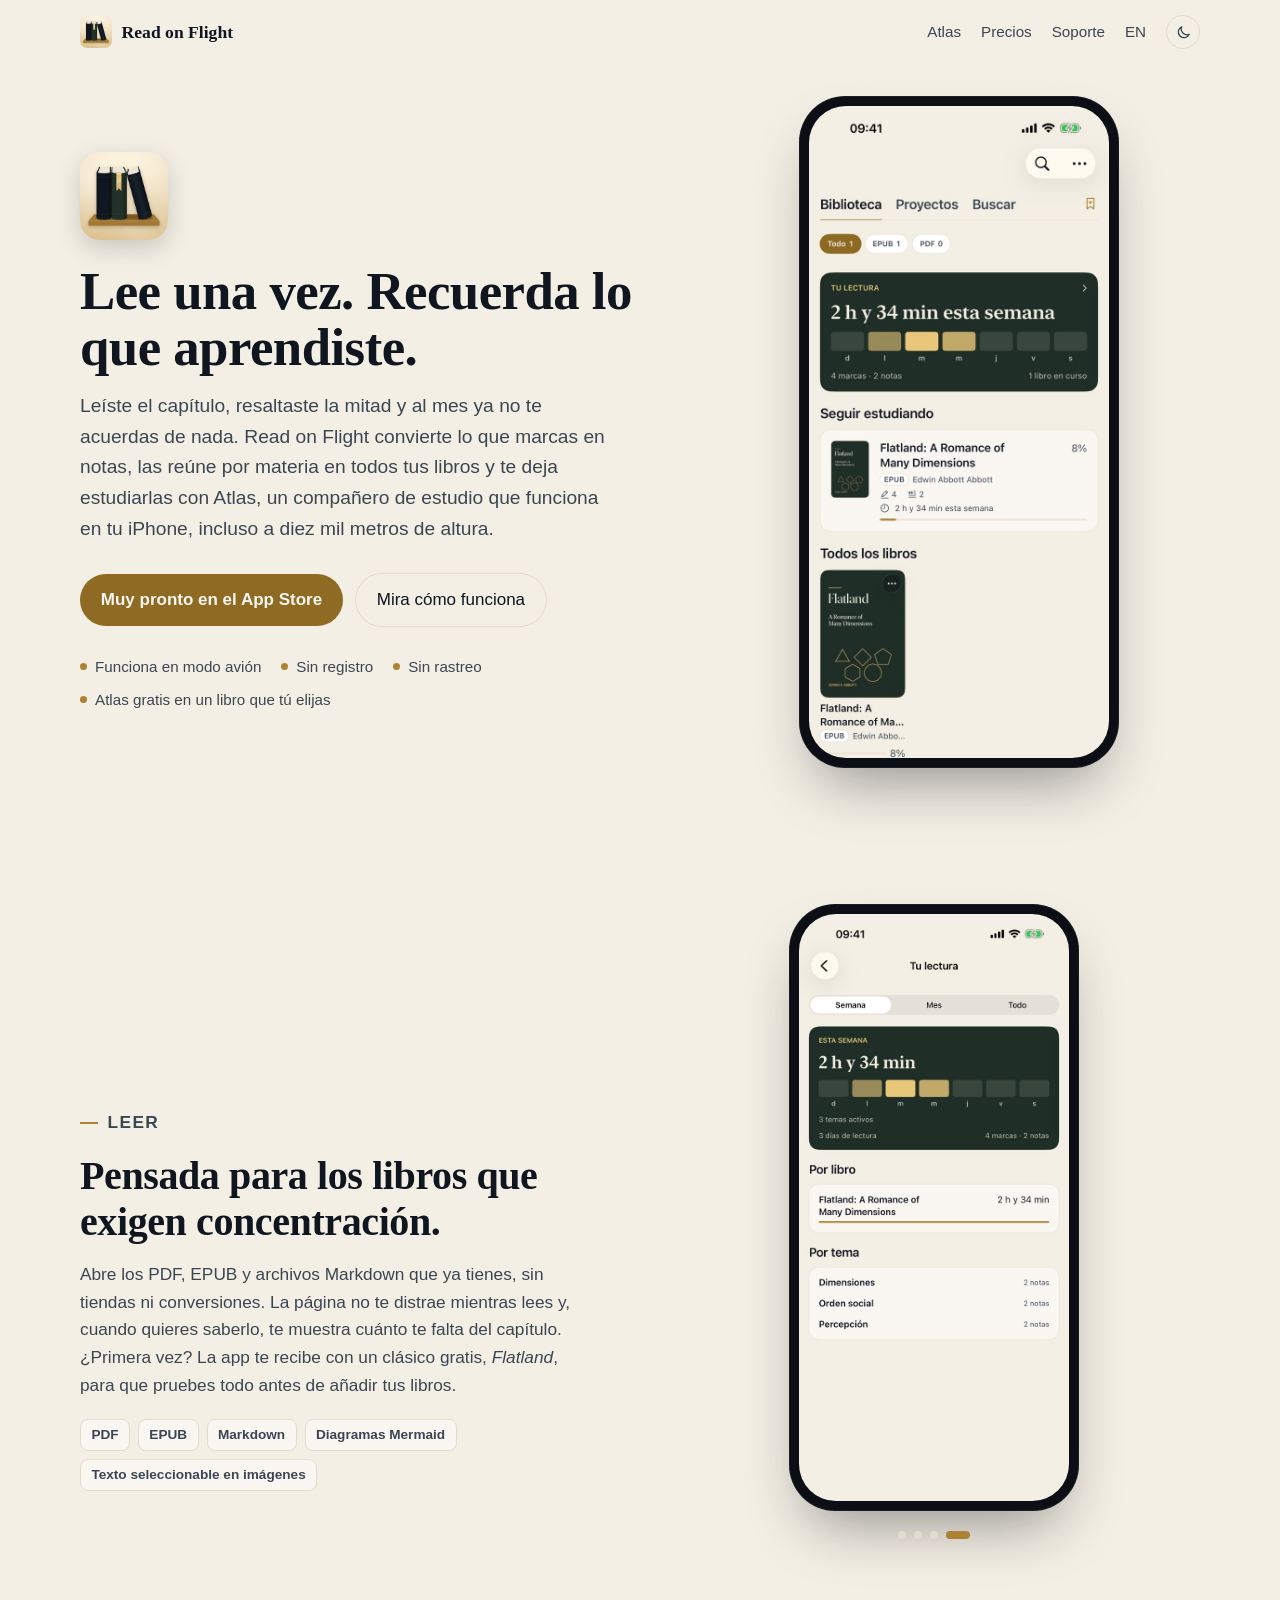
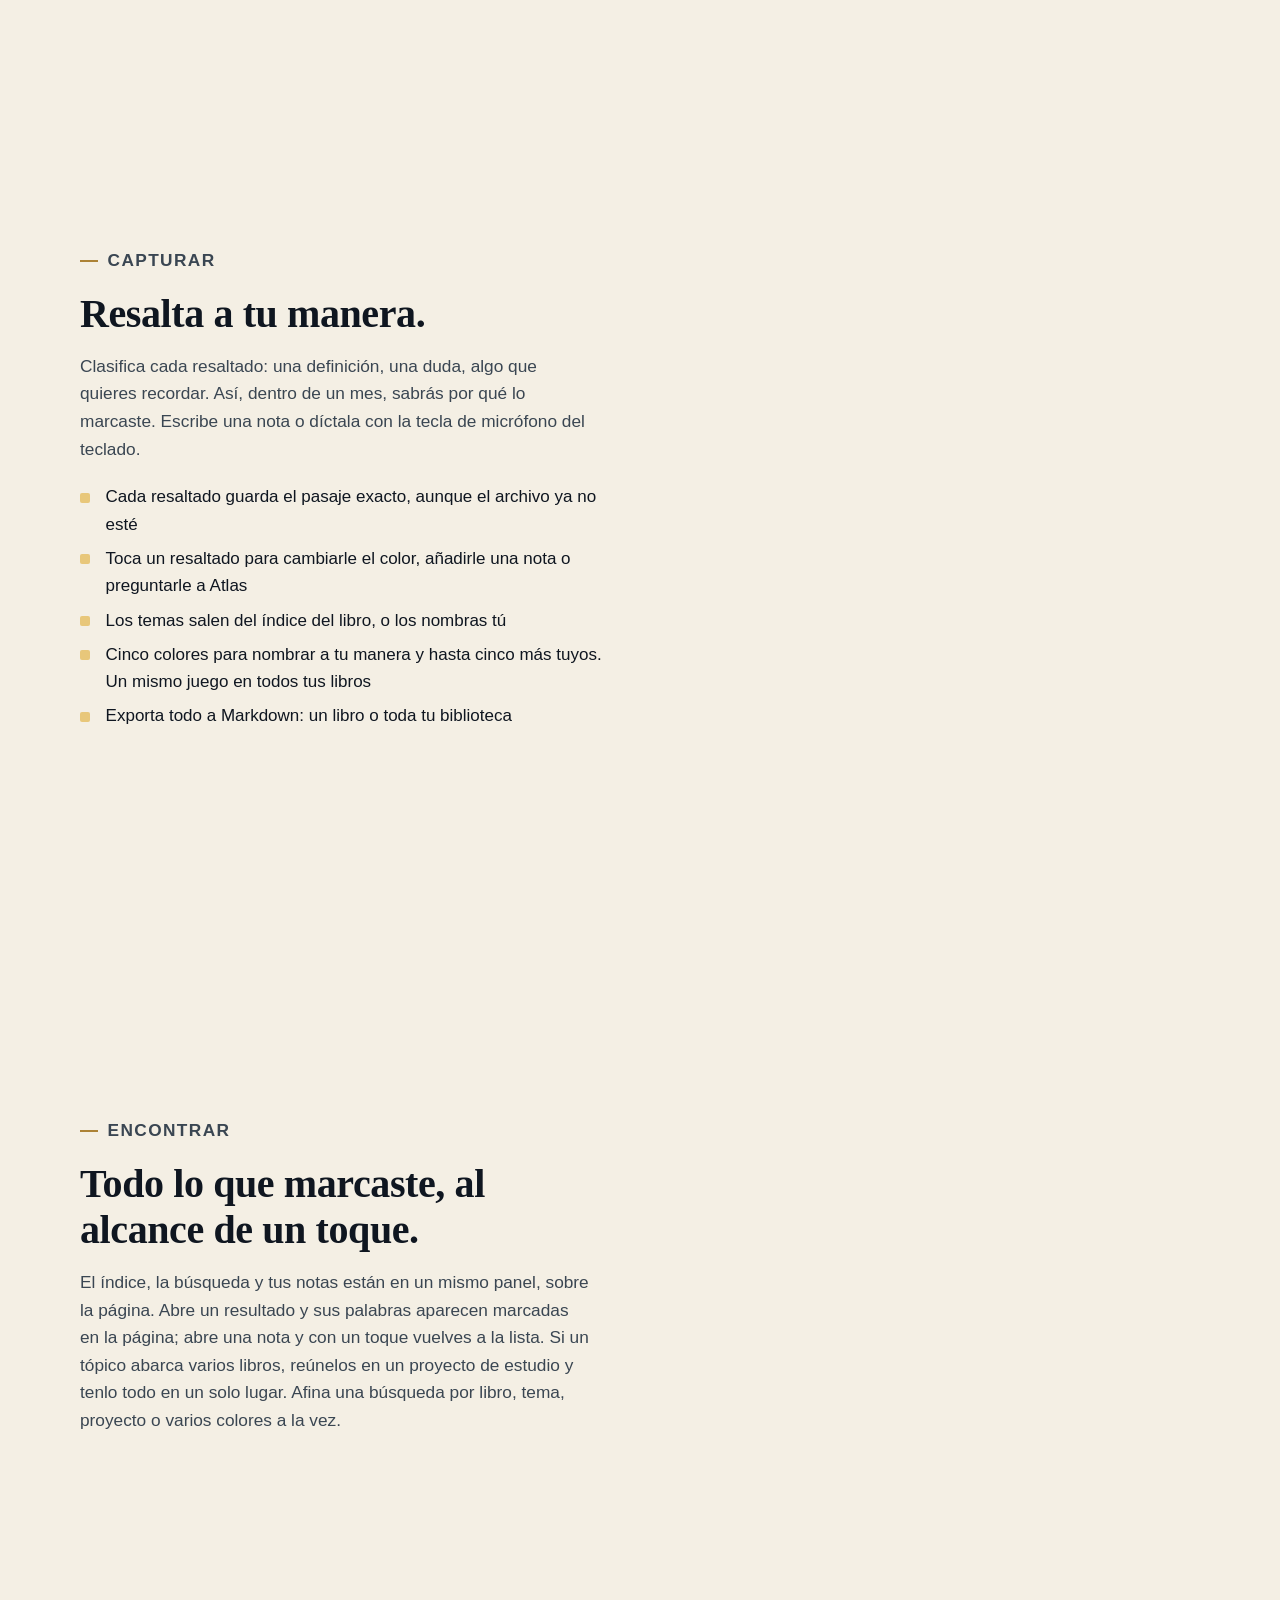
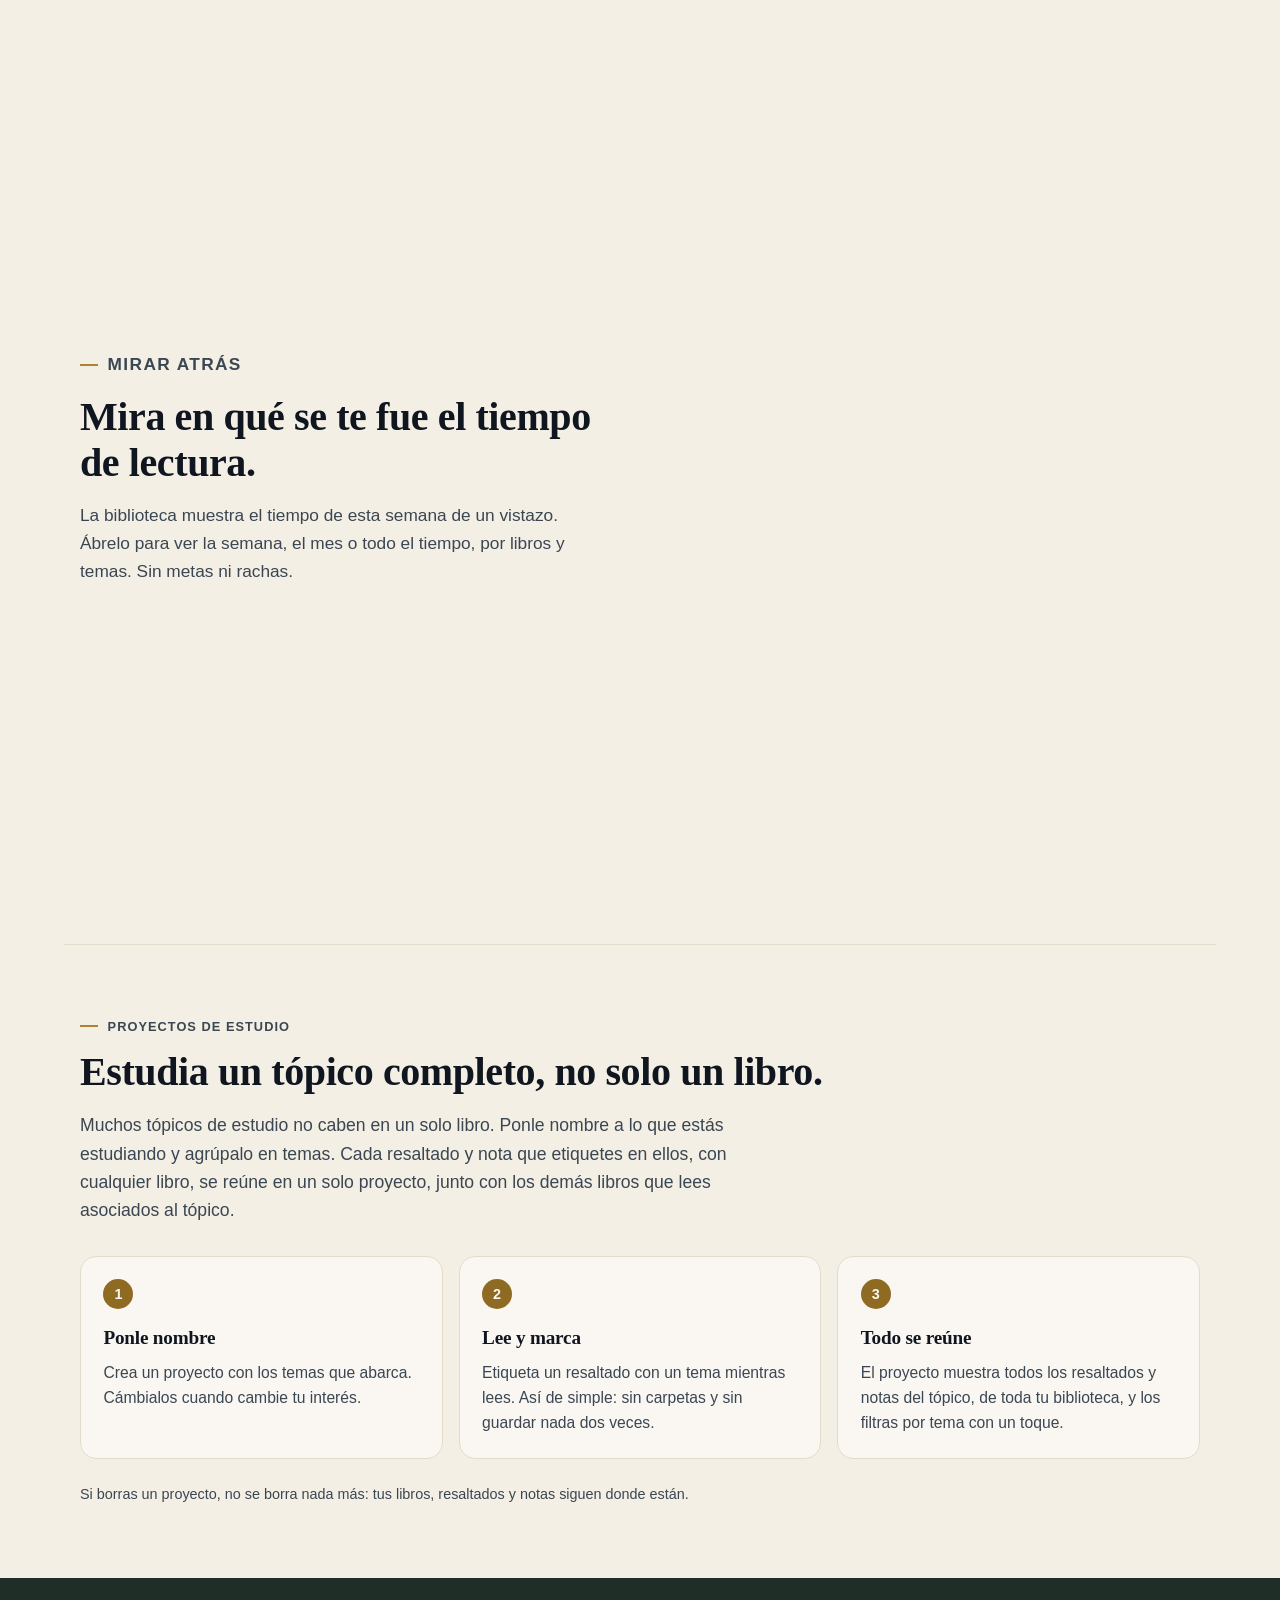
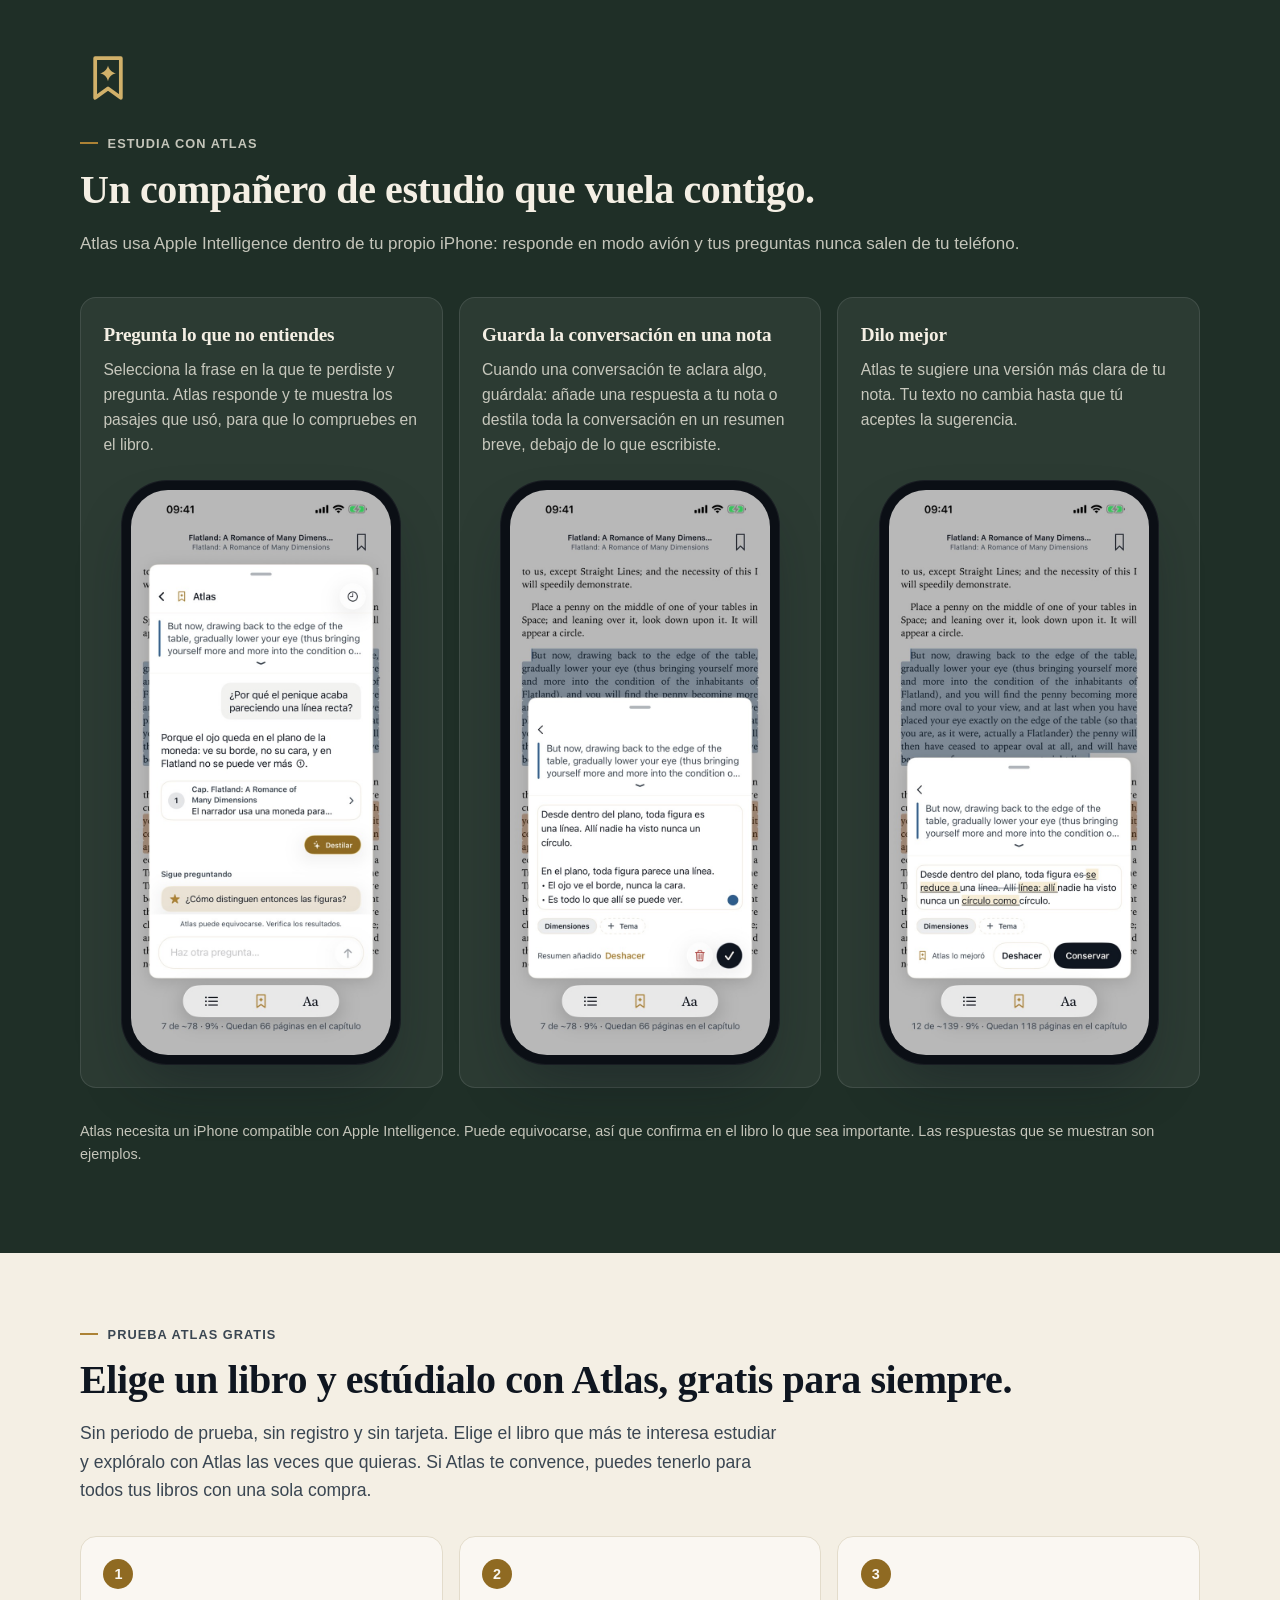
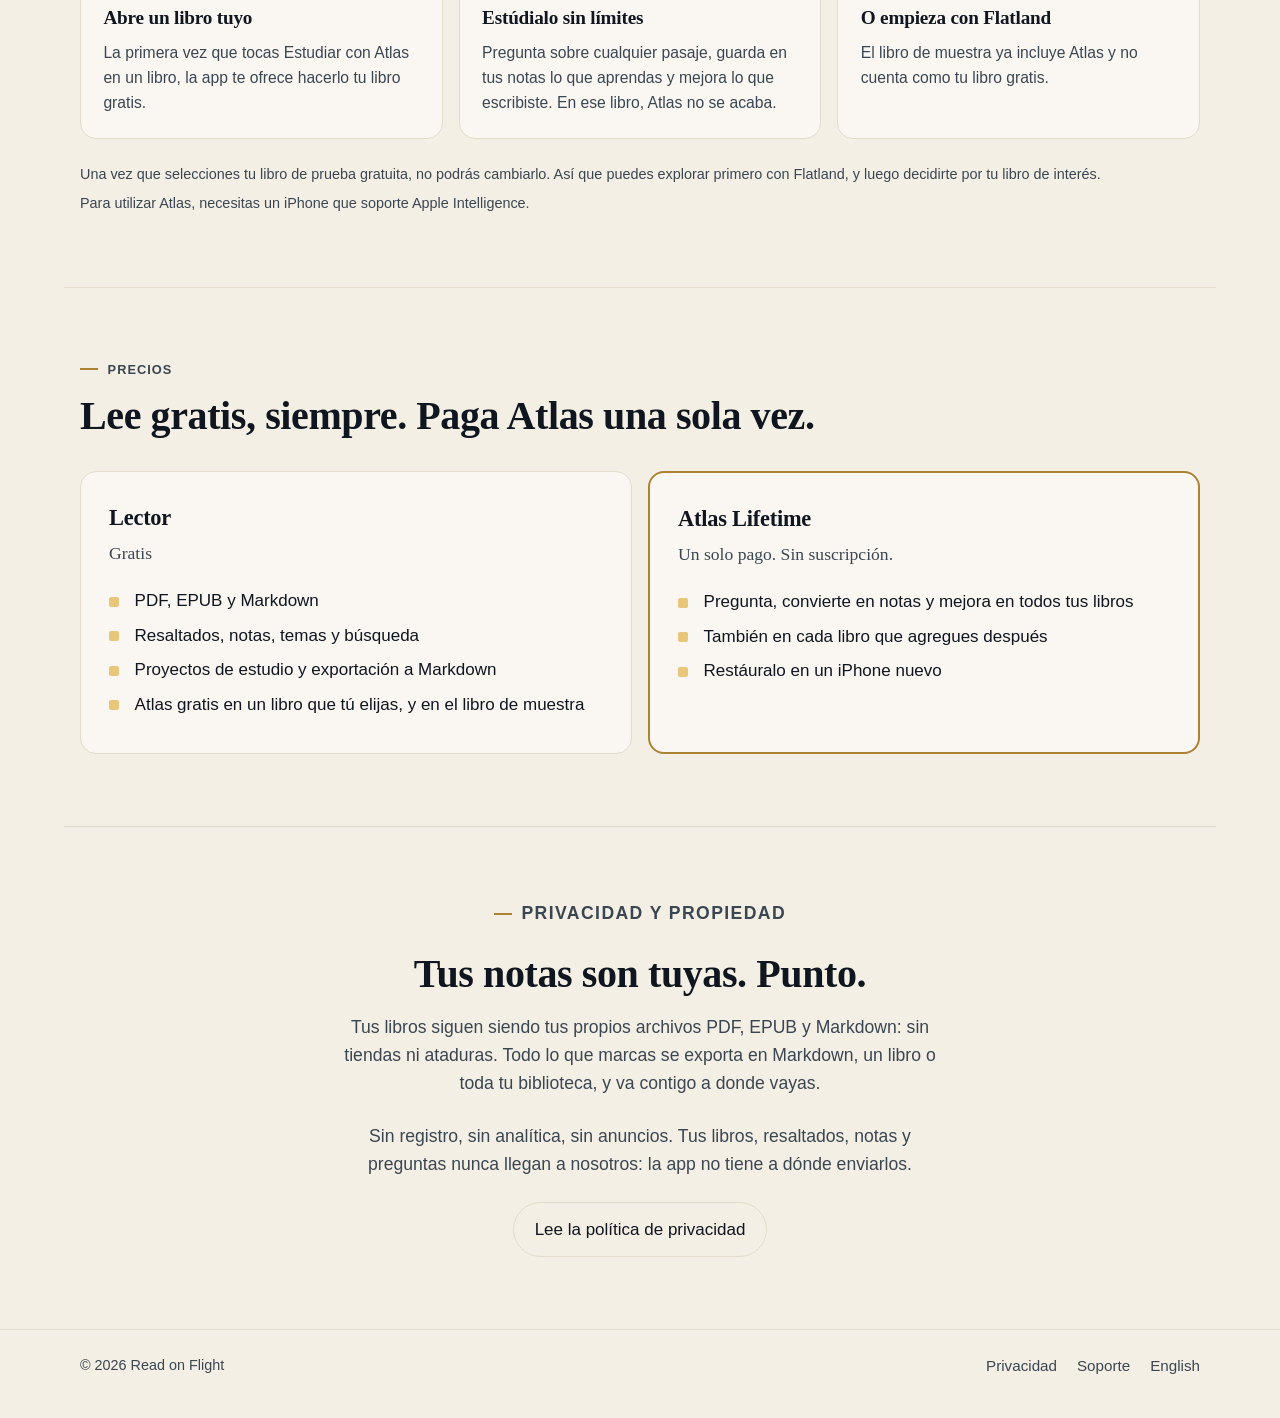
==== commit eedcb9bb: "New screenshots in both themes and both languages, and Atlas in action Every shot now comes from the" ====
--- a/es/index.html
+++ b/es/index.html
@@ -44,8 +44,8 @@
       </ul>
     </div>
     <div class="phone">
-      <img class="for-light" src="../img/library.jpg" width="646" height="1400" alt="La biblioteca: una tarjeta de Seguir estudiando con Relatividad de Einstein sobre un estante de tres portadas.">
-      <img class="for-dark" src="../img/library-dark.jpg" width="646" height="1400" alt="La biblioteca: una tarjeta de Seguir estudiando con Relatividad de Einstein sobre un estante de tres portadas.">
+      <img class="for-light" src="../img/es/library.jpg" width="646" height="1404" alt="La biblioteca: una tarjeta con el tiempo de lectura de esta semana sobre la tarjeta Seguir estudiando de Flatland.">
+      <img class="for-dark" src="../img/es/library-dark.jpg" width="646" height="1404" alt="La biblioteca: una tarjeta con el tiempo de lectura de esta semana sobre la tarjeta Seguir estudiando de Flatland.">
     </div>
   </section>
 
@@ -73,6 +73,7 @@
             <li>Cada resaltado guarda el pasaje exacto, aunque el archivo ya no esté</li>
             <li>Toca un resaltado para cambiarle el color, añadirle una nota o preguntarle a Atlas</li>
             <li>Los temas salen del índice del libro, o los nombras tú</li>
+            <li>Cinco colores para nombrar a tu manera y hasta cinco más tuyos. Un mismo juego en todos tus libros</li>
             <li>Exporta todo a Markdown: un libro o toda tu biblioteca</li>
           </ul>
         </div>
@@ -84,17 +85,26 @@
           <p>El índice, la búsqueda y tus notas están en un mismo panel, sobre la página. Abre un
           resultado y sus palabras aparecen marcadas en la página; abre una nota y con un toque vuelves
           a la lista. Si un tópico abarca varios libros, reúnelos en un proyecto de estudio y tenlo
-          todo en un solo lugar.</p>
+          todo en un solo lugar. Afina una búsqueda por libro, tema, proyecto o varios colores a la vez.</p>
+        </div>
+      </article>
+      <article class="step">
+        <div class="copy">
+          <p class="eyebrow">Mirar atrás</p>
+          <h2>Mira en qué se te fue el tiempo de lectura.</h2>
+          <p>La biblioteca muestra el tiempo de esta semana de un vistazo. Ábrelo para ver la semana, el
+          mes o todo el tiempo, por libros y temas. Sin metas ni rachas.</p>
         </div>
       </article>
     </div>
     <div class="tour-stage">
       <div class="phone"><div class="shots">
-        <img class="shot is-on" src="../img/reader.jpg" width="646" height="1400" alt="Una página de Relatividad con un pasaje resaltado en verde y el panel de lectura abajo.">
-        <img class="shot" loading="lazy" src="../img/select.jpg" width="646" height="1400" alt="Un pasaje seleccionado con el menú: Resaltar, Nota, Preguntar a Atlas, Copiar.">
-        <img class="shot" loading="lazy" src="../img/contents.jpg" width="646" height="1400" alt="El panel con las pestañas Índice, Buscar y Notas sobre el libro.">
+        <div class="shot is-on"><img class="for-light" src="../img/es/page.jpg" width="646" height="1404" alt="Una página de Flatland con dos pasajes resaltados en azul y naranja, y el panel de lectura abajo."><img class="for-dark" loading="lazy" src="../img/es/page-dark.jpg" width="646" height="1404" alt="Una página de Flatland con dos pasajes resaltados en azul y naranja, y el panel de lectura abajo."></div>
+        <div class="shot"><img class="for-light" loading="lazy" src="../img/es/note.jpg" width="646" height="1404" alt="Un pasaje resaltado abierto con su nota, su tema y su color."><img class="for-dark" loading="lazy" src="../img/es/note-dark.jpg" width="646" height="1404" alt="Un pasaje resaltado abierto con su nota, su tema y su color."></div>
+        <div class="shot"><img class="for-light" loading="lazy" src="../img/es/filters.jpg" width="646" height="1404" alt="Los filtros de Buscar con dos colores elegidos, cada uno como etiqueta sobre los resultados."><img class="for-dark" loading="lazy" src="../img/es/filters-dark.jpg" width="646" height="1404" alt="Los filtros de Buscar con dos colores elegidos, cada uno como etiqueta sobre los resultados."></div>
+        <div class="shot"><img class="for-light" loading="lazy" src="../img/es/record.jpg" width="646" height="1404" alt="Tu lectura: dos horas y media esta semana, por libro y por tema."><img class="for-dark" loading="lazy" src="../img/es/record-dark.jpg" width="646" height="1404" alt="Tu lectura: dos horas y media esta semana, por libro y por tema."></div>
       </div></div>
-      <div class="tour-dots" aria-hidden="true"><span class="is-on"></span><span></span><span></span></div>
+      <div class="tour-dots" aria-hidden="true"><span class="is-on"></span><span></span><span></span><span></span></div>
     </div>
   </section>
 
@@ -121,12 +131,12 @@
       <p>Atlas usa Apple Intelligence dentro de tu propio iPhone: responde en modo avión y tus
       preguntas nunca salen de tu teléfono.</p>
       <div class="cards">
-        <div class="card"><h3>Pregunta lo que no entiendes</h3><p>Selecciona la frase en la que te perdiste y pregunta. Atlas responde y te muestra los pasajes que usó, para que lo compruebes en el libro.</p></div>
-        <div class="card"><h3>Guarda la conversación en una nota</h3><p>Cuando una conversación te aclara algo, guárdala: añade una respuesta a tu nota o destila toda la conversación en un resumen breve, debajo de lo que escribiste.</p></div>
-        <div class="card"><h3>Dilo mejor</h3><p>Atlas te sugiere una versión más clara de tu nota. Tu texto no cambia hasta que tú aceptes la sugerencia.</p></div>
+        <div class="card"><h3>Pregunta lo que no entiendes</h3><p>Selecciona la frase en la que te perdiste y pregunta. Atlas responde y te muestra los pasajes que usó, para que lo compruebes en el libro.</p><div class="phone small"><img class="for-light" loading="lazy" src="../img/es/atlas-ask.jpg" width="646" height="1404" alt="Atlas responde una pregunta sobre un pasaje, con su fuente y una siguiente pregunta sugerida."><img class="for-dark" loading="lazy" src="../img/es/atlas-ask-dark.jpg" width="646" height="1404" alt="Atlas responde una pregunta sobre un pasaje, con su fuente y una siguiente pregunta sugerida."></div></div>
+        <div class="card"><h3>Guarda la conversación en una nota</h3><p>Cuando una conversación te aclara algo, guárdala: añade una respuesta a tu nota o destila toda la conversación en un resumen breve, debajo de lo que escribiste.</p><div class="phone small"><img class="for-light" loading="lazy" src="../img/es/atlas-distill.jpg" width="646" height="1404" alt="Una nota con un resumen breve de Atlas bajo las palabras del lector, y Deshacer al lado."><img class="for-dark" loading="lazy" src="../img/es/atlas-distill-dark.jpg" width="646" height="1404" alt="Una nota con un resumen breve de Atlas bajo las palabras del lector, y Deshacer al lado."></div></div>
+        <div class="card"><h3>Dilo mejor</h3><p>Atlas te sugiere una versión más clara de tu nota. Tu texto no cambia hasta que tú aceptes la sugerencia.</p><div class="phone small"><img class="for-light" loading="lazy" src="../img/es/atlas-improve.jpg" width="646" height="1404" alt="Una versión más clara de una nota con los cambios marcados, y los botones Deshacer y Conservar."><img class="for-dark" loading="lazy" src="../img/es/atlas-improve-dark.jpg" width="646" height="1404" alt="Una versión más clara de una nota con los cambios marcados, y los botones Deshacer y Conservar."></div></div>
       </div>
       <p class="fine">Atlas necesita un iPhone compatible con Apple Intelligence. Puede equivocarse,
-      así que confirma en el libro lo que sea importante.</p>
+      así que confirma en el libro lo que sea importante. Las respuestas que se muestran son ejemplos.</p>
     </section>
   </div>
 
@@ -188,7 +198,7 @@
   </div>
 </footer>
 
-<script src="tour.js" defer></script>
+<script src="../tour.js" defer></script>
 <script src="../theme.js" defer></script>
 </body>
 </html>
--- a/style.css
+++ b/style.css
@@ -145,7 +145,7 @@
 .js .step.is-active .copy { opacity: 1; transform: none; }
 .tour-stage { position: sticky; top: max(4.5rem, calc(50vh - 340px)); align-self: start; }
 .tour-stage .phone { max-width: 290px; }
-.shots { position: relative; aspect-ratio: 646 / 1400; }
+.shots { position: relative; aspect-ratio: 646 / 1404; }
 .shot { position: absolute; inset: 0; height: 100%; opacity: 0; transform: scale(0.97); transition: opacity 0.55s ease, transform 0.7s ease; }
 .shot.is-on { opacity: 1; transform: none; }
 .tour-dots { display: flex; justify-content: center; gap: 0.5rem; margin-top: 1.25rem; }
@@ -175,6 +175,9 @@
 .card { background: rgb(255 255 255 / 0.06); border: 1px solid rgb(255 255 255 / 0.1); border-radius: 16px; padding: 1.4rem; }
 .card h3 { margin: 0 0 0.4rem; font-size: 1.2rem; color: var(--on-shelf); }
 .card p { margin: 0; font-size: 0.98rem; }
+.card { display: flex; flex-direction: column; }
+.card .phone { margin: auto auto 0; width: 100%; }
+.card p { margin-bottom: 1.4rem; }
 .atlas .fine { font-size: 0.9rem; margin-top: 2rem; }
 
 .pricing { display: grid; grid-template-columns: 1fr 1fr; gap: 1rem; margin-top: 2rem; }
